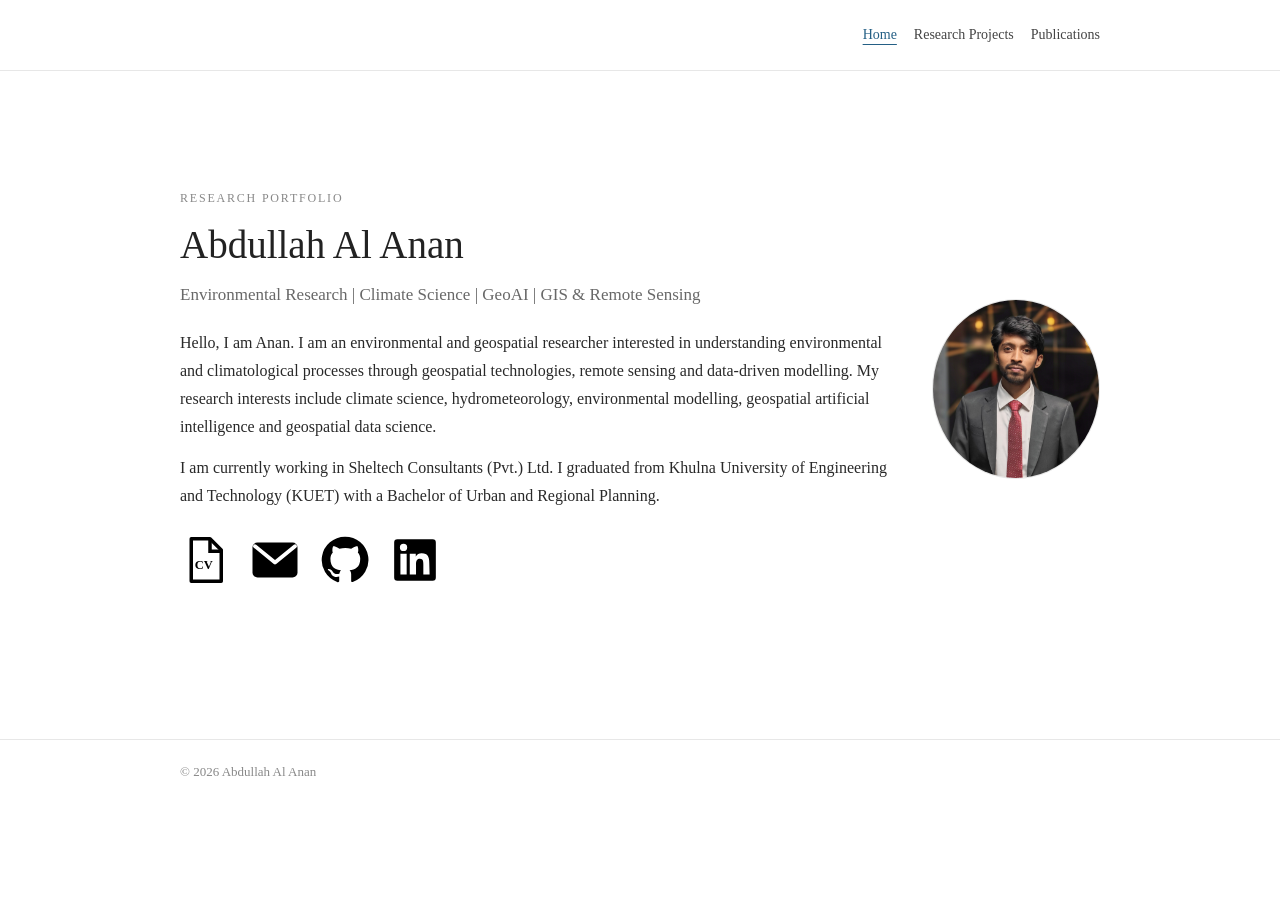
==== index.html @ 66e0760d "Update index.html" ====
<!DOCTYPE html>
<html lang="en">

<head>
    <meta charset="UTF-8">
    <meta name="viewport" content="width=device-width, initial-scale=1.0">

    <title>Abdullah Al Anan | Research Portfolio</title>

    <link rel="stylesheet" href="assets/style.css">

    <style>
        .intro {
            display: flex;
            align-items: center;
            justify-content: space-between;
            gap: 45px;
            padding: 65px 0;
        }

        .intro-text {
            flex: 1;
        }

        .intro-photo {
            width: 190px;
            height: 230px;
            object-fit: cover;
            object-position: center;
            border: 1px solid #e5e5e5;
        }

        .intro-links {
            display: flex;
            flex-wrap: wrap;
            gap: 20px;
            margin-top: 25px;
            font-size: 14px;
        }

        @media (max-width: 600px) {
            .intro {
                flex-direction: column-reverse;
                align-items: flex-start;
                padding: 40px 0;
                gap: 25px;
            }

            .intro-photo {
                width: 145px;
                height: 175px;
            }
        }
    </style>

</head>

<body>

    <!-- HEADER -->

    <header class="site-header">

        <div class="container">

            <nav class="navbar">
                
                <span class="site-name"></span>
                <div class="nav-links">

                    <a href="index.html" class="active">
                        Home
                    </a>

                    <a href="projects.html">
                        Research Projects
                    </a>

                    <a href="publications.html">
                        Publications
                    </a>

                </div>

            </nav>

        </div>

    </header>


    <!-- HOMEPAGE INTRODUCTION -->

    <main class="container">

        <section class="intro">

            <div class="intro-text">

                <p class="eyebrow">
                    RESEARCH PORTFOLIO
                </p>

                <h1>Abdullah Al Anan</h1>

                <p class="subtitle">
                    Environmental Research |
                    Climate Science |
                    GeoAI |
                    GIS &amp; Remote Sensing
                </p>

                <p>
                    Hello, I am Anan. I am an environmental and geospatial 
                    researcher interested in understanding environmental 
                    and climatological processes through geospatial
                    technologies, remote sensing and data-driven
                    modelling. My research interests include climate science,
                    hydrometeorology, environmental modelling,
                    geospatial artificial intelligence and
                    geospatial data science. 
                    

                </p>

                <p>
                    I am currently working in Sheltech Consultants 
                    (Pvt.) Ltd. I graduated from Khulna University 
                    of Engineering and Technology (KUET) with a Bachelor 
                    of Urban and Regional Planning.
                </p>


                <!-- CONTACT AND PROFESSIONAL LINKS -->

                <!-- PROFILE LINKS -->
<div class="profile-links">

    <!-- CV -->
    <a href="Professional%20CV.pdf"
       class="profile-link"
       target="_blank"
       aria-label="Curriculum Vitae"
       title="CV">
        <svg viewBox="0 0 40 40">
            <path d="M9 3h15l9 9v25H9z"
                  fill="none" stroke="currentColor"
                  stroke-width="2.8" stroke-linejoin="round"/>
            <path d="M24 3v10h9"
                  fill="none" stroke="currentColor"
                  stroke-width="2.8"/>
            <text x="19" y="27" text-anchor="middle"
                  font-size="10" font-weight="bold"
                  fill="currentColor">CV</text>
        </svg>
    </a>

    <!-- EMAIL -->
    <a href="mailto:ananavoid56@gmail.com"
       class="profile-link"
       aria-label="Email"
       title="Email">
        <svg viewBox="0 0 40 40">
            <rect x="2" y="6" width="36" height="28" rx="4"
                  fill="currentColor"/>
            <path d="M4 9l16 13L36 9"
                  fill="none" stroke="white"
                  stroke-width="3" stroke-linecap="round"
                  stroke-linejoin="round"/>
        </svg>
    </a>

    <!-- GITHUB -->
    <a href="https://github.com/dcatvoid"
       class="profile-link"
       target="_blank"
       rel="noopener noreferrer"
       aria-label="GitHub"
       title="GitHub">
        <svg viewBox="0 0 24 24">
            <path fill="currentColor"
                  d="M12 .8a11.2 11.2 0 0 0-3.54 21.82c.56.1.76-.24.76-.54v-2.1c-3.1.67-3.76-1.31-3.76-1.31-.5-1.29-1.27-1.63-1.27-1.63-1.04-.71.08-.7.08-.7 1.15.08 1.76 1.18 1.76 1.18 1.02 1.75 2.68 1.25 3.33.96.1-.75.4-1.25.73-1.54-2.48-.28-5.09-1.24-5.09-5.52 0-1.22.44-2.22 1.16-3-.12-.28-.5-1.42.11-2.96 0 0 .95-.3 3.08 1.15a10.7 10.7 0 0 1 5.61 0c2.13-1.45 3.08-1.15 3.08-1.15.61 1.54.23 2.68.11 2.96.72.78 1.16 1.78 1.16 3 0 4.29-2.62 5.23-5.11 5.51.4.35.76 1.02.76 2.06v3.05c0 .3.2.65.77.54A11.2 11.2 0 0 0 12 .8z"/>
        </svg>
    </a>

    <!-- LINKEDIN -->
    <a href="https://www.linkedin.com/in/abdullah-al-anan-158179255"
       class="profile-link"
       target="_blank"
       rel="noopener noreferrer"
       aria-label="LinkedIn"
       title="LinkedIn">
        <svg viewBox="0 0 24 24">
            <path fill="currentColor"
                  d="M20.45 2H3.55A1.55 1.55 0 0 0 2 3.55v16.9A1.55 1.55 0 0 0 3.55 22h16.9A1.55 1.55 0 0 0 22 20.45V3.55A1.55 1.55 0 0 0 20.45 2zM8 19H5V9h3zM6.5 7.7A1.75 1.75 0 1 1 6.5 4.2a1.75 1.75 0 0 1 0 3.5zM19 19h-3v-4.9c0-1.17-.02-2.67-1.63-2.67-1.63 0-1.88 1.27-1.88 2.58V19h-3V9h2.88v1.37h.04a3.16 3.16 0 0 1 2.84-1.56c3.04 0 3.6 2 3.6 4.6z"/>
        </svg>
    </a>

</div>

            </div>


            <!-- PROFILE PHOTO -->

            <img 
                src="assets/profile.jpeg"
                alt="Profile photo"
                class="profile-photo"
            >

        </section>

    </main>


    <!-- FOOTER -->

    <footer>

        <div class="container">
            © 2026 Abdullah Al Anan
        </div>

    </footer>

</body>

</html>
---- assets/style.css ----
:root{--ink:#292929;--muted:#686868;--link:#245f85;--border:#e7e7e7;--paper:#fff}
*{box-sizing:border-box;margin:0;padding:0}
html{scroll-behavior:smooth}
body{background:var(--paper);color:var(--ink);font-family:Georgia,"Times New Roman",serif;font-size:16px;line-height:1.75}
a{color:var(--link);text-decoration:none}a:hover{text-decoration:underline}
.container{width:min(920px,90%);margin:0 auto}
.site-header{border-bottom:1px solid var(--border)}
.navbar{min-height:70px;display:flex;align-items:center;justify-content:space-between;gap:22px}
.site-name{color:var(--ink);font-size:19px;font-weight:bold;white-space:nowrap}
.nav-links{display:flex;flex-wrap:wrap;gap:17px;font-size:14px}
.nav-links a{color:#444}.nav-links a.active{color:var(--link);text-decoration:underline;text-underline-offset:5px}
main{padding:52px 0 34px}
.hero{display:flex;align-items:flex-start;justify-content:space-between;gap:38px}
.hero-copy{flex:1;min-width:0}
.profile-photo{width:168px;height:210px;object-fit:cover;object-position:center;border:1px solid var(--border);flex:0 0 168px}
.eyebrow{color:#888;font-size:12px;letter-spacing:1.8px;margin-bottom:11px}
h1{color:#222;font-size:39px;line-height:1.3;font-weight:normal;margin-bottom:9px}
.subtitle{color:var(--muted);font-size:17px;margin-bottom:20px}
h2{color:#252525;font-size:24px;line-height:1.35;font-weight:normal;border-bottom:1px solid var(--border);padding-bottom:8px;margin:34px 0 17px}
h3{color:#292929;font-size:19px;font-weight:normal;margin-bottom:6px}
p{margin-bottom:13px}section{scroll-margin-top:18px}.page-section{padding-top:2px}
.inline-links{display:flex;flex-wrap:wrap;gap:20px;margin-top:19px;font-size:14px}
.item{padding:16px 0;border-bottom:1px solid var(--border)}.item:last-child{border-bottom:0}
.item p:last-child{margin-bottom:0}
.meta,.tags{color:#777;font-size:13px}.meta{margin:4px 0 8px}.tags{margin-top:7px}
.back-link{display:inline-block;margin-bottom:22px}.publication-title{font-weight:bold}.status{color:#666;font-size:14px;margin-top:5px}
.skill-row{margin-bottom:12px}.contact-links p{margin-bottom:7px}
footer{border-top:1px solid var(--border);padding:21px 0;margin-top:30px;color:#888;font-size:13px}
@media(max-width:760px){.navbar{align-items:flex-start;flex-direction:column;padding:15px 0;gap:8px}.nav-links{gap:9px 15px}.hero{gap:22px}}
@media(max-width:560px){main{padding-top:34px}h1{font-size:32px}.hero{flex-direction:column-reverse}.profile-photo{width:135px;height:165px;flex-basis:auto}.subtitle{font-size:16px}}
/* Circular profile image */

.profile-photo {
    width: 180px;
    height: 180px;
    border-radius: 50%;
    object-fit: cover;
    object-position: center;
    display: block;
    margin: 0 auto 20px;
}
/* =====================================
   HOMEPAGE PROFILE HYPERLINK ICONS
===================================== */

.profile-links {
    display: flex;
    align-items: center;
    justify-content: flex-start;
    gap: 20px;
    margin-top: 25px;
    margin-bottom: 25px;
}

.profile-link {
    display: inline-flex;
    justify-content: center;
    align-items: center;

    width: 50px;
    height: 50px;

    color: #000000;
    text-decoration: none;

    transition: transform 0.2s ease, opacity 0.2s ease;
}

.profile-link svg {
    display: block;
    width: 100%;
    height: 100%;
    fill: currentColor;
}

.profile-link:hover {
    transform: translateY(-4px);
    opacity: 0.7;
}

/* CV text icon */

.cv-icon {
    font-family: Arial, sans-serif;
    font-size: 39px;
    font-weight: 700;
    letter-spacing: -2px;
}

/* Google Scholar icon */

.scholar-icon svg {
    width: 48px;
    height: 48px;
}


/* MOBILE RESPONSIVENESS */

@media (max-width: 480px) {

    .profile-links {
        gap: 15px;
    }

    .profile-link {
        width: 40px;
        height: 40px;
    }

    .cv-icon {
        font-size: 32px;
    }

}
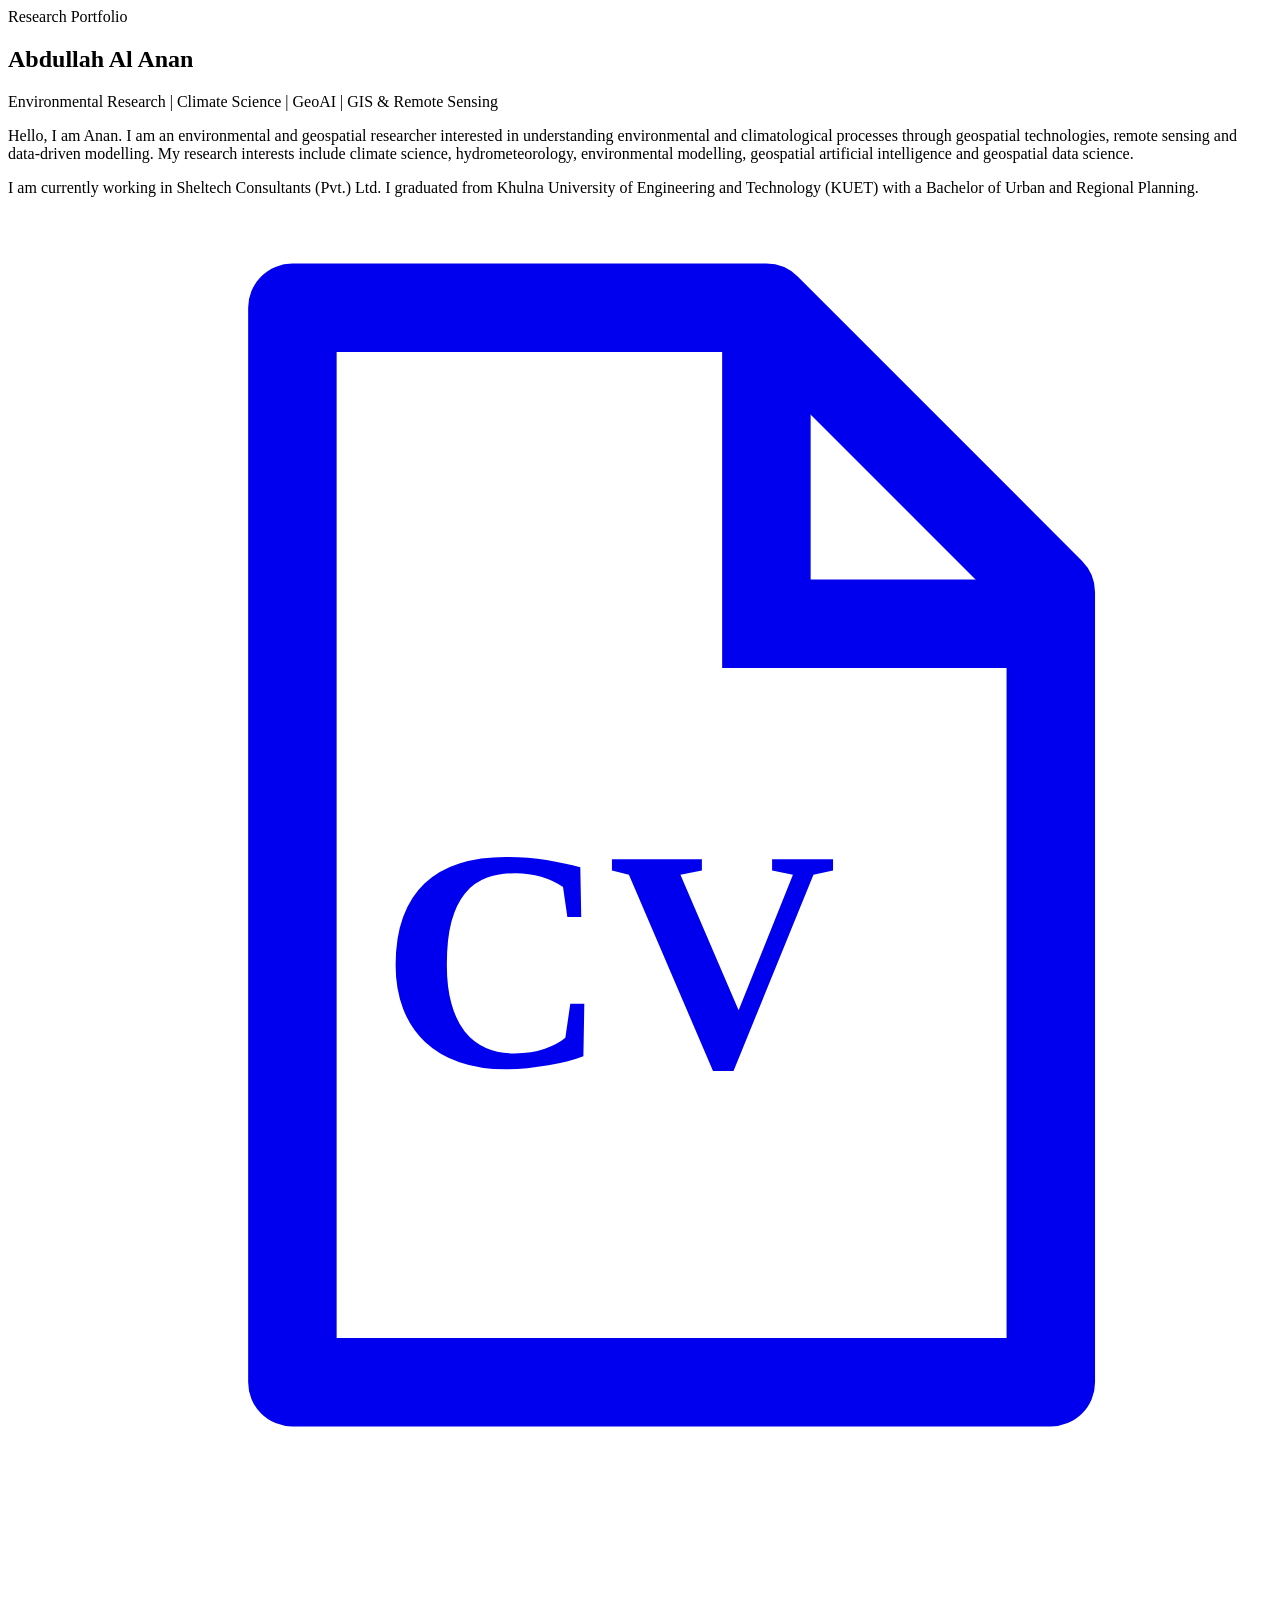
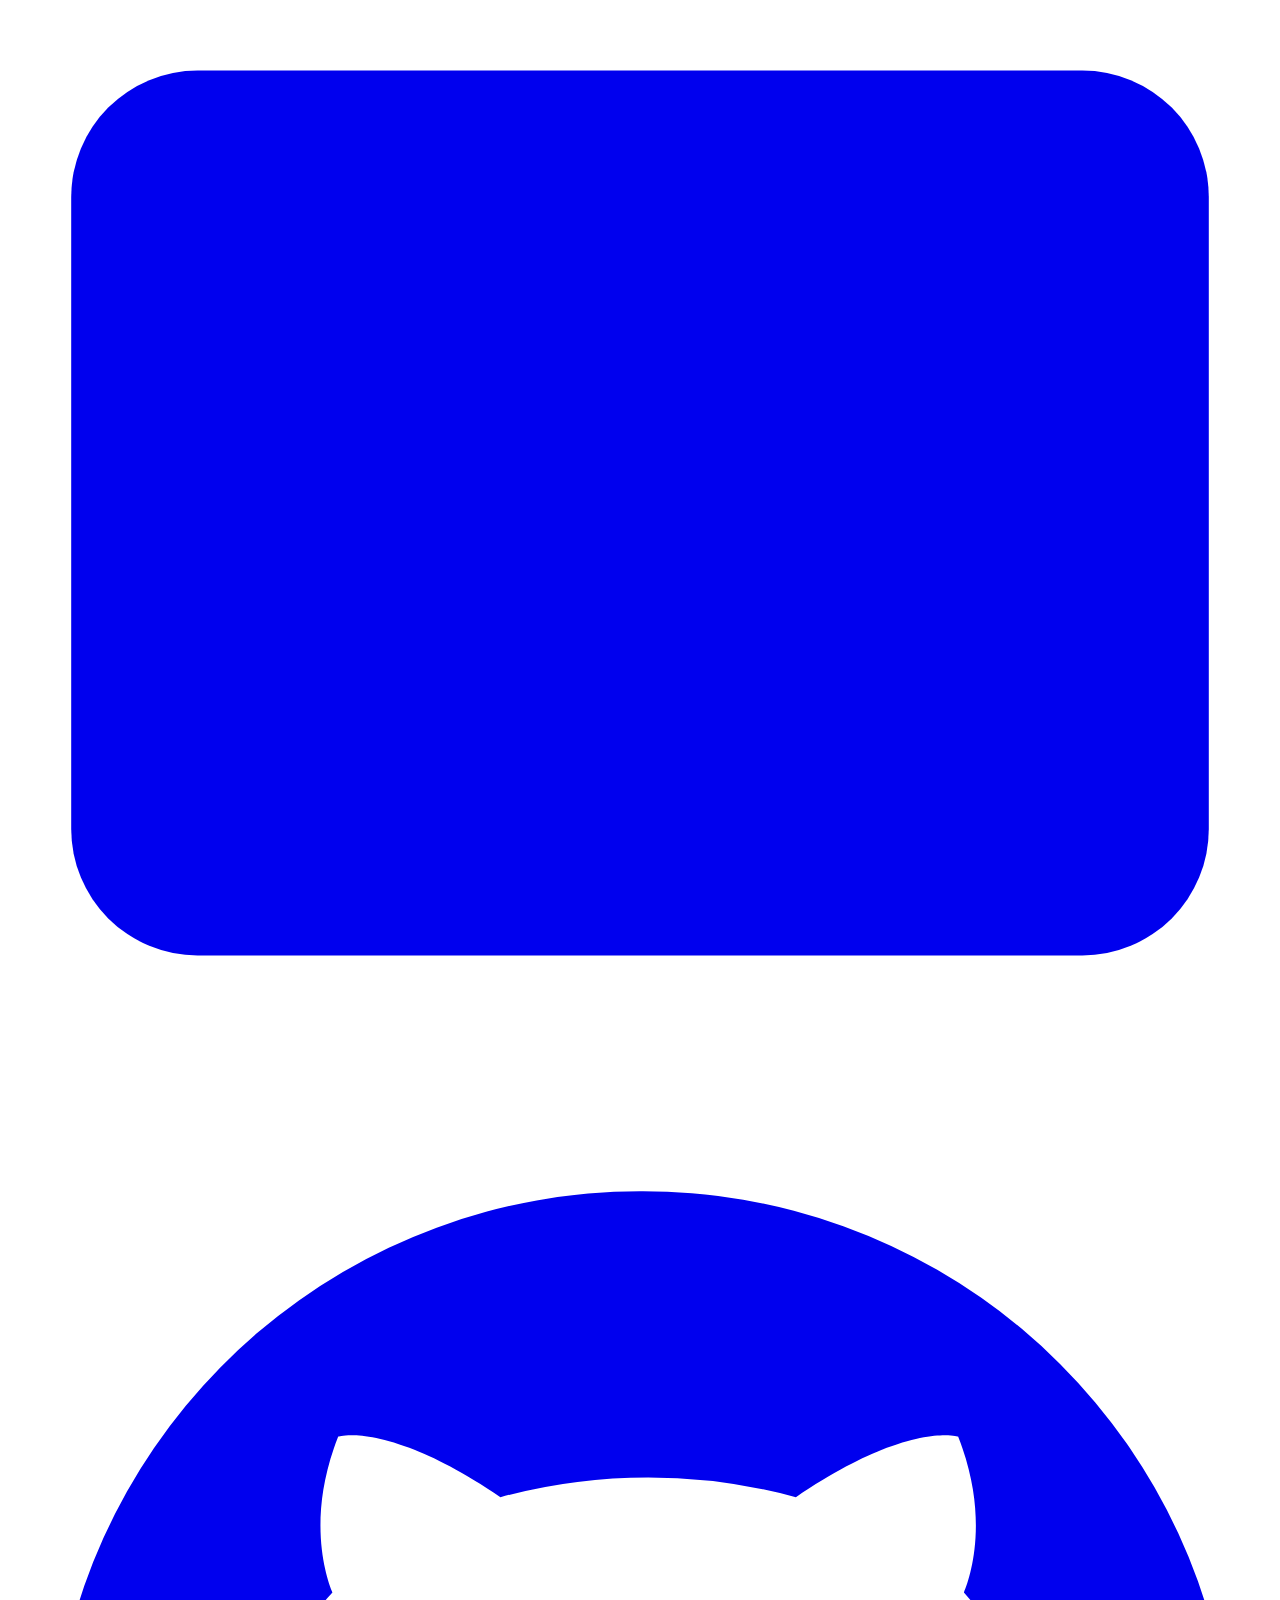
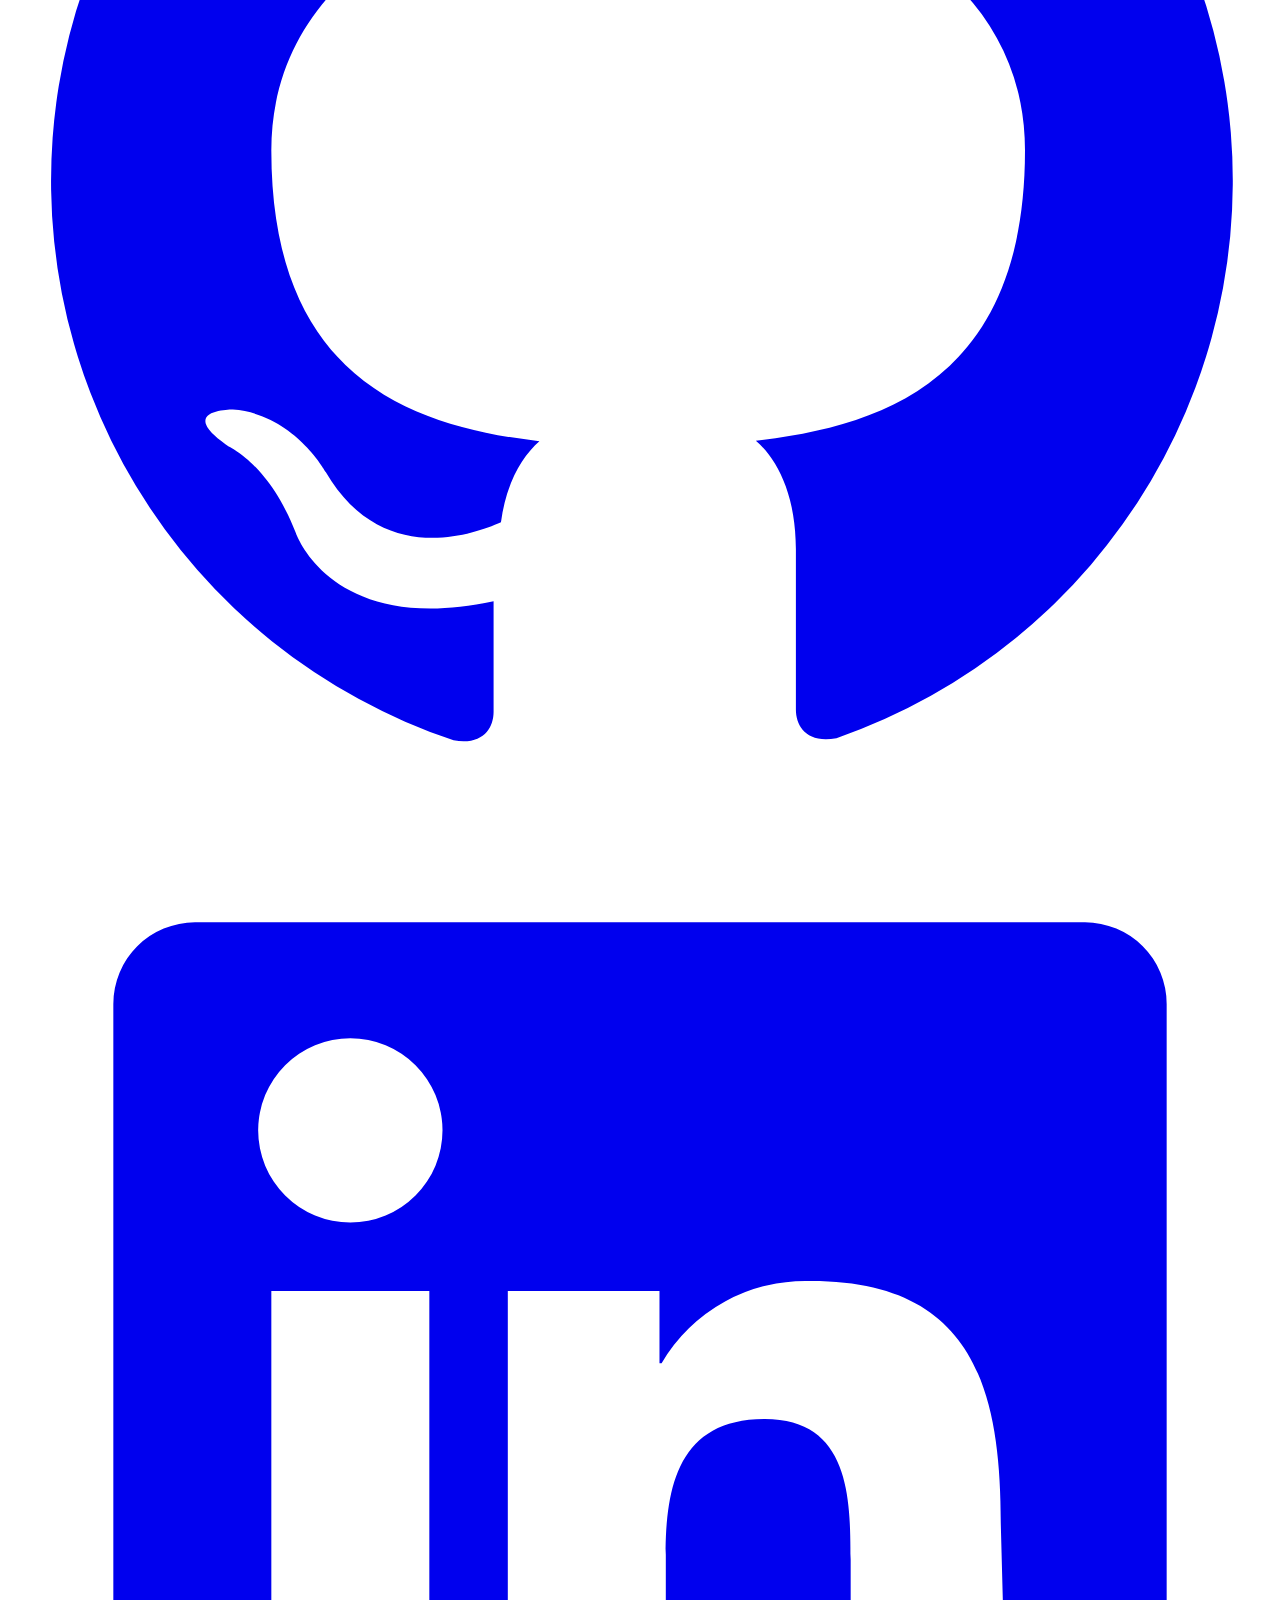
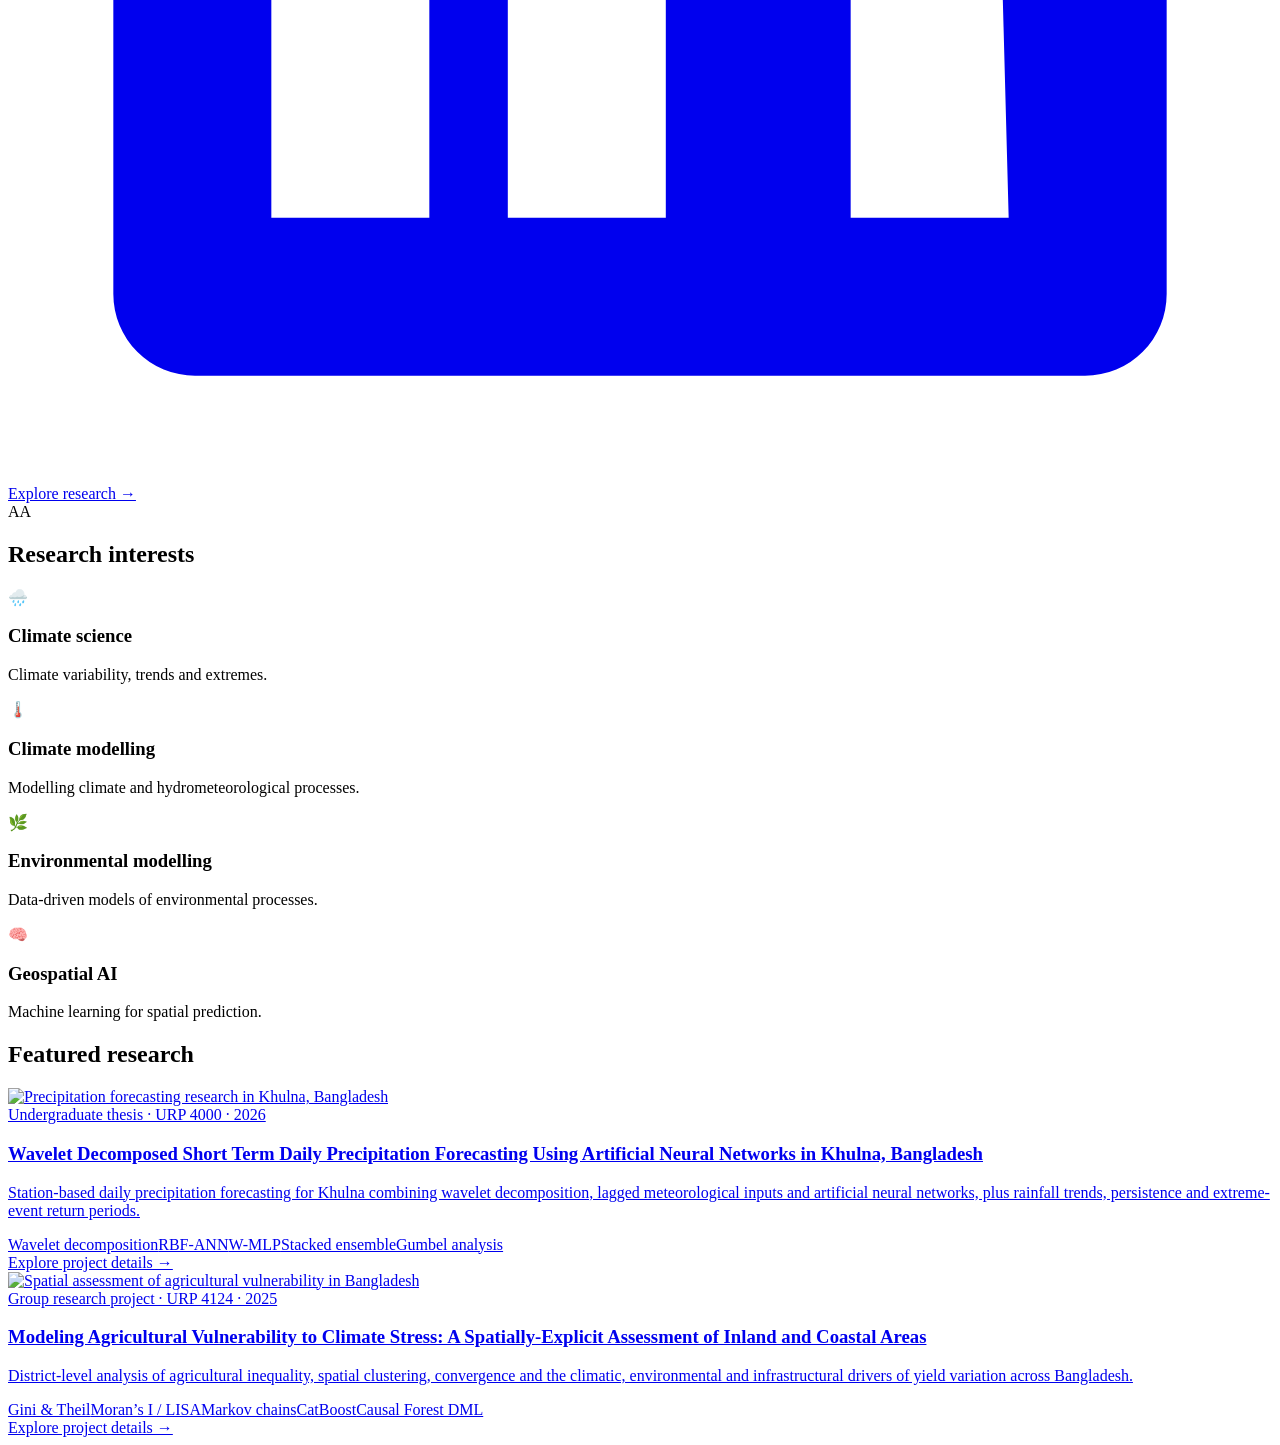
==== commit 5fadf673: "Refactor index.html with new structure Updated the HTML structure and added meta tags for descriptio" ====
--- a/index.html
+++ b/index.html
@@ -1,141 +1,24 @@
-
 <!DOCTYPE html>
 <html lang="en">
-
 <head>
-    <meta charset="UTF-8">
-    <meta name="viewport" content="width=device-width, initial-scale=1.0">
-
-    <title>Abdullah Al Anan | Research Portfolio</title>
-
-    <link rel="stylesheet" href="assets/style.css">
-
-    <style>
-        .intro {
-            display: flex;
-            align-items: center;
-            justify-content: space-between;
-            gap: 45px;
-            padding: 65px 0;
-        }
-
-        .intro-text {
-            flex: 1;
-        }
-
-        .intro-photo {
-            width: 190px;
-            height: 230px;
-            object-fit: cover;
-            object-position: center;
-            border: 1px solid #e5e5e5;
-        }
-
-        .intro-links {
-            display: flex;
-            flex-wrap: wrap;
-            gap: 20px;
-            margin-top: 25px;
-            font-size: 14px;
-        }
-
-        @media (max-width: 600px) {
-            .intro {
-                flex-direction: column-reverse;
-                align-items: flex-start;
-                padding: 40px 0;
-                gap: 25px;
-            }
-
-            .intro-photo {
-                width: 145px;
-                height: 175px;
-            }
-        }
-    </style>
-
+<meta charset="utf-8">
+<meta name="viewport" content="width=device-width, initial-scale=1, viewport-fit=cover">
+<title>Abdullah Al Anan | Research Portfolio</title>
+<meta name="description" content="Environmental and geospatial researcher: climate science, hydrometeorology, GeoAI, GIS and remote sensing.">
+<link rel="icon" href="data:image/svg+xml,<svg xmlns='http://www.w3.org/2000/svg' viewBox='0 0 100 100'><text y='.9em' font-size='90'>🌍</text></svg>">
+<script>try{var t=localStorage.getItem('theme');if(t)document.documentElement.dataset.theme=t}catch(e){}</script>
+<link rel="stylesheet" href="assets/style.css">
+<script src="assets/site.js" defer></script>
 </head>
-
-<body>
-
-    <!-- HEADER -->
-
-    <header class="site-header">
-
-        <div class="container">
-
-            <nav class="navbar">
-                
-                <span class="site-name"></span>
-                <div class="nav-links">
-
-                    <a href="index.html" class="active">
-                        Home
-                    </a>
-
-                    <a href="projects.html">
-                        Research Projects
-                    </a>
-
-                    <a href="publications.html">
-                        Publications
-                    </a>
-
-                </div>
-
-            </nav>
-
-        </div>
-
-    </header>
-
-
-    <!-- HOMEPAGE INTRODUCTION -->
-
-    <main class="container">
-
-        <section class="intro">
-
-            <div class="intro-text">
-
-                <p class="eyebrow">
-                    RESEARCH PORTFOLIO
-                </p>
-
-                <h1>Abdullah Al Anan</h1>
-
-                <p class="subtitle">
-                    Environmental Research |
-                    Climate Science |
-                    GeoAI |
-                    GIS &amp; Remote Sensing
-                </p>
-
-                <p>
-                    Hello, I am Anan. I am an environmental and geospatial 
-                    researcher interested in understanding environmental 
-                    and climatological processes through geospatial
-                    technologies, remote sensing and data-driven
-                    modelling. My research interests include climate science,
-                    hydrometeorology, environmental modelling,
-                    geospatial artificial intelligence and
-                    geospatial data science. 
-                    
-
-                </p>
-
-                <p>
-                    I am currently working in Sheltech Consultants 
-                    (Pvt.) Ltd. I graduated from Khulna University 
-                    of Engineering and Technology (KUET) with a Bachelor 
-                    of Urban and Regional Planning.
-                </p>
-
-
-                <!-- CONTACT AND PROFESSIONAL LINKS -->
-
-                <!-- PROFILE LINKS -->
-<div class="profile-links">
+<body data-page="home" data-base="">
+<main><div class="wrap page">
+<section class="hero">
+ <div><div class="eyebrow">Research Portfolio</div>
+ <h1>Abdullah <span class="grad">Al Anan</span></h1>
+ <p class="subtitle">Environmental Research | Climate Science | GeoAI | GIS &amp; Remote Sensing</p>
+ <p>Hello, I am Anan. I am an environmental and geospatial researcher interested in understanding environmental and climatological processes through geospatial technologies, remote sensing and data-driven modelling. My research interests include climate science, hydrometeorology, environmental modelling, geospatial artificial intelligence and geospatial data science.</p>
+ <p>I am currently working in Sheltech Consultants (Pvt.) Ltd. I graduated from Khulna University of Engineering and Technology (KUET) with a Bachelor of Urban and Regional Planning.</p>
+ <div class="profile-links">
 
     <!-- CV -->
     <a href="Professional%20CV.pdf"
@@ -165,7 +48,7 @@
             <rect x="2" y="6" width="36" height="28" rx="4"
                   fill="currentColor"/>
             <path d="M4 9l16 13L36 9"
-                  fill="none" stroke="white"
+                  fill="none" style="stroke:var(--bg)"
                   stroke-width="3" stroke-linecap="round"
                   stroke-linejoin="round"/>
         </svg>
@@ -199,32 +82,18 @@
 
 </div>
 
-            </div>
+ <div class="btns"><a class="btn p" href="projects.html">Explore research →</a></div></div>
+ <div class="avatar">AA<img src="assets/profile.jpeg" alt="Profile photo" onerror="this.remove()"></div></section>
+<h2 class="reveal">Research interests</h2>
+<div class="grid"><div class="card reveal"><div class="ic">🌧️</div><h3>Climate science</h3><p>Climate variability, trends and extremes.</p></div><div class="card reveal"><div class="ic">🌡️</div><h3>Climate modelling</h3><p>Modelling climate and hydrometeorological processes.</p></div><div class="card reveal"><div class="ic">🌿</div><h3>Environmental modelling</h3><p>Data-driven models of environmental processes.</p></div><div class="card reveal"><div class="ic">🧠</div><h3>Geospatial AI</h3><p>Machine learning for spatial prediction.</p></div></div>
+<h2 class="reveal">Featured research</h2>
+<a class="card proj reveal" href="projects/precipitation.html" data-cat="climate geoai"><div class="fig " data-label="Figure: timeseries_lead1_Ensemble.png"><img src="assets/timeseries_lead1_Ensemble.png" alt="Precipitation forecasting research in Khulna, Bangladesh" loading="lazy" onerror="this.parentNode.classList.add('ph')"></div>
+<div class="body"><div class="eyebrow">Undergraduate thesis · URP 4000 · 2026</div><h3>Wavelet Decomposed Short Term Daily Precipitation Forecasting Using Artificial Neural Networks in Khulna, Bangladesh</h3><p>Station-based daily precipitation forecasting for Khulna combining wavelet decomposition, lagged meteorological inputs and artificial neural networks, plus rainfall trends, persistence and extreme-event return periods.</p>
+<div><span class="tag">Wavelet decomposition</span><span class="tag">RBF-ANN</span><span class="tag">W-MLP</span><span class="tag">Stacked ensemble</span><span class="tag">Gumbel analysis</span></div><span class="more">Explore project details →</span></div></a>
+<a class="card proj reveal" href="projects/agricultural-vulnerability.html" data-cat="spatial geoai"><div class="fig " data-label="Figure: Agri.PNG"><img src="assets/Agri.PNG" alt="Spatial assessment of agricultural vulnerability in Bangladesh" loading="lazy" onerror="this.parentNode.classList.add('ph')"></div>
+<div class="body"><div class="eyebrow">Group research project · URP 4124 · 2025</div><h3>Modeling Agricultural Vulnerability to Climate Stress: A Spatially-Explicit Assessment of Inland and Coastal Areas</h3><p>District-level analysis of agricultural inequality, spatial clustering, convergence and the climatic, environmental and infrastructural drivers of yield variation across Bangladesh.</p>
+<div><span class="tag">Gini &amp; Theil</span><span class="tag">Moran’s I / LISA</span><span class="tag">Markov chains</span><span class="tag">CatBoost</span><span class="tag">Causal Forest DML</span></div><span class="more">Explore project details →</span></div></a>
 
-
-            <!-- PROFILE PHOTO -->
-
-            <img 
-                src="assets/profile.jpeg"
-                alt="Profile photo"
-                class="profile-photo"
-            >
-
-        </section>
-
-    </main>
-
-
-    <!-- FOOTER -->
-
-    <footer>
-
-        <div class="container">
-            © 2026 Abdullah Al Anan
-        </div>
-
-    </footer>
-
+</div></main>
 </body>
-
 </html>
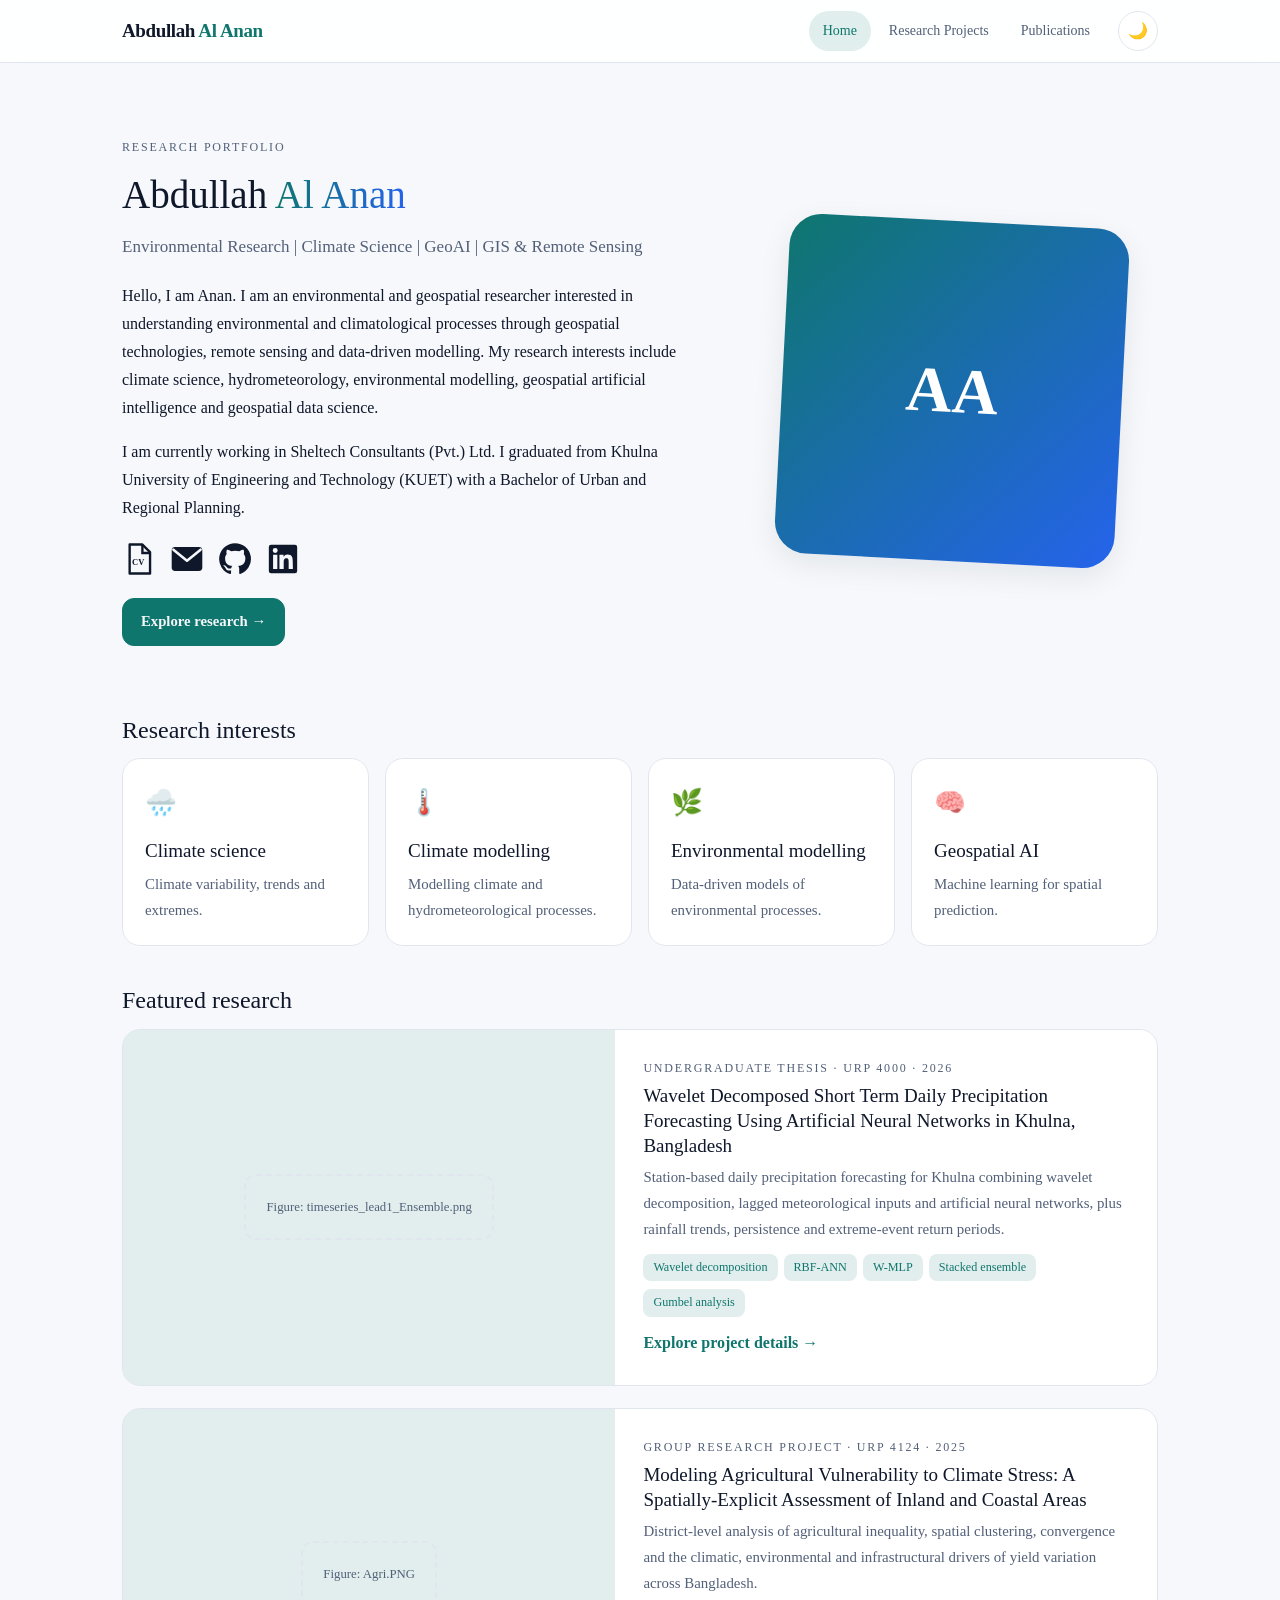
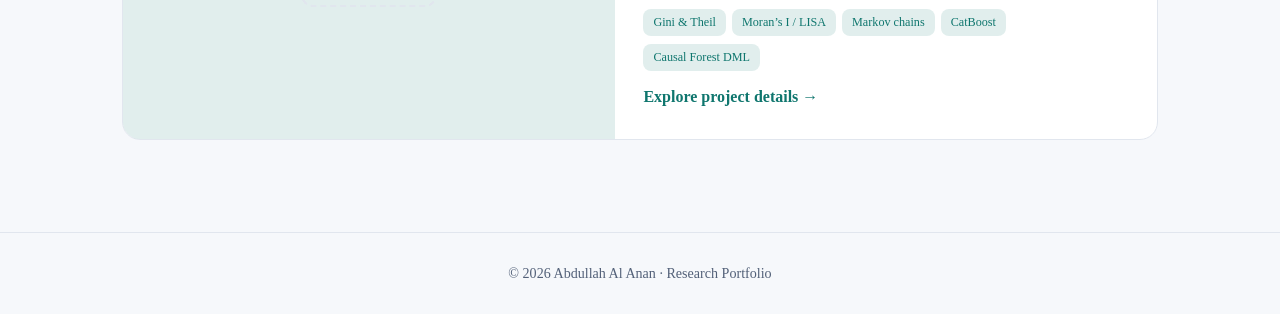
==== commit 4cfa9d1b: "Update profile image in index.html" ====
--- a/index.html
+++ b/index.html
@@ -83,7 +83,7 @@
 </div>
 
  <div class="btns"><a class="btn p" href="projects.html">Explore research →</a></div></div>
- <div class="avatar">AA<img src="assets/profile.jpeg" alt="Profile photo" onerror="this.remove()"></div></section>
+ <div class="avatar">AA<img src="IMG_20260829_214900_edit_103688207417515687.jpg.jpeg" alt="Profile photo" onerror="this.remove()"></div></section>
 <h2 class="reveal">Research interests</h2>
 <div class="grid"><div class="card reveal"><div class="ic">🌧️</div><h3>Climate science</h3><p>Climate variability, trends and extremes.</p></div><div class="card reveal"><div class="ic">🌡️</div><h3>Climate modelling</h3><p>Modelling climate and hydrometeorological processes.</p></div><div class="card reveal"><div class="ic">🌿</div><h3>Environmental modelling</h3><p>Data-driven models of environmental processes.</p></div><div class="card reveal"><div class="ic">🧠</div><h3>Geospatial AI</h3><p>Machine learning for spatial prediction.</p></div></div>
 <h2 class="reveal">Featured research</h2>
--- a/assets/style.css
+++ b/assets/style.css
@@ -0,0 +1,108 @@
+:root{--bg:#f6f8fb;--surf:#fff;--text:#0f172a;--mut:#526078;--line:#e1e6ee;--ac:#0f766e;--ac2:#2563eb;--glow:rgba(15,118,110,.12);--sh:0 10px 30px rgba(15,23,42,.08);--neg:#b91c1c;box-sizing:border-box;padding-top:env(safe-area-inset-top,0px);padding-bottom:env(safe-area-inset-bottom,0px);color-scheme:light}
+@media (prefers-color-scheme:dark){:root:not([data-theme="light"]){--bg:#0a1017;--surf:#111a25;--text:#e7eef6;--mut:#92a1b6;--line:#223042;--ac:#2dd4bf;--ac2:#60a5fa;--glow:rgba(45,212,191,.14);--sh:0 10px 30px rgba(0,0,0,.45);--neg:#f87171;color-scheme:dark}}
+:root[data-theme="dark"]{--bg:#0a1017;--surf:#111a25;--text:#e7eef6;--mut:#92a1b6;--line:#223042;--ac:#2dd4bf;--ac2:#60a5fa;--glow:rgba(45,212,191,.14);--sh:0 10px 30px rgba(0,0,0,.45);--neg:#f87171;color-scheme:dark}
+html{scroll-padding-top:calc(env(safe-area-inset-top,0px) + 70px);scroll-behavior:smooth}
+*{box-sizing:border-box}
+body{margin:0;background:var(--bg);color:var(--text);font:16px/1.75 Georgia,"Times New Roman",serif;transition:background .3s,color .3s}
+body::before{content:"";position:fixed;inset:0 0 auto;height:env(safe-area-inset-top,0px);background:var(--surf);z-index:60}
+a{color:var(--ac2);text-decoration:none}
+.wrap{max-width:1080px;margin:0 auto;padding:0 22px}
+header{position:sticky;top:env(safe-area-inset-top,0px);z-index:50;background:color-mix(in srgb,var(--surf) 88%,transparent);backdrop-filter:blur(10px);border-bottom:1px solid var(--line)}
+.bar{display:flex;align-items:center;gap:14px;height:62px;position:relative}
+.brand{font-weight:800;letter-spacing:-.02em;color:var(--text)}.brand span{color:var(--ac)}
+nav{margin-left:auto;display:flex;gap:4px;align-items:center}
+nav a{color:var(--mut);padding:8px 14px;border-radius:999px;font-weight:600;font-size:.93rem;transition:.2s}
+nav a:hover{color:var(--text);background:var(--glow)}nav a.on{color:var(--ac);background:var(--glow)}
+button{font:inherit;cursor:pointer}
+.ib{width:40px;height:40px;border-radius:50%;border:1px solid var(--line);background:var(--surf);color:var(--text);display:grid;place-items:center;transition:.2s}
+.ib:hover{border-color:var(--ac);transform:rotate(15deg)}
+#burger{display:none}
+#prog{position:absolute;left:0;bottom:-1px;height:2px;width:0;background:linear-gradient(90deg,var(--ac),var(--ac2))}
+main{min-height:70vh;padding:44px 0 70px}
+.page{animation:in .5s ease both}
+@keyframes in{from{opacity:0;transform:translateY(14px)}to{opacity:1;transform:none}}
+.reveal{opacity:0;transform:translateY(18px);transition:opacity .6s,transform .6s}.reveal.v{opacity:1;transform:none}
+.eyebrow{font-size:.78rem;font-weight:700;letter-spacing:.14em;color:var(--ac);text-transform:uppercase}
+h1{font-size:clamp(2rem,5vw,3.3rem);line-height:1.1;letter-spacing:-.03em;margin:.3em 0}
+h1.sm{font-size:clamp(1.6rem,3.6vw,2.4rem)}
+h2{font-size:1.5rem;letter-spacing:-.02em;margin:1.6em 0 .5em}
+.lead{color:var(--mut);font-size:1.12rem;max-width:720px}
+.hero{display:grid;grid-template-columns:1.4fr 1fr;gap:48px;align-items:center;padding:30px 0}
+.grad{background:linear-gradient(90deg,var(--ac),var(--ac2));-webkit-background-clip:text;background-clip:text;color:transparent}
+.typed{color:var(--ac);font-weight:700;min-height:1.7em}
+.typed::after{content:"|";animation:bl 1s steps(1) infinite;margin-left:2px}@keyframes bl{50%{opacity:0}}
+.avatar{position:relative;width:100%;aspect-ratio:1;max-width:340px;margin:auto;border-radius:32px;overflow:hidden;box-shadow:var(--sh);background:linear-gradient(135deg,var(--ac),var(--ac2));display:grid;place-items:center;color:#fff;font-size:4rem;font-weight:800;transform:rotate(3deg);transition:.4s}
+.avatar:hover{transform:rotate(0)}.avatar img{position:absolute;inset:0;width:100%;height:100%;object-fit:cover}
+.btns{display:flex;flex-wrap:wrap;gap:10px;margin-top:22px}
+.btn{display:inline-flex;align-items:center;gap:8px;padding:10px 18px;border-radius:12px;border:1px solid var(--line);background:var(--surf);color:var(--text);font-weight:600;font-size:.92rem;transition:.2s}
+.btn:hover{border-color:var(--ac);transform:translateY(-2px);box-shadow:var(--sh)}
+.btn.p{background:var(--ac);border-color:var(--ac);color:var(--bg)}
+.grid{display:grid;grid-template-columns:repeat(auto-fit,minmax(200px,1fr));gap:16px}
+.card{background:var(--surf);border:1px solid var(--line);border-radius:18px;padding:22px;transition:.25s}
+.card:hover{transform:translateY(-4px);box-shadow:var(--sh);border-color:var(--ac)}
+.card .ic{font-size:1.6rem}.card h3{margin:.4em 0 .2em;font-size:1.05rem}.card p{margin:0;color:var(--mut);font-size:.93rem}
+.chips{display:flex;flex-wrap:wrap;gap:8px;margin:20px 0}
+.chip{padding:7px 14px;border-radius:999px;border:1px solid var(--line);background:var(--surf);color:var(--mut);font-size:.85rem;font-weight:600;transition:.2s}
+.chip:hover{border-color:var(--ac)}.chip.on{background:var(--ac);border-color:var(--ac);color:var(--bg)}
+.tag{display:inline-block;padding:3px 10px;border-radius:8px;background:var(--glow);color:var(--ac);font-size:.76rem;font-weight:700;margin:0 6px 6px 0}
+.proj{display:grid;grid-template-columns:1fr 1.1fr;overflow:hidden;padding:0;margin-bottom:22px;color:inherit}
+.proj[hidden]{display:none}
+.proj .body{padding:28px}.proj h3{font-size:1.25rem;line-height:1.3;margin:.3em 0}.proj p{color:var(--mut);font-size:.93rem;margin:0 0 10px}
+.fig{position:relative;background:var(--glow);min-height:240px;display:grid;place-items:center;overflow:hidden;cursor:zoom-in}
+.proj .fig{cursor:pointer}
+.fig img{width:100%;height:100%;object-fit:cover;transition:transform .5s;display:block}
+.proj:hover .fig img{transform:scale(1.05)}
+.fig.ph img{display:none}.fig.ph::after{content:attr(data-label);color:var(--mut);font-size:.8rem;text-align:center;padding:20px;border:2px dashed var(--line);border-radius:12px;margin:20px}
+.fig.wide{border-radius:18px;border:1px solid var(--line);min-height:280px;margin:22px 0}.fig.wide img{object-fit:contain;background:#fff}
+.more{color:var(--ac);font-weight:700;display:inline-block;margin-top:6px;transition:.2s}.proj:hover .more{transform:translateX(6px)}
+.stats{display:grid;grid-template-columns:repeat(auto-fit,minmax(170px,1fr));gap:14px;margin:24px 0}
+.stat{background:var(--surf);border:1px solid var(--line);border-radius:16px;padding:18px}
+.stat b{display:block;font-size:1.5rem;letter-spacing:-.02em;color:var(--ac)}.stat span{color:var(--mut);font-size:.84rem}
+.meta{display:grid;grid-template-columns:repeat(auto-fit,minmax(190px,1fr));gap:12px;margin:22px 0}
+.meta div{border-left:3px solid var(--ac);padding:4px 12px}.meta small{display:block;color:var(--mut);font-size:.75rem;text-transform:uppercase;letter-spacing:.08em}.meta b{font-size:.95rem}
+.back{display:inline-block;margin-bottom:14px;color:var(--mut);font-weight:600}.back:hover{color:var(--ac)}
+.tabs{display:flex;gap:6px;border-bottom:1px solid var(--line);margin:30px 0 22px;overflow-x:auto}
+.tab{background:none;border:0;padding:12px 16px;color:var(--mut);font-weight:700;border-bottom:3px solid transparent;white-space:nowrap}
+.tab.on{color:var(--ac);border-color:var(--ac)}
+.panel{display:none;animation:in .4s both}.panel.on{display:block}.panel li{margin:.5em 0}
+.rb{margin:16px 0}.rb .l{display:flex;justify-content:space-between;font-size:.88rem;font-weight:600;margin-bottom:6px}.rb .l span{color:var(--ac)}
+.trk{height:12px;border-radius:99px;background:var(--glow);position:relative;overflow:hidden}
+.fill{position:absolute;top:0;bottom:0;border-radius:99px;background:linear-gradient(90deg,var(--ac),var(--ac2));transform-origin:left;transform:scaleX(0);transition:transform 1s cubic-bezier(.2,.8,.2,1)}
+.panel.on .fill{transform:scaleX(1)}
+.dv{position:relative}.dv::before{content:"";position:absolute;left:50%;top:0;bottom:0;width:1px;background:var(--mut);z-index:1}
+.dv .fill.n{background:var(--neg);transform-origin:right}
+.note{font-size:.84rem;color:var(--mut);border-left:3px solid var(--line);padding-left:12px;margin-top:30px}
+.pub{display:grid;gap:18px}
+.pn{display:flex;justify-content:space-between;gap:12px;margin-top:40px;flex-wrap:wrap}
+footer{border-top:1px solid var(--line);padding:28px 0;color:var(--mut);font-size:.88rem;text-align:center}
+#lb{position:fixed;inset:0;background:rgba(0,0,0,.85);display:none;place-items:center;z-index:100;padding:24px;cursor:zoom-out}
+#lb.on{display:grid}#lb img{max-width:100%;max-height:90vh;border-radius:12px;background:#fff}
+@media(max-width:760px){.hero,.proj{grid-template-columns:1fr}.avatar{max-width:220px;order:-1}#burger{display:grid;margin-left:auto}
+nav{display:none;position:absolute;top:62px;left:-22px;right:-22px;background:var(--surf);flex-direction:column;align-items:stretch;padding:10px 22px 16px;border-bottom:1px solid var(--line);margin:0}
+nav.open{display:flex}}
+@media(prefers-reduced-motion:reduce){*{animation:none!important;transition:none!important}.reveal{opacity:1;transform:none}}
+.icons{display:flex;gap:12px;margin-top:24px}
+.ico{width:46px;height:46px;border-radius:50%;border:1px solid var(--line);background:var(--surf);color:var(--text);display:grid;place-items:center;transition:.25s}
+.ico svg{width:21px;height:21px;fill:currentColor}
+.ico:hover{color:var(--bg);background:var(--ac);border-color:var(--ac);transform:translateY(-3px);box-shadow:var(--sh)}
+
+/* ---- original typography (Georgia serif) ---- */
+button,input{font-family:inherit}
+.brand{font-size:19px;font-weight:bold}
+nav a{font-size:14px;font-weight:normal}
+.eyebrow{font-size:12px;letter-spacing:1.8px;font-weight:normal;color:var(--mut)}
+h1{font-size:39px;line-height:1.3;font-weight:normal;letter-spacing:0}
+h1.sm{font-size:clamp(26px,3.6vw,34px)}
+h2{font-size:24px;line-height:1.35;font-weight:normal;letter-spacing:0}
+h3,.card h3,.proj h3{font-weight:normal;letter-spacing:0;font-size:19px}
+.subtitle{color:var(--mut);font-size:17px;margin:0 0 20px}
+.lead{font-size:17px}
+.btn,.chip,.tab,.tag{font-weight:normal}.btn.p,.tab.on,.chip.on{font-weight:bold}
+.stat b{font-weight:normal}
+/* original contact icons */
+.profile-links{display:flex;align-items:center;justify-content:flex-start;gap:14px;margin:20px 0}
+.profile-link{display:inline-flex;align-items:center;justify-content:center;width:34px;height:34px;color:var(--text);text-decoration:none;transition:opacity .2s ease,transform .2s ease}
+.profile-link svg{display:block;width:100%;height:100%}
+.profile-link:hover{opacity:.65;transform:translateY(-2px)}
+@media(max-width:480px){.profile-links{gap:12px}.profile-link{width:30px;height:30px}}
+@media(max-width:560px){h1{font-size:32px}.subtitle{font-size:16px}}
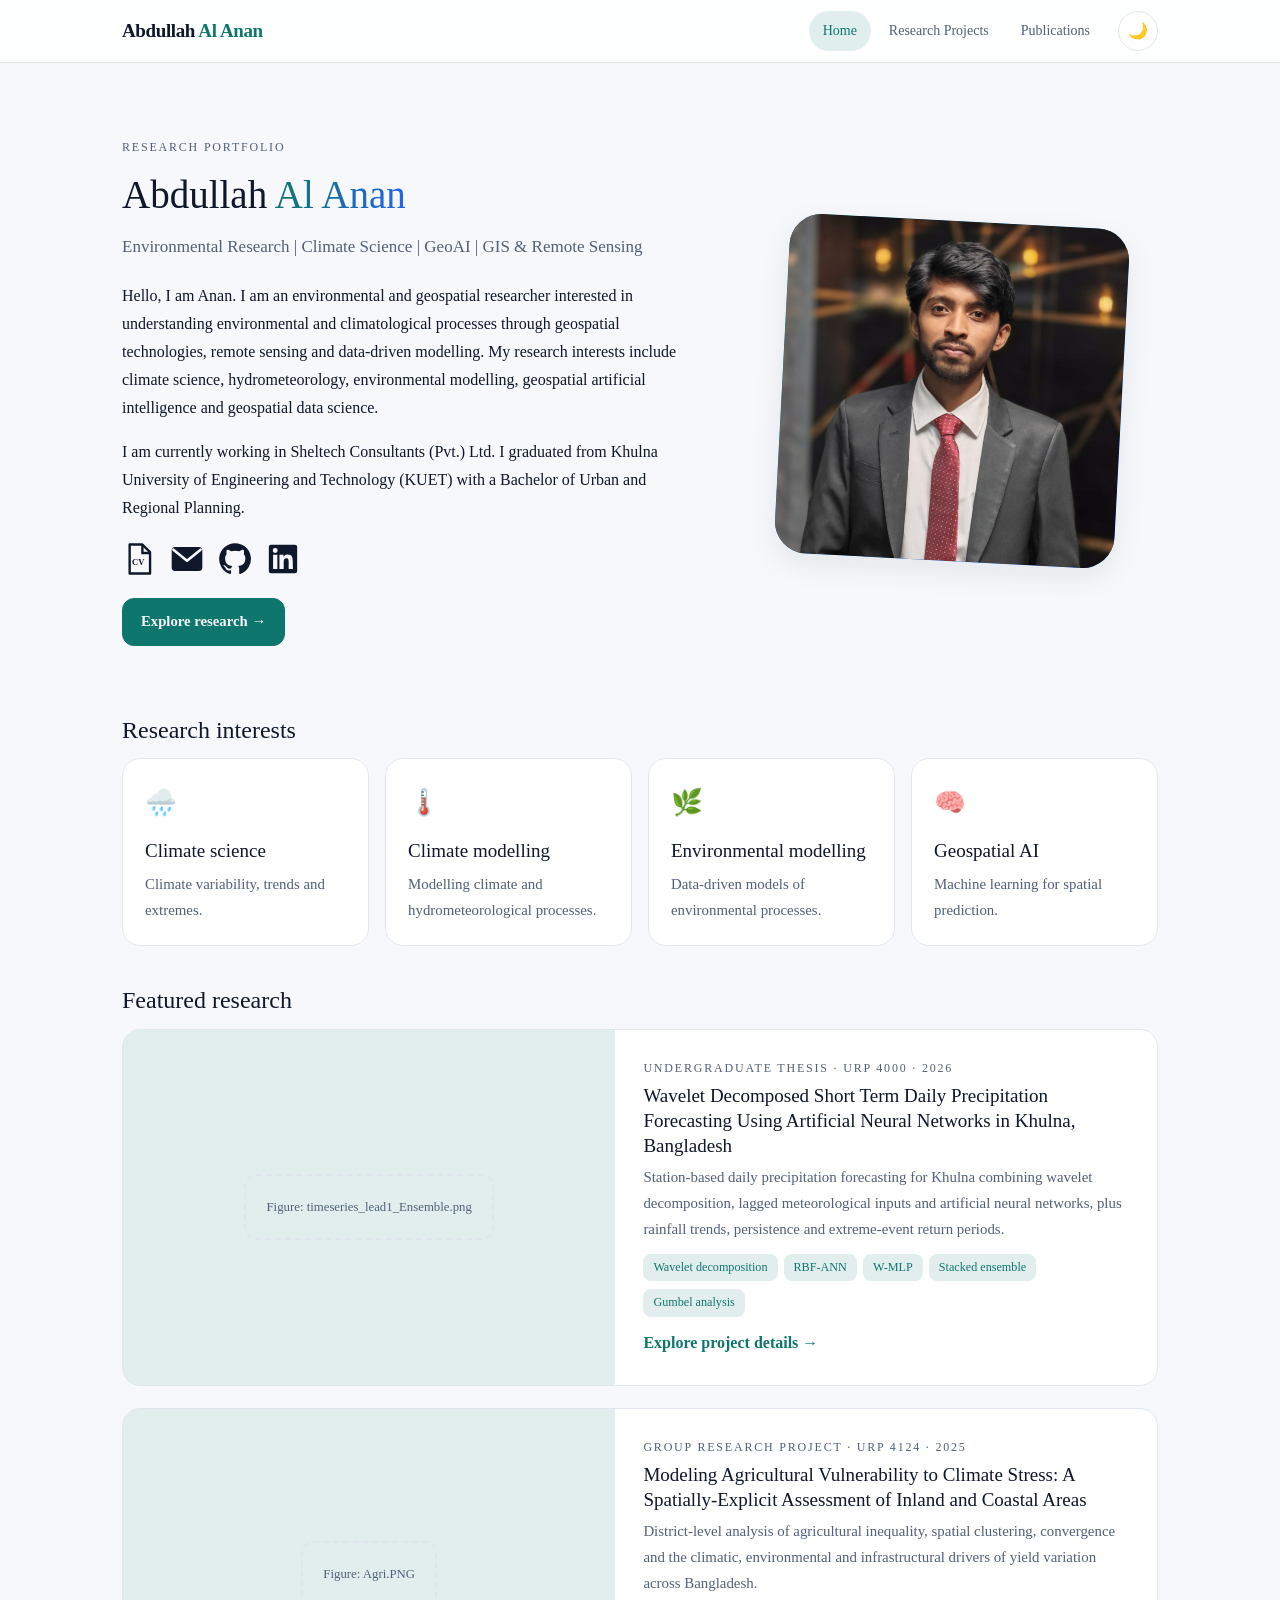
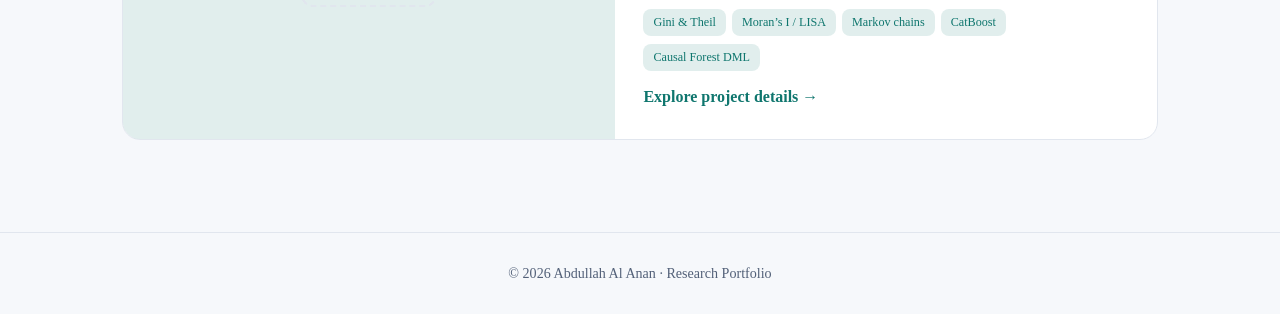
==== commit 62e2cc6c: "Update index.html" ====
--- a/index.html
+++ b/index.html
@@ -83,7 +83,7 @@
 </div>
 
  <div class="btns"><a class="btn p" href="projects.html">Explore research →</a></div></div>
- <div class="avatar">AA<img src="IMG_20260829_214900_edit_103688207417515687.jpg.jpeg" alt="Profile photo" onerror="this.remove()"></div></section>
+ <div class="avatar">AA<img src="assets/IMG_20260829_214900_edit_103688207417515687.jpg.jpeg" alt="Profile photo" onerror="this.remove()"></div></section>
 <h2 class="reveal">Research interests</h2>
 <div class="grid"><div class="card reveal"><div class="ic">🌧️</div><h3>Climate science</h3><p>Climate variability, trends and extremes.</p></div><div class="card reveal"><div class="ic">🌡️</div><h3>Climate modelling</h3><p>Modelling climate and hydrometeorological processes.</p></div><div class="card reveal"><div class="ic">🌿</div><h3>Environmental modelling</h3><p>Data-driven models of environmental processes.</p></div><div class="card reveal"><div class="ic">🧠</div><h3>Geospatial AI</h3><p>Machine learning for spatial prediction.</p></div></div>
 <h2 class="reveal">Featured research</h2>
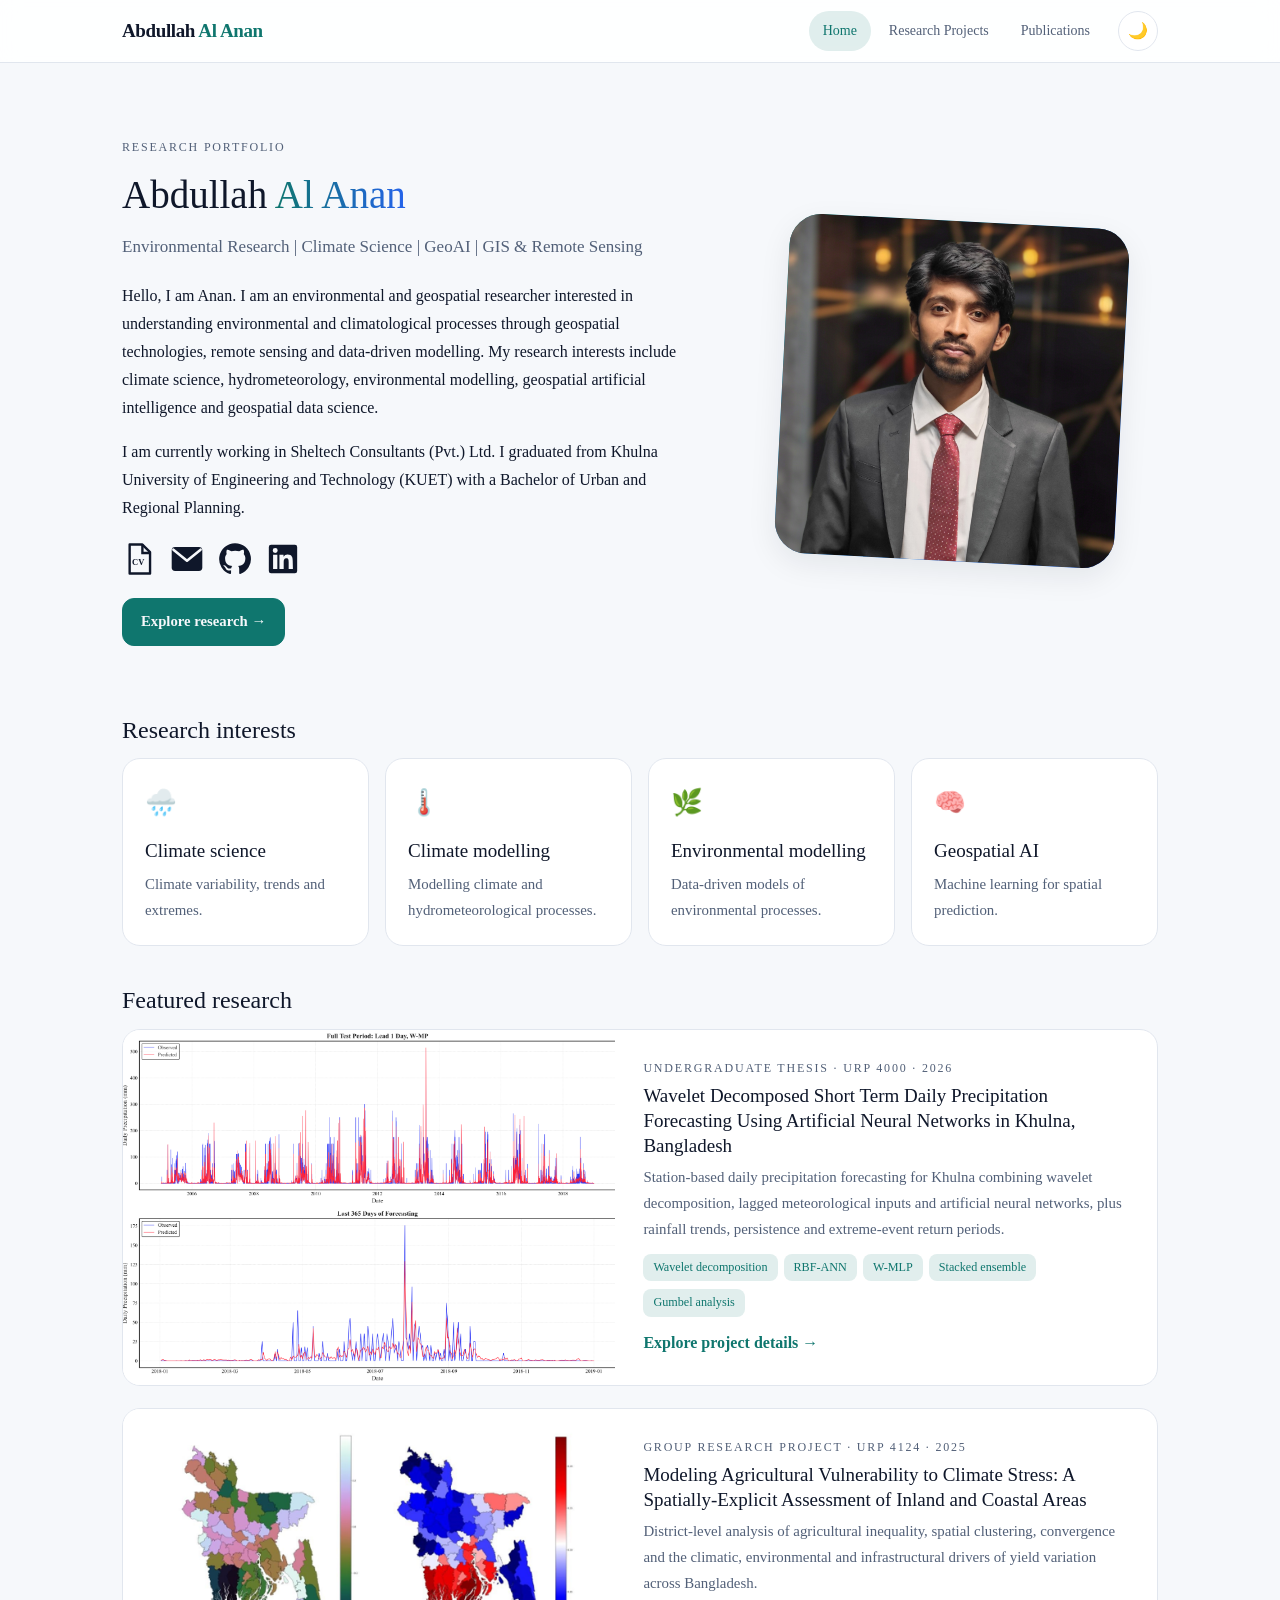
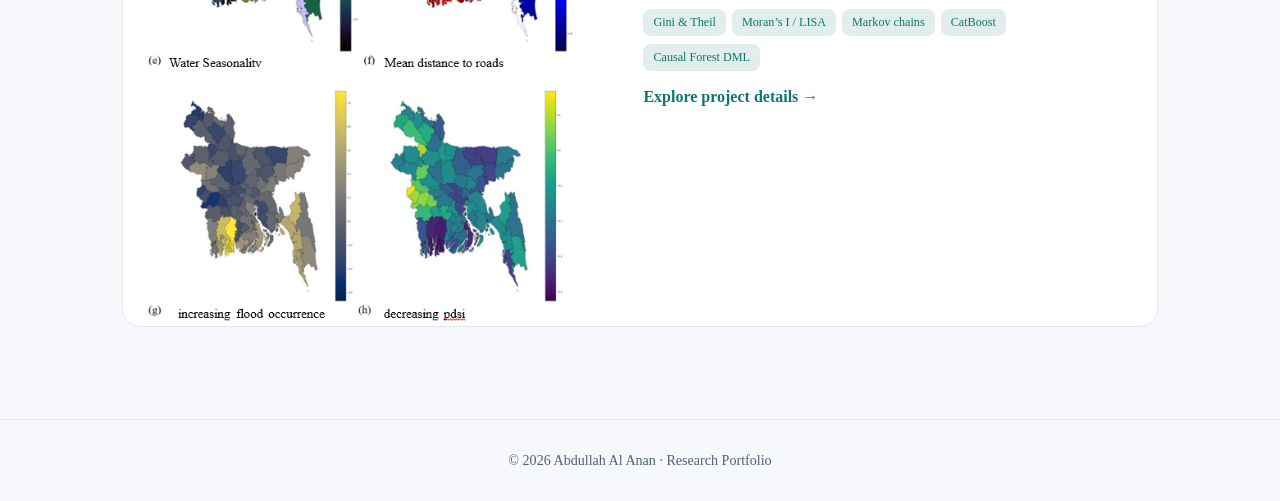
==== commit 65767d20: "Update index.html" ====
--- a/index.html
+++ b/index.html
@@ -87,7 +87,7 @@
 <h2 class="reveal">Research interests</h2>
 <div class="grid"><div class="card reveal"><div class="ic">🌧️</div><h3>Climate science</h3><p>Climate variability, trends and extremes.</p></div><div class="card reveal"><div class="ic">🌡️</div><h3>Climate modelling</h3><p>Modelling climate and hydrometeorological processes.</p></div><div class="card reveal"><div class="ic">🌿</div><h3>Environmental modelling</h3><p>Data-driven models of environmental processes.</p></div><div class="card reveal"><div class="ic">🧠</div><h3>Geospatial AI</h3><p>Machine learning for spatial prediction.</p></div></div>
 <h2 class="reveal">Featured research</h2>
-<a class="card proj reveal" href="projects/precipitation.html" data-cat="climate geoai"><div class="fig " data-label="Figure: timeseries_lead1_Ensemble.png"><img src="assets/timeseries_lead1_Ensemble.png" alt="Precipitation forecasting research in Khulna, Bangladesh" loading="lazy" onerror="this.parentNode.classList.add('ph')"></div>
+<a class="card proj reveal" href="projects/precipitation.html" data-cat="climate geoai"><div class="fig " data-label="Figure: timeseries_lead1_Ensemble.png"><img src="assets/timeseries_lead1_W-MP.png" alt="Precipitation forecasting research in Khulna, Bangladesh" loading="lazy" onerror="this.parentNode.classList.add('ph')"></div>
 <div class="body"><div class="eyebrow">Undergraduate thesis · URP 4000 · 2026</div><h3>Wavelet Decomposed Short Term Daily Precipitation Forecasting Using Artificial Neural Networks in Khulna, Bangladesh</h3><p>Station-based daily precipitation forecasting for Khulna combining wavelet decomposition, lagged meteorological inputs and artificial neural networks, plus rainfall trends, persistence and extreme-event return periods.</p>
 <div><span class="tag">Wavelet decomposition</span><span class="tag">RBF-ANN</span><span class="tag">W-MLP</span><span class="tag">Stacked ensemble</span><span class="tag">Gumbel analysis</span></div><span class="more">Explore project details →</span></div></a>
 <a class="card proj reveal" href="projects/agricultural-vulnerability.html" data-cat="spatial geoai"><div class="fig " data-label="Figure: Agri.PNG"><img src="assets/Agri.PNG" alt="Spatial assessment of agricultural vulnerability in Bangladesh" loading="lazy" onerror="this.parentNode.classList.add('ph')"></div>
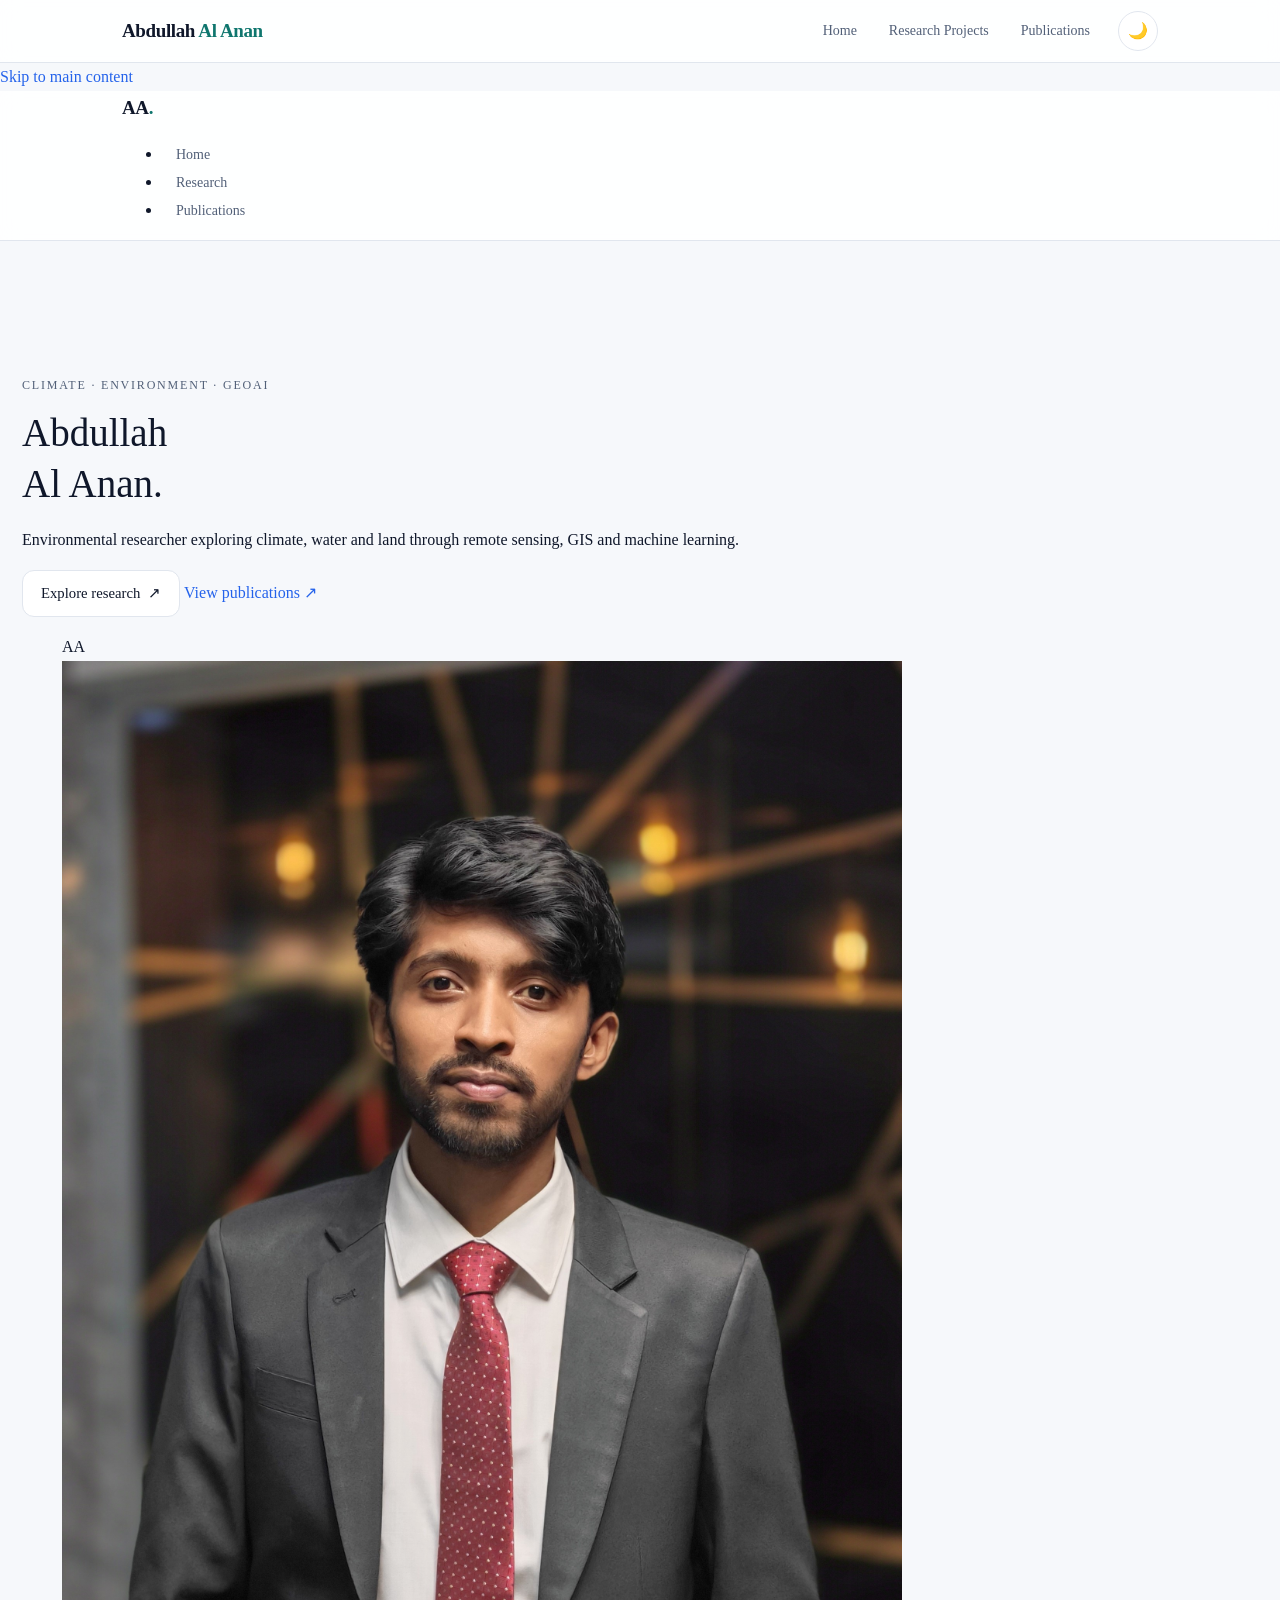
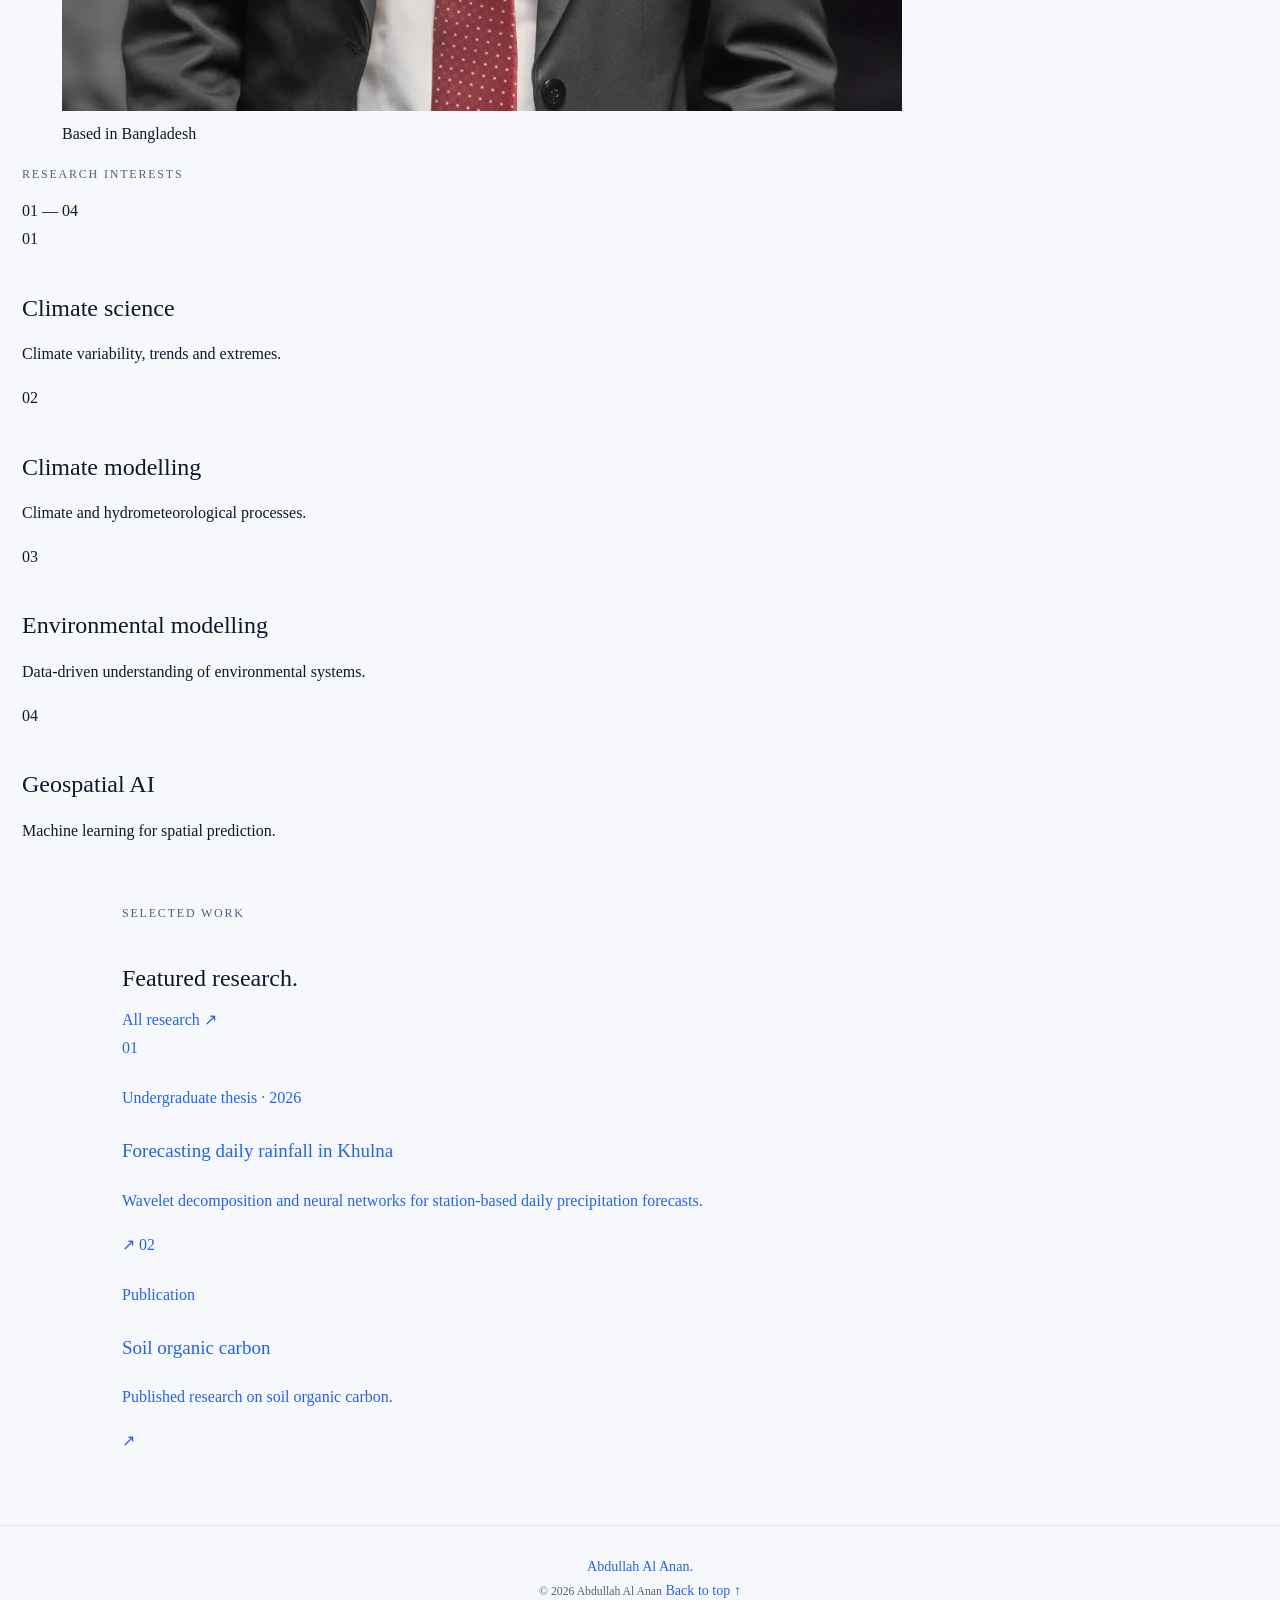
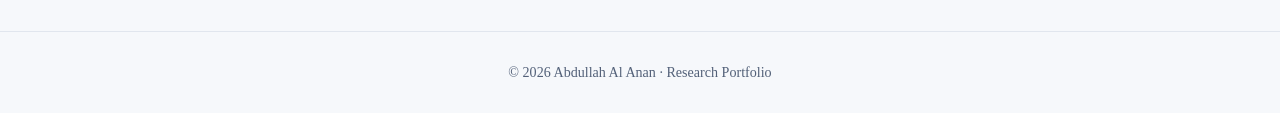
==== commit 7242c1e2: "Update index.html with new metadata and structure" ====
--- a/index.html
+++ b/index.html
@@ -1,99 +1,134 @@
 <!DOCTYPE html>
 <html lang="en">
 <head>
-<meta charset="utf-8">
-<meta name="viewport" content="width=device-width, initial-scale=1, viewport-fit=cover">
-<title>Abdullah Al Anan | Research Portfolio</title>
-<meta name="description" content="Environmental and geospatial researcher: climate science, hydrometeorology, GeoAI, GIS and remote sensing.">
-<link rel="icon" href="data:image/svg+xml,<svg xmlns='http://www.w3.org/2000/svg' viewBox='0 0 100 100'><text y='.9em' font-size='90'>🌍</text></svg>">
-<script>try{var t=localStorage.getItem('theme');if(t)document.documentElement.dataset.theme=t}catch(e){}</script>
-<link rel="stylesheet" href="assets/style.css">
-<script src="assets/site.js" defer></script>
+  <meta charset="utf-8">
+  <meta name="viewport" content="width=device-width, initial-scale=1, viewport-fit=cover">
+  <meta name="theme-color" content="#f4f4ee">
+  <meta name="description" content="Abdullah Al Anan is an environmental and geospatial researcher working across climate science, hydrometeorology, GeoAI, GIS and remote sensing.">
+  <title>Abdullah Al Anan | Climate &amp; Geospatial Research</title>
+
+  <!-- Byotōne-inspired typography: General Sans + Space Mono -->
+  <link rel="preconnect" href="https://api.fontshare.com">
+  <link rel="preconnect" href="https://fonts.googleapis.com">
+  <link rel="preconnect" href="https://fonts.gstatic.com" crossorigin>
+  <link href="https://api.fontshare.com/v2/css?f[]=general-sans@400,500,600,700&display=swap" rel="stylesheet">
+  <link href="https://fonts.googleapis.com/css2?family=Space+Mono:wght@400;700&display=swap" rel="stylesheet">
+  <link rel="stylesheet" href="assets/style.css">
 </head>
-<body data-page="home" data-base="">
-<main><div class="wrap page">
-<section class="hero">
- <div><div class="eyebrow">Research Portfolio</div>
- <h1>Abdullah <span class="grad">Al Anan</span></h1>
- <p class="subtitle">Environmental Research | Climate Science | GeoAI | GIS &amp; Remote Sensing</p>
- <p>Hello, I am Anan. I am an environmental and geospatial researcher interested in understanding environmental and climatological processes through geospatial technologies, remote sensing and data-driven modelling. My research interests include climate science, hydrometeorology, environmental modelling, geospatial artificial intelligence and geospatial data science.</p>
- <p>I am currently working in Sheltech Consultants (Pvt.) Ltd. I graduated from Khulna University of Engineering and Technology (KUET) with a Bachelor of Urban and Regional Planning.</p>
- <div class="profile-links">
+<body>
+  <a class="skip" href="#main">Skip to main content</a>
 
-    <!-- CV -->
-    <a href="Professional%20CV.pdf"
-       class="profile-link"
-       target="_blank"
-       aria-label="Curriculum Vitae"
-       title="CV">
-        <svg viewBox="0 0 40 40">
-            <path d="M9 3h15l9 9v25H9z"
-                  fill="none" stroke="currentColor"
-                  stroke-width="2.8" stroke-linejoin="round"/>
-            <path d="M24 3v10h9"
-                  fill="none" stroke="currentColor"
-                  stroke-width="2.8"/>
-            <text x="19" y="27" text-anchor="middle"
-                  font-size="10" font-weight="bold"
-                  fill="currentColor">CV</text>
-        </svg>
-    </a>
+  <header class="site-header">
+    <div class="wrap nav-wrap">
+      <a class="brand" href="index.html" aria-label="Abdullah Al Anan home">AA<span class="brand-dot">.</span></a>
+      <nav aria-label="Main navigation">
+        <ul>
+          <li><a href="index.html" aria-current="page">Home</a></li>
+          <li><a href="projects.html">Research</a></li>
+          <li><a href="publications.html">Publications</a></li>
+        </ul>
+      </nav>
+    </div>
+  </header>
 
-    <!-- EMAIL -->
-    <a href="mailto:ananavoid56@gmail.com"
-       class="profile-link"
-       aria-label="Email"
-       title="Email">
-        <svg viewBox="0 0 40 40">
-            <rect x="2" y="6" width="36" height="28" rx="4"
-                  fill="currentColor"/>
-            <path d="M4 9l16 13L36 9"
-                  fill="none" style="stroke:var(--bg)"
-                  stroke-width="3" stroke-linecap="round"
-                  stroke-linejoin="round"/>
-        </svg>
-    </a>
+  <main id="main">
+    <section class="hero">
+      <div class="hero-orbit orbit-one" aria-hidden="true"></div>
+      <div class="hero-orbit orbit-two" aria-hidden="true"></div>
+      <div class="wrap hero-wrap">
+        <div class="hero-grid">
+          <div class="hero-text">
+            <p class="eyebrow"><span class="eyebrow-line"></span> Climate · Environment · GeoAI</p>
+            <h1>Abdullah<br>Al Anan<span class="title-period">.</span></h1>
+            <p class="lede">Environmental researcher exploring climate, water and land through remote sensing, GIS and machine learning.</p>
+            <div class="actions">
+              <a class="btn btn-primary" href="projects.html">Explore research <span aria-hidden="true">↗</span></a>
+              <a class="text-link" href="publications.html">View publications <span aria-hidden="true">↗</span></a>
+              <div class="contact-icons" data-icons aria-label="Contact and social links"></div>
+            </div>
+          </div>
 
-    <!-- GITHUB -->
-    <a href="https://github.com/dcatvoid"
-       class="profile-link"
-       target="_blank"
-       rel="noopener noreferrer"
-       aria-label="GitHub"
-       title="GitHub">
-        <svg viewBox="0 0 24 24">
-            <path fill="currentColor"
-                  d="M12 .8a11.2 11.2 0 0 0-3.54 21.82c.56.1.76-.24.76-.54v-2.1c-3.1.67-3.76-1.31-3.76-1.31-.5-1.29-1.27-1.63-1.27-1.63-1.04-.71.08-.7.08-.7 1.15.08 1.76 1.18 1.76 1.18 1.02 1.75 2.68 1.25 3.33.96.1-.75.4-1.25.73-1.54-2.48-.28-5.09-1.24-5.09-5.52 0-1.22.44-2.22 1.16-3-.12-.28-.5-1.42.11-2.96 0 0 .95-.3 3.08 1.15a10.7 10.7 0 0 1 5.61 0c2.13-1.45 3.08-1.15 3.08-1.15.61 1.54.23 2.68.11 2.96.72.78 1.16 1.78 1.16 3 0 4.29-2.62 5.23-5.11 5.51.4.35.76 1.02.76 2.06v3.05c0 .3.2.65.77.54A11.2 11.2 0 0 0 12 .8z"/>
-        </svg>
-    </a>
+          <figure class="portrait" aria-label="Portrait of Abdullah Al Anan">
+            <div class="portrait-inner">
+              <span class="portrait-fallback" aria-hidden="true">AA</span>
+              <img src="assets/IMG_20260829_214900_edit_103688207417515687.jpg.jpeg" alt="Portrait of Abdullah Al Anan" width="840" height="1050" onerror="this.style.display='none'">
+            </div>
+            <figcaption><span class="status-dot"></span> Based in Bangladesh</figcaption>
+          </figure>
+        </div>
 
-    <!-- LINKEDIN -->
-    <a href="https://www.linkedin.com/in/abdullah-al-anan-158179255"
-       class="profile-link"
-       target="_blank"
-       rel="noopener noreferrer"
-       aria-label="LinkedIn"
-       title="LinkedIn">
-        <svg viewBox="0 0 24 24">
-            <path fill="currentColor"
-                  d="M20.45 2H3.55A1.55 1.55 0 0 0 2 3.55v16.9A1.55 1.55 0 0 0 3.55 22h16.9A1.55 1.55 0 0 0 22 20.45V3.55A1.55 1.55 0 0 0 20.45 2zM8 19H5V9h3zM6.5 7.7A1.75 1.75 0 1 1 6.5 4.2a1.75 1.75 0 0 1 0 3.5zM19 19h-3v-4.9c0-1.17-.02-2.67-1.63-2.67-1.63 0-1.88 1.27-1.88 2.58V19h-3V9h2.88v1.37h.04a3.16 3.16 0 0 1 2.84-1.56c3.04 0 3.6 2 3.6 4.6z"/>
-        </svg>
-    </a>
+        <section class="interest-strip" aria-labelledby="interests-title">
+          <div class="interest-heading">
+            <p class="eyebrow" id="interests-title">Research interests</p>
+            <span class="interest-index">01 — 04</span>
+          </div>
+          <div class="interest-grid">
+            <article class="interest-item">
+              <span class="interest-number">01</span>
+              <h2>Climate science</h2>
+              <p>Climate variability, trends and extremes.</p>
+            </article>
+            <article class="interest-item">
+              <span class="interest-number">02</span>
+              <h2>Climate modelling</h2>
+              <p>Climate and hydrometeorological processes.</p>
+            </article>
+            <article class="interest-item">
+              <span class="interest-number">03</span>
+              <h2>Environmental modelling</h2>
+              <p>Data-driven understanding of environmental systems.</p>
+            </article>
+            <article class="interest-item">
+              <span class="interest-number">04</span>
+              <h2>Geospatial AI</h2>
+              <p>Machine learning for spatial prediction.</p>
+            </article>
+          </div>
+        </section>
+      </div>
+    </section>
 
-</div>
+    <section class="featured block" aria-labelledby="featured-title">
+      <div class="wrap">
+        <div class="section-heading">
+          <div>
+            <p class="eyebrow">Selected work</p>
+            <h2 id="featured-title">Featured research<span class="title-period">.</span></h2>
+          </div>
+          <a class="text-link" href="projects.html">All research <span aria-hidden="true">↗</span></a>
+        </div>
 
- <div class="btns"><a class="btn p" href="projects.html">Explore research →</a></div></div>
- <div class="avatar">AA<img src="assets/IMG_20260829_214900_edit_103688207417515687.jpg.jpeg" alt="Profile photo" onerror="this.remove()"></div></section>
-<h2 class="reveal">Research interests</h2>
-<div class="grid"><div class="card reveal"><div class="ic">🌧️</div><h3>Climate science</h3><p>Climate variability, trends and extremes.</p></div><div class="card reveal"><div class="ic">🌡️</div><h3>Climate modelling</h3><p>Modelling climate and hydrometeorological processes.</p></div><div class="card reveal"><div class="ic">🌿</div><h3>Environmental modelling</h3><p>Data-driven models of environmental processes.</p></div><div class="card reveal"><div class="ic">🧠</div><h3>Geospatial AI</h3><p>Machine learning for spatial prediction.</p></div></div>
-<h2 class="reveal">Featured research</h2>
-<a class="card proj reveal" href="projects/precipitation.html" data-cat="climate geoai"><div class="fig " data-label="Figure: timeseries_lead1_Ensemble.png"><img src="assets/timeseries_lead1_W-MP.png" alt="Precipitation forecasting research in Khulna, Bangladesh" loading="lazy" onerror="this.parentNode.classList.add('ph')"></div>
-<div class="body"><div class="eyebrow">Undergraduate thesis · URP 4000 · 2026</div><h3>Wavelet Decomposed Short Term Daily Precipitation Forecasting Using Artificial Neural Networks in Khulna, Bangladesh</h3><p>Station-based daily precipitation forecasting for Khulna combining wavelet decomposition, lagged meteorological inputs and artificial neural networks, plus rainfall trends, persistence and extreme-event return periods.</p>
-<div><span class="tag">Wavelet decomposition</span><span class="tag">RBF-ANN</span><span class="tag">W-MLP</span><span class="tag">Stacked ensemble</span><span class="tag">Gumbel analysis</span></div><span class="more">Explore project details →</span></div></a>
-<a class="card proj reveal" href="projects/agricultural-vulnerability.html" data-cat="spatial geoai"><div class="fig " data-label="Figure: Agri.PNG"><img src="assets/Agri.PNG" alt="Spatial assessment of agricultural vulnerability in Bangladesh" loading="lazy" onerror="this.parentNode.classList.add('ph')"></div>
-<div class="body"><div class="eyebrow">Group research project · URP 4124 · 2025</div><h3>Modeling Agricultural Vulnerability to Climate Stress: A Spatially-Explicit Assessment of Inland and Coastal Areas</h3><p>District-level analysis of agricultural inequality, spatial clustering, convergence and the climatic, environmental and infrastructural drivers of yield variation across Bangladesh.</p>
-<div><span class="tag">Gini &amp; Theil</span><span class="tag">Moran’s I / LISA</span><span class="tag">Markov chains</span><span class="tag">CatBoost</span><span class="tag">Causal Forest DML</span></div><span class="more">Explore project details →</span></div></a>
+        <a class="project-card" href="projects/precipitation.html">
+          <span class="project-count">01</span>
+          <div class="project-content">
+            <p class="meta">Undergraduate thesis · 2026</p>
+            <h3>Forecasting daily rainfall in Khulna</h3>
+            <p class="sum">Wavelet decomposition and neural networks for station-based daily precipitation forecasts.</p>
+          </div>
+          <span class="project-arrow" aria-hidden="true">↗</span>
+        </a>
 
-</div></main>
+        <a class="project-card" href="publications.html#soil-organic-carbon">
+          <span class="project-count">02</span>
+          <div class="project-content">
+            <p class="meta">Publication</p>
+            <h3>Soil organic carbon</h3>
+            <p class="sum">Published research on soil organic carbon.</p>
+          </div>
+          <span class="project-arrow" aria-hidden="true">↗</span>
+        </a>
+      </div>
+    </section>
+  </main>
+
+  <footer class="site-footer">
+    <div class="wrap footer-wrap">
+      <a class="footer-brand" href="index.html">Abdullah Al Anan<span class="title-period">.</span></a>
+      <div class="contact-icons footer-icons" data-icons aria-label="Contact and social links"></div>
+      <small>© 2026 Abdullah Al Anan</small>
+      <a class="back-top" href="#main">Back to top ↑</a>
+    </div>
+  </footer>
+  <script src="assets/site.js"></script>
 </body>
 </html>
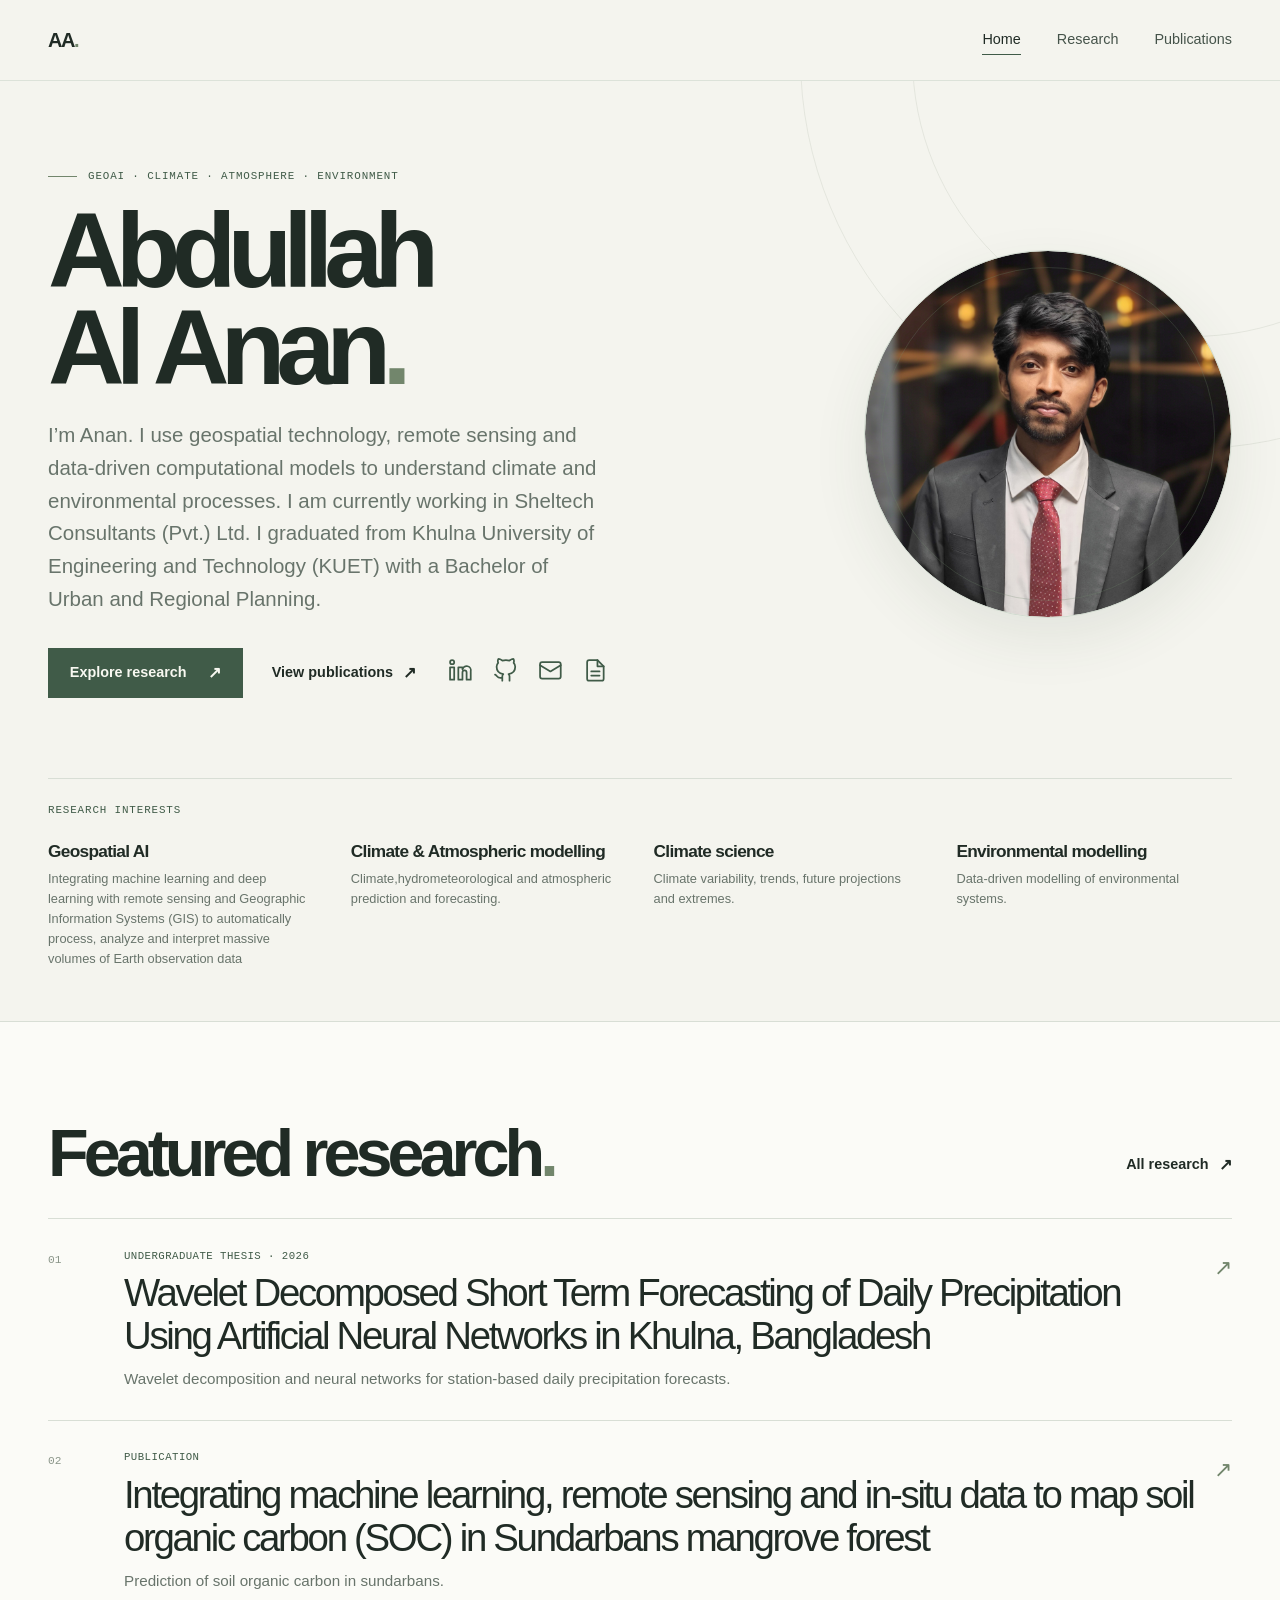
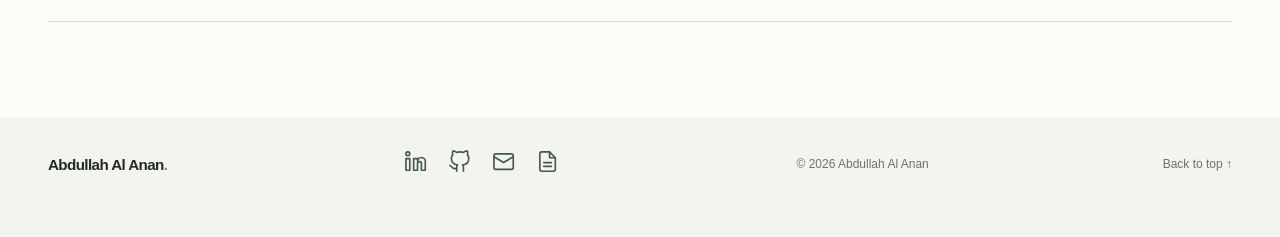
==== commit f7917460: "Update index.html" ====
--- a/index.html
+++ b/index.html
@@ -4,7 +4,7 @@
   <meta charset="utf-8">
   <meta name="viewport" content="width=device-width, initial-scale=1, viewport-fit=cover">
   <meta name="theme-color" content="#f4f4ee">
-  <meta name="description" content="Abdullah Al Anan is an environmental and geospatial researcher working across climate science, hydrometeorology, GeoAI, GIS and remote sensing.">
+  <meta name="description" content="Abdullah Al Anan is a geospatial researcher working across GeoAI, climate science, hydrometeorology, , GIS and remote sensing.">
   <title>Abdullah Al Anan | Climate &amp; Geospatial Research</title>
 
   <!-- Byotōne-inspired typography: General Sans + Space Mono -->
@@ -38,9 +38,12 @@
       <div class="wrap hero-wrap">
         <div class="hero-grid">
           <div class="hero-text">
-            <p class="eyebrow"><span class="eyebrow-line"></span> Climate · Environment · GeoAI</p>
+            <p class="eyebrow"><span class="eyebrow-line"></span> GeoAI · Climate · Atmosphere · Environment</p>
             <h1>Abdullah<br>Al Anan<span class="title-period">.</span></h1>
-            <p class="lede">Environmental researcher exploring climate, water and land through remote sensing, GIS and machine learning.</p>
+            <p class="lede">I’m Anan. I use geospatial technology, remote sensing and data-driven computational models to understand climate and environmental processes.
+              I am currently working in Sheltech Consultants (Pvt.) Ltd. I graduated from Khulna University of Engineering and Technology (KUET) with a Bachelor of Urban and Regional Planning.  </p>
+
+
             <div class="actions">
               <a class="btn btn-primary" href="projects.html">Explore research <span aria-hidden="true">↗</span></a>
               <a class="text-link" href="publications.html">View publications <span aria-hidden="true">↗</span></a>
@@ -53,36 +56,42 @@
               <span class="portrait-fallback" aria-hidden="true">AA</span>
               <img src="assets/IMG_20260829_214900_edit_103688207417515687.jpg.jpeg" alt="Portrait of Abdullah Al Anan" width="840" height="1050" onerror="this.style.display='none'">
             </div>
-            <figcaption><span class="status-dot"></span> Based in Bangladesh</figcaption>
+            
           </figure>
         </div>
 
         <section class="interest-strip" aria-labelledby="interests-title">
           <div class="interest-heading">
             <p class="eyebrow" id="interests-title">Research interests</p>
-            <span class="interest-index">01 — 04</span>
+            <span class="interest-index"></span>
           </div>
           <div class="interest-grid">
             <article class="interest-item">
-              <span class="interest-number">01</span>
-              <h2>Climate science</h2>
-              <p>Climate variability, trends and extremes.</p>
+              
+              <h2>Geospatial AI</h2>
+              <p>Integrating machine learning and deep learning with remote sensing and 
+                Geographic Information Systems (GIS) to automatically process, analyze 
+                and interpret massive volumes of Earth observation data</p>
+            </article>
+            
+            <article class="interest-item">
+              
+              
+              <h2>Climate & Atmospheric modelling</h2>
+              <p>Climate,hydrometeorological and atmospheric prediction and forecasting.</p>
             </article>
             <article class="interest-item">
-              <span class="interest-number">02</span>
-              <h2>Climate modelling</h2>
-              <p>Climate and hydrometeorological processes.</p>
+              
+              <h2>Climate science</h2>
+              <p>Climate variability, trends, future projections and extremes.</p>
             </article>
+            
             <article class="interest-item">
-              <span class="interest-number">03</span>
+              
               <h2>Environmental modelling</h2>
-              <p>Data-driven understanding of environmental systems.</p>
+              <p>Data-driven modelling of environmental systems.</p>
             </article>
-            <article class="interest-item">
-              <span class="interest-number">04</span>
-              <h2>Geospatial AI</h2>
-              <p>Machine learning for spatial prediction.</p>
-            </article>
+            
           </div>
         </section>
       </div>
@@ -92,7 +101,7 @@
       <div class="wrap">
         <div class="section-heading">
           <div>
-            <p class="eyebrow">Selected work</p>
+            <p class="eyebrow"></p>
             <h2 id="featured-title">Featured research<span class="title-period">.</span></h2>
           </div>
           <a class="text-link" href="projects.html">All research <span aria-hidden="true">↗</span></a>
@@ -102,7 +111,7 @@
           <span class="project-count">01</span>
           <div class="project-content">
             <p class="meta">Undergraduate thesis · 2026</p>
-            <h3>Forecasting daily rainfall in Khulna</h3>
+            <h3>Wavelet Decomposed Short Term Forecasting of Daily Precipitation Using Artificial Neural Networks in Khulna, Bangladesh</h3>
             <p class="sum">Wavelet decomposition and neural networks for station-based daily precipitation forecasts.</p>
           </div>
           <span class="project-arrow" aria-hidden="true">↗</span>
@@ -112,8 +121,8 @@
           <span class="project-count">02</span>
           <div class="project-content">
             <p class="meta">Publication</p>
-            <h3>Soil organic carbon</h3>
-            <p class="sum">Published research on soil organic carbon.</p>
+            <h3>Integrating machine learning, remote sensing and in-situ data to map soil organic carbon (SOC) in Sundarbans mangrove forest</h3>
+            <p class="sum">Prediction of soil organic carbon in sundarbans.</p>
           </div>
           <span class="project-arrow" aria-hidden="true">↗</span>
         </a>
--- a/assets/style.css
+++ b/assets/style.css
@@ -1,108 +1,785 @@
-:root{--bg:#f6f8fb;--surf:#fff;--text:#0f172a;--mut:#526078;--line:#e1e6ee;--ac:#0f766e;--ac2:#2563eb;--glow:rgba(15,118,110,.12);--sh:0 10px 30px rgba(15,23,42,.08);--neg:#b91c1c;box-sizing:border-box;padding-top:env(safe-area-inset-top,0px);padding-bottom:env(safe-area-inset-bottom,0px);color-scheme:light}
-@media (prefers-color-scheme:dark){:root:not([data-theme="light"]){--bg:#0a1017;--surf:#111a25;--text:#e7eef6;--mut:#92a1b6;--line:#223042;--ac:#2dd4bf;--ac2:#60a5fa;--glow:rgba(45,212,191,.14);--sh:0 10px 30px rgba(0,0,0,.45);--neg:#f87171;color-scheme:dark}}
-:root[data-theme="dark"]{--bg:#0a1017;--surf:#111a25;--text:#e7eef6;--mut:#92a1b6;--line:#223042;--ac:#2dd4bf;--ac2:#60a5fa;--glow:rgba(45,212,191,.14);--sh:0 10px 30px rgba(0,0,0,.45);--neg:#f87171;color-scheme:dark}
-html{scroll-padding-top:calc(env(safe-area-inset-top,0px) + 70px);scroll-behavior:smooth}
-*{box-sizing:border-box}
-body{margin:0;background:var(--bg);color:var(--text);font:16px/1.75 Georgia,"Times New Roman",serif;transition:background .3s,color .3s}
-body::before{content:"";position:fixed;inset:0 0 auto;height:env(safe-area-inset-top,0px);background:var(--surf);z-index:60}
-a{color:var(--ac2);text-decoration:none}
-.wrap{max-width:1080px;margin:0 auto;padding:0 22px}
-header{position:sticky;top:env(safe-area-inset-top,0px);z-index:50;background:color-mix(in srgb,var(--surf) 88%,transparent);backdrop-filter:blur(10px);border-bottom:1px solid var(--line)}
-.bar{display:flex;align-items:center;gap:14px;height:62px;position:relative}
-.brand{font-weight:800;letter-spacing:-.02em;color:var(--text)}.brand span{color:var(--ac)}
-nav{margin-left:auto;display:flex;gap:4px;align-items:center}
-nav a{color:var(--mut);padding:8px 14px;border-radius:999px;font-weight:600;font-size:.93rem;transition:.2s}
-nav a:hover{color:var(--text);background:var(--glow)}nav a.on{color:var(--ac);background:var(--glow)}
-button{font:inherit;cursor:pointer}
-.ib{width:40px;height:40px;border-radius:50%;border:1px solid var(--line);background:var(--surf);color:var(--text);display:grid;place-items:center;transition:.2s}
-.ib:hover{border-color:var(--ac);transform:rotate(15deg)}
-#burger{display:none}
-#prog{position:absolute;left:0;bottom:-1px;height:2px;width:0;background:linear-gradient(90deg,var(--ac),var(--ac2))}
-main{min-height:70vh;padding:44px 0 70px}
-.page{animation:in .5s ease both}
-@keyframes in{from{opacity:0;transform:translateY(14px)}to{opacity:1;transform:none}}
-.reveal{opacity:0;transform:translateY(18px);transition:opacity .6s,transform .6s}.reveal.v{opacity:1;transform:none}
-.eyebrow{font-size:.78rem;font-weight:700;letter-spacing:.14em;color:var(--ac);text-transform:uppercase}
-h1{font-size:clamp(2rem,5vw,3.3rem);line-height:1.1;letter-spacing:-.03em;margin:.3em 0}
-h1.sm{font-size:clamp(1.6rem,3.6vw,2.4rem)}
-h2{font-size:1.5rem;letter-spacing:-.02em;margin:1.6em 0 .5em}
-.lead{color:var(--mut);font-size:1.12rem;max-width:720px}
-.hero{display:grid;grid-template-columns:1.4fr 1fr;gap:48px;align-items:center;padding:30px 0}
-.grad{background:linear-gradient(90deg,var(--ac),var(--ac2));-webkit-background-clip:text;background-clip:text;color:transparent}
-.typed{color:var(--ac);font-weight:700;min-height:1.7em}
-.typed::after{content:"|";animation:bl 1s steps(1) infinite;margin-left:2px}@keyframes bl{50%{opacity:0}}
-.avatar{position:relative;width:100%;aspect-ratio:1;max-width:340px;margin:auto;border-radius:32px;overflow:hidden;box-shadow:var(--sh);background:linear-gradient(135deg,var(--ac),var(--ac2));display:grid;place-items:center;color:#fff;font-size:4rem;font-weight:800;transform:rotate(3deg);transition:.4s}
-.avatar:hover{transform:rotate(0)}.avatar img{position:absolute;inset:0;width:100%;height:100%;object-fit:cover}
-.btns{display:flex;flex-wrap:wrap;gap:10px;margin-top:22px}
-.btn{display:inline-flex;align-items:center;gap:8px;padding:10px 18px;border-radius:12px;border:1px solid var(--line);background:var(--surf);color:var(--text);font-weight:600;font-size:.92rem;transition:.2s}
-.btn:hover{border-color:var(--ac);transform:translateY(-2px);box-shadow:var(--sh)}
-.btn.p{background:var(--ac);border-color:var(--ac);color:var(--bg)}
-.grid{display:grid;grid-template-columns:repeat(auto-fit,minmax(200px,1fr));gap:16px}
-.card{background:var(--surf);border:1px solid var(--line);border-radius:18px;padding:22px;transition:.25s}
-.card:hover{transform:translateY(-4px);box-shadow:var(--sh);border-color:var(--ac)}
-.card .ic{font-size:1.6rem}.card h3{margin:.4em 0 .2em;font-size:1.05rem}.card p{margin:0;color:var(--mut);font-size:.93rem}
-.chips{display:flex;flex-wrap:wrap;gap:8px;margin:20px 0}
-.chip{padding:7px 14px;border-radius:999px;border:1px solid var(--line);background:var(--surf);color:var(--mut);font-size:.85rem;font-weight:600;transition:.2s}
-.chip:hover{border-color:var(--ac)}.chip.on{background:var(--ac);border-color:var(--ac);color:var(--bg)}
-.tag{display:inline-block;padding:3px 10px;border-radius:8px;background:var(--glow);color:var(--ac);font-size:.76rem;font-weight:700;margin:0 6px 6px 0}
-.proj{display:grid;grid-template-columns:1fr 1.1fr;overflow:hidden;padding:0;margin-bottom:22px;color:inherit}
-.proj[hidden]{display:none}
-.proj .body{padding:28px}.proj h3{font-size:1.25rem;line-height:1.3;margin:.3em 0}.proj p{color:var(--mut);font-size:.93rem;margin:0 0 10px}
-.fig{position:relative;background:var(--glow);min-height:240px;display:grid;place-items:center;overflow:hidden;cursor:zoom-in}
-.proj .fig{cursor:pointer}
-.fig img{width:100%;height:100%;object-fit:cover;transition:transform .5s;display:block}
-.proj:hover .fig img{transform:scale(1.05)}
-.fig.ph img{display:none}.fig.ph::after{content:attr(data-label);color:var(--mut);font-size:.8rem;text-align:center;padding:20px;border:2px dashed var(--line);border-radius:12px;margin:20px}
-.fig.wide{border-radius:18px;border:1px solid var(--line);min-height:280px;margin:22px 0}.fig.wide img{object-fit:contain;background:#fff}
-.more{color:var(--ac);font-weight:700;display:inline-block;margin-top:6px;transition:.2s}.proj:hover .more{transform:translateX(6px)}
-.stats{display:grid;grid-template-columns:repeat(auto-fit,minmax(170px,1fr));gap:14px;margin:24px 0}
-.stat{background:var(--surf);border:1px solid var(--line);border-radius:16px;padding:18px}
-.stat b{display:block;font-size:1.5rem;letter-spacing:-.02em;color:var(--ac)}.stat span{color:var(--mut);font-size:.84rem}
-.meta{display:grid;grid-template-columns:repeat(auto-fit,minmax(190px,1fr));gap:12px;margin:22px 0}
-.meta div{border-left:3px solid var(--ac);padding:4px 12px}.meta small{display:block;color:var(--mut);font-size:.75rem;text-transform:uppercase;letter-spacing:.08em}.meta b{font-size:.95rem}
-.back{display:inline-block;margin-bottom:14px;color:var(--mut);font-weight:600}.back:hover{color:var(--ac)}
-.tabs{display:flex;gap:6px;border-bottom:1px solid var(--line);margin:30px 0 22px;overflow-x:auto}
-.tab{background:none;border:0;padding:12px 16px;color:var(--mut);font-weight:700;border-bottom:3px solid transparent;white-space:nowrap}
-.tab.on{color:var(--ac);border-color:var(--ac)}
-.panel{display:none;animation:in .4s both}.panel.on{display:block}.panel li{margin:.5em 0}
-.rb{margin:16px 0}.rb .l{display:flex;justify-content:space-between;font-size:.88rem;font-weight:600;margin-bottom:6px}.rb .l span{color:var(--ac)}
-.trk{height:12px;border-radius:99px;background:var(--glow);position:relative;overflow:hidden}
-.fill{position:absolute;top:0;bottom:0;border-radius:99px;background:linear-gradient(90deg,var(--ac),var(--ac2));transform-origin:left;transform:scaleX(0);transition:transform 1s cubic-bezier(.2,.8,.2,1)}
-.panel.on .fill{transform:scaleX(1)}
-.dv{position:relative}.dv::before{content:"";position:absolute;left:50%;top:0;bottom:0;width:1px;background:var(--mut);z-index:1}
-.dv .fill.n{background:var(--neg);transform-origin:right}
-.note{font-size:.84rem;color:var(--mut);border-left:3px solid var(--line);padding-left:12px;margin-top:30px}
-.pub{display:grid;gap:18px}
-.pn{display:flex;justify-content:space-between;gap:12px;margin-top:40px;flex-wrap:wrap}
-footer{border-top:1px solid var(--line);padding:28px 0;color:var(--mut);font-size:.88rem;text-align:center}
-#lb{position:fixed;inset:0;background:rgba(0,0,0,.85);display:none;place-items:center;z-index:100;padding:24px;cursor:zoom-out}
-#lb.on{display:grid}#lb img{max-width:100%;max-height:90vh;border-radius:12px;background:#fff}
-@media(max-width:760px){.hero,.proj{grid-template-columns:1fr}.avatar{max-width:220px;order:-1}#burger{display:grid;margin-left:auto}
-nav{display:none;position:absolute;top:62px;left:-22px;right:-22px;background:var(--surf);flex-direction:column;align-items:stretch;padding:10px 22px 16px;border-bottom:1px solid var(--line);margin:0}
-nav.open{display:flex}}
-@media(prefers-reduced-motion:reduce){*{animation:none!important;transition:none!important}.reveal{opacity:1;transform:none}}
-.icons{display:flex;gap:12px;margin-top:24px}
-.ico{width:46px;height:46px;border-radius:50%;border:1px solid var(--line);background:var(--surf);color:var(--text);display:grid;place-items:center;transition:.25s}
-.ico svg{width:21px;height:21px;fill:currentColor}
-.ico:hover{color:var(--bg);background:var(--ac);border-color:var(--ac);transform:translateY(-3px);box-shadow:var(--sh)}
-
-/* ---- original typography (Georgia serif) ---- */
-button,input{font-family:inherit}
-.brand{font-size:19px;font-weight:bold}
-nav a{font-size:14px;font-weight:normal}
-.eyebrow{font-size:12px;letter-spacing:1.8px;font-weight:normal;color:var(--mut)}
-h1{font-size:39px;line-height:1.3;font-weight:normal;letter-spacing:0}
-h1.sm{font-size:clamp(26px,3.6vw,34px)}
-h2{font-size:24px;line-height:1.35;font-weight:normal;letter-spacing:0}
-h3,.card h3,.proj h3{font-weight:normal;letter-spacing:0;font-size:19px}
-.subtitle{color:var(--mut);font-size:17px;margin:0 0 20px}
-.lead{font-size:17px}
-.btn,.chip,.tab,.tag{font-weight:normal}.btn.p,.tab.on,.chip.on{font-weight:bold}
-.stat b{font-weight:normal}
-/* original contact icons */
-.profile-links{display:flex;align-items:center;justify-content:flex-start;gap:14px;margin:20px 0}
-.profile-link{display:inline-flex;align-items:center;justify-content:center;width:34px;height:34px;color:var(--text);text-decoration:none;transition:opacity .2s ease,transform .2s ease}
-.profile-link svg{display:block;width:100%;height:100%}
-.profile-link:hover{opacity:.65;transform:translateY(-2px)}
-@media(max-width:480px){.profile-links{gap:12px}.profile-link{width:30px;height:30px}}
-@media(max-width:560px){h1{font-size:32px}.subtitle{font-size:16px}}
+:root {
+  --bg: #f4f4ee;
+  --surface: #fbfbf7;
+  --surface-soft: #e9eee6;
+  --ink: #202b25;
+  --ink-soft: #45534a;
+  --muted: #68746b;
+  --line: #d8ded5;
+  --accent: #72866c;
+  --accent-dark: #405b48;
+  --accent-warm: #c27b5d;
+  --sans: "General Sans", "Inter", "Arial", sans-serif;
+  --mono: "Space Mono", "Courier New", monospace;
+  color-scheme: light;
+}
+
+*,
+*::before,
+*::after {
+  box-sizing: border-box;
+}
+
+html {
+  scroll-behavior: smooth;
+  scroll-padding-top: 6rem;
+}
+
+body {
+  margin: 0;
+  background: var(--bg);
+  color: var(--ink);
+  font: 400 1rem/1.65 var(--sans);
+  -webkit-font-smoothing: antialiased;
+  text-rendering: optimizeLegibility;
+}
+
+a {
+  color: inherit;
+}
+
+:focus-visible {
+  outline: 3px solid var(--accent-warm);
+  outline-offset: 4px;
+  border-radius: 3px;
+}
+
+.skip {
+  position: absolute;
+  left: 1rem;
+  top: -4rem;
+  z-index: 30;
+  padding: .7rem 1rem;
+  background: var(--ink);
+  color: var(--bg);
+}
+
+.skip:focus {
+  top: .75rem;
+}
+
+.wrap {
+  width: min(100% - 3rem, 74rem);
+  margin-inline: auto;
+}
+
+/* Header */
+.site-header {
+  position: sticky;
+  top: 0;
+  z-index: 20;
+  background: rgb(244 244 238 / 88%);
+  border-bottom: 1px solid rgb(216 222 213 / 85%);
+  backdrop-filter: blur(14px);
+}
+
+.nav-wrap {
+  min-height: 5rem;
+  display: flex;
+  align-items: center;
+  justify-content: space-between;
+  gap: 1.5rem;
+}
+
+.brand {
+  display: inline-flex;
+  align-items: center;
+  min-height: 44px;
+  color: var(--ink);
+  text-decoration: none;
+  font-size: 1.25rem;
+  font-weight: 700;
+  letter-spacing: -.07em;
+}
+
+.brand-dot,
+.title-period {
+  color: var(--accent);
+}
+
+nav ul {
+  display: flex;
+  align-items: center;
+  gap: clamp(1rem, 3vw, 2.25rem);
+  list-style: none;
+  margin: 0;
+  padding: 0;
+}
+
+nav a {
+  display: inline-flex;
+  align-items: center;
+  min-height: 44px;
+  color: var(--ink-soft);
+  text-decoration: none;
+  font-size: .9rem;
+  font-weight: 500;
+  position: relative;
+  transition: color .2s ease;
+}
+
+nav a::after {
+  content: "";
+  position: absolute;
+  left: 0;
+  right: 100%;
+  bottom: 7px;
+  height: 1px;
+  background: var(--accent-dark);
+  transition: right .25s ease;
+}
+
+nav a:hover,
+nav a[aria-current="page"] {
+  color: var(--ink);
+}
+
+nav a:hover::after,
+nav a[aria-current="page"]::after {
+  right: 0;
+}
+
+/* First screen */
+.hero {
+  position: relative;
+  isolation: isolate;
+  overflow: hidden;
+}
+
+.hero-wrap {
+  position: relative;
+  z-index: 1;
+  padding-top: clamp(3.5rem, 8vh, 6.5rem);
+  padding-bottom: 3.75rem;
+}
+
+.hero-grid {
+  display: grid;
+  grid-template-columns: minmax(0, 1.2fr) minmax(15rem, .8fr);
+  gap: clamp(2rem, 6vw, 6rem);
+  align-items: center;
+}
+
+.hero-text {
+  padding-block: 1rem;
+}
+
+.eyebrow {
+  display: flex;
+  align-items: center;
+  gap: .7rem;
+  margin: 0;
+  color: var(--accent-dark);
+  font: 400 .68rem/1.4 var(--mono);
+  letter-spacing: .08em;
+  text-transform: uppercase;
+}
+
+.eyebrow-line {
+  width: 1.8rem;
+  height: 1px;
+  background: var(--accent);
+  display: inline-block;
+}
+
+h1,
+h2,
+h3,
+p {
+  margin-top: 0;
+}
+
+.hero h1 {
+  max-width: 10ch;
+  margin: 1.2rem 0 1.1rem;
+  font-size: clamp(3.8rem, 8.3vw, 7.3rem);
+  line-height: .91;
+  font-weight: 600;
+  letter-spacing: -.085em;
+}
+
+.lede {
+  max-width: 35rem;
+  margin: 1.4rem 0 0;
+  color: var(--muted);
+  font-size: clamp(1.05rem, 1.7vw, 1.28rem);
+  line-height: 1.6;
+}
+
+.actions {
+  display: flex;
+  flex-wrap: wrap;
+  align-items: center;
+  gap: 1.1rem 1.8rem;
+  margin-top: 2rem;
+}
+
+.btn {
+  display: inline-flex;
+  align-items: center;
+  justify-content: center;
+  gap: 1.35rem;
+  min-height: 3.15rem;
+  padding: 0 1.3rem;
+  border: 1px solid var(--accent-dark);
+  text-decoration: none;
+  font-size: .9rem;
+  font-weight: 600;
+  transition: transform .2s ease, background .2s ease;
+}
+
+.btn-primary {
+  background: var(--accent-dark);
+  color: #f8f8f1;
+}
+
+.btn-primary:hover {
+  transform: translateY(-2px);
+  background: #304b39;
+}
+
+.btn span,
+.text-link span {
+  font-size: 1.1em;
+}
+
+.text-link {
+  display: inline-flex;
+  align-items: center;
+  gap: .65rem;
+  color: var(--ink);
+  text-decoration: none;
+  font-size: .9rem;
+  font-weight: 600;
+}
+
+.text-link:hover {
+  color: var(--accent-dark);
+}
+
+.text-link span {
+  transition: transform .2s ease;
+}
+
+.text-link:hover span {
+  transform: translate(2px, -2px);
+}
+
+/* Minimal icon-only contact links */
+.contact-icons {
+  display: flex;
+  align-items: center;
+  min-width: 0;
+}
+
+.contact-icons ul.icons {
+  display: flex;
+  align-items: center;
+  gap: .85rem;
+  list-style: none;
+  margin: 0;
+  padding: 0;
+}
+
+.contact-icons ul.icons a {
+  display: inline-flex;
+  align-items: center;
+  justify-content: center;
+  width: auto;
+  min-height: 0;
+  padding: .2rem;
+  border: 0;
+  border-radius: 0;
+  background: transparent;
+  color: var(--accent-dark);
+  text-decoration: none;
+  transition: color .2s ease, transform .2s ease;
+}
+
+.contact-icons ul.icons a:hover {
+  background: transparent;
+  color: var(--ink);
+  transform: translateY(-3px);
+}
+
+.contact-icons ul.icons a:focus-visible {
+  outline: 2px solid var(--accent-dark);
+  outline-offset: 4px;
+  border-radius: 3px;
+}
+
+.contact-icons ul.icons svg {
+  display: block;
+  width: 1.55rem;
+  height: 1.55rem;
+  stroke: currentColor;
+  fill: none;
+  stroke-width: 1.7;
+  stroke-linecap: round;
+  stroke-linejoin: round;
+}
+
+.footer-icons ul.icons {
+  gap: .9rem;
+}
+
+.footer-icons ul.icons svg {
+  width: 1.45rem;
+  height: 1.45rem;
+}
+
+/* Circular portrait */
+.portrait {
+  margin: 0;
+  width: min(100%, 23rem);
+  justify-self: end;
+  text-align: center;
+}
+
+.portrait-inner {
+  position: relative;
+  width: 100%;
+  aspect-ratio: 1;
+  overflow: hidden;
+  border: 1px solid #d2dbd0;
+  border-radius: 50%;
+  background: radial-gradient(
+    circle at 36% 28%,
+    #f9faf4 0,
+    #e7ede4 62%,
+    #dce5d9 100%
+  );
+  box-shadow: 0 1.4rem 3.5rem rgb(52 76 57 / 9%);
+}
+
+.portrait-inner::before {
+  content: "";
+  position: absolute;
+  inset: 1rem;
+  z-index: 1;
+  border: 1px solid rgb(114 134 108 / 25%);
+  border-radius: 50%;
+  pointer-events: none;
+}
+
+.portrait-fallback {
+  position: absolute;
+  inset: 0;
+  display: grid;
+  place-items: center;
+  color: var(--accent);
+  font-size: clamp(4rem, 8vw, 6rem);
+  font-weight: 500;
+  letter-spacing: -.1em;
+}
+
+.portrait img {
+  position: absolute;
+  inset: 0;
+  width: 100%;
+  height: 100%;
+  object-fit: cover;
+  object-position: center 28%;
+  border-radius: 50%;
+}
+
+.portrait figcaption {
+  display: inline-flex;
+  align-items: center;
+  gap: .55rem;
+  margin-top: 1.1rem;
+  color: var(--muted);
+  font: 400 .65rem/1.4 var(--mono);
+  letter-spacing: .04em;
+  text-transform: uppercase;
+}
+
+.status-dot {
+  width: .42rem;
+  height: .42rem;
+  border-radius: 50%;
+  background: var(--accent);
+}
+
+.hero-orbit {
+  position: absolute;
+  z-index: -1;
+  border: 1px solid rgb(114 134 108 / 13%);
+  border-radius: 50%;
+  pointer-events: none;
+}
+
+.orbit-one {
+  width: 35rem;
+  height: 35rem;
+  top: -19rem;
+  right: -12rem;
+}
+
+.orbit-two {
+  width: 49rem;
+  height: 49rem;
+  top: -26rem;
+  right: -19rem;
+}
+
+/* Research interests */
+.interest-strip {
+  margin-top: clamp(3rem, 6.5vh, 5.2rem);
+  padding-top: 1.5rem;
+  border-top: 1px solid var(--line);
+}
+
+.interest-heading {
+  display: flex;
+  justify-content: space-between;
+  align-items: center;
+  gap: 1rem;
+  margin-bottom: 1.15rem;
+}
+
+.interest-index,
+.interest-number {
+  color: #8a9589;
+  font: 400 .65rem/1.4 var(--mono);
+  letter-spacing: .05em;
+}
+
+.interest-grid {
+  display: grid;
+  grid-template-columns: repeat(4, minmax(0, 1fr));
+  gap: 1rem 1.7rem;
+}
+
+.interest-item {
+  min-width: 0;
+  padding-right: .8rem;
+}
+
+.interest-number {
+  display: block;
+  margin-bottom: .5rem;
+  color: var(--accent);
+}
+
+.interest-item h2 {
+  margin: 0 0 .25rem;
+  font-size: clamp(.98rem, 1.35vw, 1.15rem);
+  font-weight: 600;
+  letter-spacing: -.04em;
+}
+
+.interest-item p {
+  margin: 0;
+  max-width: 17rem;
+  color: var(--muted);
+  font-size: .8rem;
+  line-height: 1.55;
+}
+
+/* Featured work */
+.block {
+  padding: 5.5rem 0 6rem;
+  border-top: 1px solid var(--line);
+}
+
+.featured {
+  background: var(--surface);
+}
+
+.section-heading {
+  display: flex;
+  justify-content: space-between;
+  align-items: end;
+  gap: 2rem;
+  margin-bottom: 2rem;
+}
+
+.section-heading h2 {
+  margin: .65rem 0 0;
+  font-size: clamp(2.5rem, 5.2vw, 4.4rem);
+  line-height: .98;
+  font-weight: 600;
+  letter-spacing: -.075em;
+}
+
+.section-heading > .text-link {
+  margin-bottom: .5rem;
+}
+
+.project-card {
+  display: grid;
+  grid-template-columns: 3.5rem minmax(0, 1fr) auto;
+  gap: 1.25rem;
+  align-items: start;
+  padding: 1.8rem 0;
+  border-top: 1px solid var(--line);
+  text-decoration: none;
+  transition: padding .2s ease;
+}
+
+.project-card:last-child {
+  border-bottom: 1px solid var(--line);
+}
+
+.project-card:hover {
+  padding-left: .5rem;
+  padding-right: .5rem;
+}
+
+.project-count {
+  padding-top: .25rem;
+  color: #8a9589;
+  font: 400 .7rem/1.5 var(--mono);
+}
+
+.meta {
+  margin: 0 0 .55rem;
+  color: var(--accent-dark);
+  font: 400 .67rem/1.5 var(--mono);
+  letter-spacing: .04em;
+  text-transform: uppercase;
+}
+
+.project-content h3 {
+  margin: 0;
+  font-size: clamp(1.55rem, 3vw, 2.5rem);
+  line-height: 1.1;
+  font-weight: 500;
+  letter-spacing: -.06em;
+  transition: color .2s ease;
+}
+
+.project-card:hover h3 {
+  color: var(--accent-dark);
+}
+
+.sum {
+  max-width: 42rem;
+  margin: .55rem 0 0;
+  color: var(--muted);
+  font-size: .95rem;
+}
+
+.project-arrow {
+  padding-top: .15rem;
+  color: var(--accent);
+  font-size: 1.35rem;
+  transition: transform .2s ease;
+}
+
+.project-card:hover .project-arrow {
+  transform: translate(3px, -3px);
+}
+
+/* Footer */
+.site-footer {
+  padding: 1.8rem 0;
+  background: var(--bg);
+}
+
+.footer-wrap {
+  display: flex;
+  align-items: center;
+  justify-content: space-between;
+  gap: 1.2rem;
+}
+
+.footer-brand {
+  text-decoration: none;
+  font-size: .95rem;
+  font-weight: 600;
+  letter-spacing: -.04em;
+}
+
+.site-footer small,
+.back-top {
+  color: var(--muted);
+  font-size: .75rem;
+}
+
+.back-top {
+  text-decoration: none;
+}
+
+.back-top:hover {
+  color: var(--ink);
+}
+
+/* Responsive */
+@media (min-width: 1100px) and (min-height: 760px) {
+  .hero-wrap {
+    padding-top: 4.5rem;
+    padding-bottom: 3.3rem;
+  }
+
+  .interest-strip {
+    margin-top: 4rem;
+  }
+}
+
+@media (max-width: 760px) {
+  .wrap {
+    width: min(100% - 2.25rem, 42rem);
+  }
+
+  .nav-wrap {
+    min-height: 4.4rem;
+  }
+
+  nav ul {
+    gap: 1rem;
+  }
+
+  nav a {
+    font-size: .82rem;
+  }
+
+  .hero-wrap {
+    padding-top: 3rem;
+    padding-bottom: 3rem;
+  }
+
+  .hero-grid {
+    grid-template-columns: minmax(0, 1fr) minmax(9rem, .62fr);
+    gap: 1.25rem;
+  }
+
+  .hero h1 {
+    font-size: clamp(3.1rem, 10vw, 5.4rem);
+  }
+
+  .lede {
+    font-size: .98rem;
+  }
+
+  .actions {
+    gap: .85rem 1.2rem;
+  }
+
+  .contact-icons {
+    flex-basis: 100%;
+  }
+
+  .btn {
+    min-height: 2.9rem;
+    padding-inline: 1rem;
+    font-size: .82rem;
+  }
+
+  .text-link {
+    font-size: .82rem;
+  }
+
+  .portrait {
+    width: min(100%, 17rem);
+  }
+
+  .interest-strip {
+    margin-top: 3rem;
+  }
+
+  .interest-grid {
+    grid-template-columns: repeat(2, minmax(0, 1fr));
+    row-gap: 1.35rem;
+  }
+
+  .block {
+    padding: 4rem 0 4.5rem;
+  }
+}
+
+@media (max-width: 520px) {
+  .wrap {
+    width: min(100% - 2rem, 34rem);
+  }
+
+  .hero-wrap {
+    padding-top: 2.5rem;
+  }
+
+  .hero-grid {
+    grid-template-columns: 1fr;
+  }
+
+  .hero-text {
+    order: 1;
+  }
+
+  .portrait {
+    order: 0;
+    width: min(58%, 13rem);
+    justify-self: start;
+    margin-bottom: .6rem;
+  }
+
+  .portrait figcaption {
+    margin-top: .65rem;
+    font-size: .58rem;
+  }
+
+  .hero h1 {
+    max-width: none;
+    font-size: clamp(3.4rem, 17vw, 5.5rem);
+  }
+
+  .lede {
+    max-width: 31rem;
+  }
+
+  .interest-strip {
+    margin-top: 2.8rem;
+  }
+
+  .interest-item h2 {
+    font-size: 1rem;
+  }
+
+  .interest-item p {
+    font-size: .76rem;
+  }
+
+  .section-heading {
+    align-items: start;
+    flex-direction: column;
+    gap: 1rem;
+  }
+
+  .section-heading h2 {
+    font-size: 2.8rem;
+  }
+
+  .project-card {
+    grid-template-columns: 2rem minmax(0, 1fr) auto;
+    gap: .7rem;
+  }
+
+  .project-content h3 {
+    font-size: 1.5rem;
+  }
+
+  .sum {
+    font-size: .87rem;
+  }
+
+  .footer-wrap {
+    flex-wrap: wrap;
+  }
+
+  .site-footer small {
+    order: 3;
+    width: 100%;
+  }
+}
+
+/* Reduced motion */
+@media (prefers-reduced-motion: reduce) {
+  *,
+  *::before,
+  *::after {
+    scroll-behavior: auto !important;
+    transition-duration: .01ms !important;
+    animation-duration: .01ms !important;
+    animation-iteration-count: 1 !important;
+  }
+}
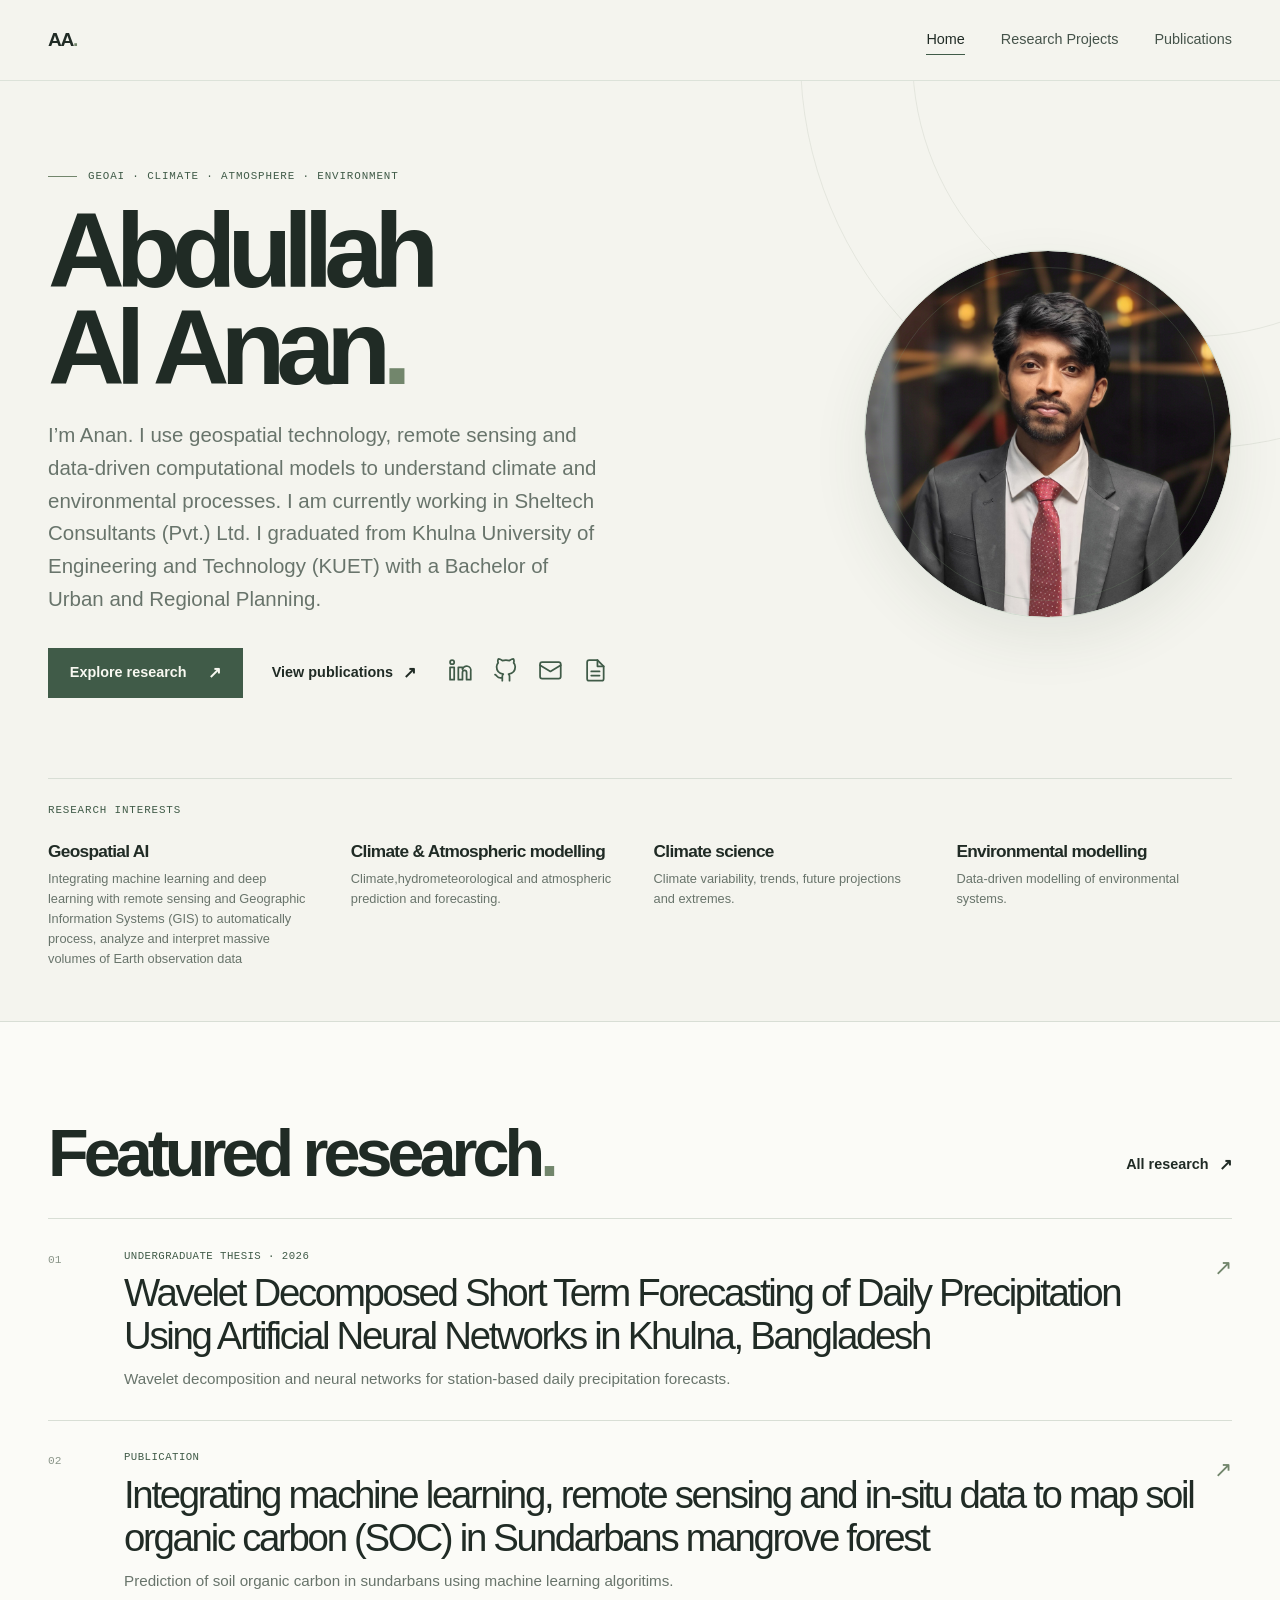
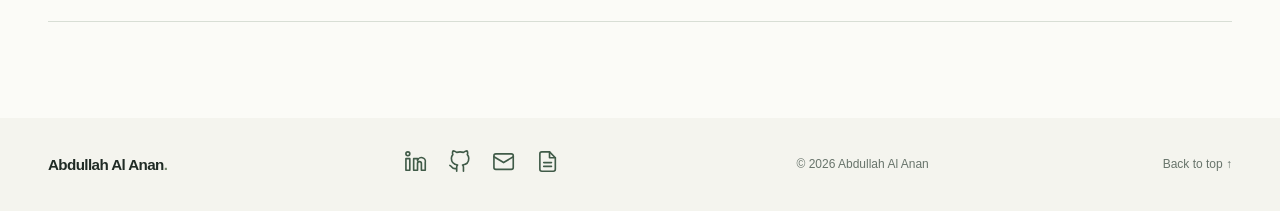
==== commit 7ad3c179: "Update index.html" ====
--- a/index.html
+++ b/index.html
@@ -24,7 +24,7 @@
       <nav aria-label="Main navigation">
         <ul>
           <li><a href="index.html" aria-current="page">Home</a></li>
-          <li><a href="projects.html">Research</a></li>
+          <li><a href="projects.html">Research Projects</a></li>
           <li><a href="publications.html">Publications</a></li>
         </ul>
       </nav>
@@ -122,7 +122,7 @@
           <div class="project-content">
             <p class="meta">Publication</p>
             <h3>Integrating machine learning, remote sensing and in-situ data to map soil organic carbon (SOC) in Sundarbans mangrove forest</h3>
-            <p class="sum">Prediction of soil organic carbon in sundarbans.</p>
+            <p class="sum">Prediction of soil organic carbon in sundarbans using machine learning algoritims.</p>
           </div>
           <span class="project-arrow" aria-hidden="true">↗</span>
         </a>
--- a/assets/style.css
+++ b/assets/style.css
@@ -16,15 +16,9 @@
 
 *,
 *::before,
-*::after {
-  box-sizing: border-box;
-}
-
-html {
-  scroll-behavior: smooth;
-  scroll-padding-top: 6rem;
-}
-
+*::after { box-sizing: border-box; }
+
+html { scroll-behavior: smooth; scroll-padding-top: 6rem; }
 body {
   margin: 0;
   background: var(--bg);
@@ -33,753 +27,1116 @@
   -webkit-font-smoothing: antialiased;
   text-rendering: optimizeLegibility;
 }
-
-a {
-  color: inherit;
-}
-
-:focus-visible {
-  outline: 3px solid var(--accent-warm);
-  outline-offset: 4px;
-  border-radius: 3px;
-}
-
+a { color: inherit; }
+:focus-visible { outline: 3px solid var(--accent-warm); outline-offset: 4px; border-radius: 3px; }
 .skip {
-  position: absolute;
-  left: 1rem;
-  top: -4rem;
-  z-index: 30;
-  padding: .7rem 1rem;
-  background: var(--ink);
-  color: var(--bg);
-}
-
-.skip:focus {
-  top: .75rem;
-}
-
-.wrap {
-  width: min(100% - 3rem, 74rem);
-  margin-inline: auto;
-}
+  position: absolute; left: 1rem; top: -4rem; z-index: 30;
+  padding: .7rem 1rem; background: var(--ink); color: var(--bg);
+}
+.skip:focus { top: .75rem; }
+.wrap { width: min(100% - 3rem, 74rem); margin-inline: auto; }
 
 /* Header */
 .site-header {
-  position: sticky;
-  top: 0;
-  z-index: 20;
+  position: sticky; top: 0; z-index: 20;
   background: rgb(244 244 238 / 88%);
   border-bottom: 1px solid rgb(216 222 213 / 85%);
   backdrop-filter: blur(14px);
 }
-
-.nav-wrap {
-  min-height: 5rem;
+.nav-wrap { min-height: 5rem; display: flex; align-items: center; justify-content: space-between; gap: 1.5rem; }
+.brand {
+  display: inline-flex; align-items: center; min-height: 44px;
+  color: var(--ink); text-decoration: none; font-size: 1.25rem;
+  font-weight: 700; letter-spacing: -.07em;
+}
+.brand-dot, .title-period { color: var(--accent); }
+nav ul { display: flex; align-items: center; gap: clamp(1rem, 3vw, 2.25rem); list-style: none; margin: 0; padding: 0; }
+nav a {
+  display: inline-flex; align-items: center; min-height: 44px;
+  color: var(--ink-soft); text-decoration: none; font-size: .9rem; font-weight: 500;
+  position: relative; transition: color .2s ease;
+}
+nav a::after {
+  content: ""; position: absolute; left: 0; right: 100%; bottom: 7px;
+  height: 1px; background: var(--accent-dark); transition: right .25s ease;
+}
+nav a:hover, nav a[aria-current="page"] { color: var(--ink); }
+nav a:hover::after, nav a[aria-current="page"]::after { right: 0; }
+
+/* First screen */
+.hero { position: relative; isolation: isolate; overflow: hidden; }
+.hero-wrap { position: relative; z-index: 1; padding-top: clamp(3.5rem, 8vh, 6.5rem); padding-bottom: 3.75rem; }
+.hero-grid { display: grid; grid-template-columns: minmax(0, 1.2fr) minmax(15rem, .8fr); gap: clamp(2rem, 6vw, 6rem); align-items: center; }
+.hero-text { padding-block: 1rem; }
+.eyebrow {
+  display: flex; align-items: center; gap: .7rem; margin: 0;
+  color: var(--accent-dark); font: 400 .68rem/1.4 var(--mono);
+  letter-spacing: .08em; text-transform: uppercase;
+}
+.eyebrow-line { width: 1.8rem; height: 1px; background: var(--accent); display: inline-block; }
+h1, h2, h3, p { margin-top: 0; }
+.hero h1 {
+  max-width: 10ch; margin: 1.2rem 0 1.1rem;
+  font-size: clamp(3.8rem, 8.3vw, 7.3rem); line-height: .91;
+  font-weight: 600; letter-spacing: -.085em;
+}
+.lede { max-width: 35rem; margin: 1.4rem 0 0; color: var(--muted); font-size: clamp(1.05rem, 1.7vw, 1.28rem); line-height: 1.6; }
+.actions { display: flex; flex-wrap: wrap; align-items: center; gap: 1.1rem 1.8rem; margin-top: 2rem; }
+.btn {
+  display: inline-flex; align-items: center; justify-content: center; gap: 1.35rem;
+  min-height: 3.15rem; padding: 0 1.3rem; border: 1px solid var(--accent-dark);
+  text-decoration: none; font-size: .9rem; font-weight: 600; transition: transform .2s ease, background .2s ease;
+}
+.btn-primary { background: var(--accent-dark); color: #f8f8f1; }
+.btn-primary:hover { transform: translateY(-2px); background: #304b39; }
+.btn span, .text-link span { font-size: 1.1em; }
+.text-link { display: inline-flex; align-items: center; gap: .65rem; color: var(--ink); text-decoration: none; font-size: .9rem; font-weight: 600; }
+.text-link:hover { color: var(--accent-dark); }
+.text-link span { transition: transform .2s ease; }
+ .text-link:hover span { transform: translate(2px, -2px); }
+
+/* Minimal icon-only contact links */
+.contact-icons { display: flex; align-items: center; min-width: 0; }
+.contact-icons ul.icons { display: flex; align-items: center; gap: .85rem; list-style: none; margin: 0; padding: 0; }
+.contact-icons ul.icons a {
+  display: inline-flex; align-items: center; justify-content: center;
+  width: auto; min-height: 0; padding: .2rem;
+  border: 0; border-radius: 0; background: transparent;
+  color: var(--accent-dark); text-decoration: none;
+  transition: color .2s ease, transform .2s ease;
+}
+.contact-icons ul.icons a:hover { background: transparent; color: var(--ink); transform: translateY(-3px); }
+.contact-icons ul.icons a:focus-visible { outline: 2px solid var(--accent-dark); outline-offset: 4px; border-radius: 3px; }
+.contact-icons ul.icons svg {
+  display: block; width: 1.55rem; height: 1.55rem;
+  stroke: currentColor; fill: none; stroke-width: 1.7;
+  stroke-linecap: round; stroke-linejoin: round;
+}
+.footer-icons ul.icons { gap: .9rem; }
+.footer-icons ul.icons svg { width: 1.45rem; height: 1.45rem; }
+
+/* Circular portrait */
+.portrait { margin: 0; width: min(100%, 23rem); justify-self: end; text-align: center; }
+.portrait-inner {
+  position: relative; width: 100%; aspect-ratio: 1; overflow: hidden;
+  border: 1px solid #d2dbd0; border-radius: 50%;
+  background: radial-gradient(circle at 36% 28%, #f9faf4 0, #e7ede4 62%, #dce5d9 100%);
+  box-shadow: 0 1.4rem 3.5rem rgb(52 76 57 / 9%);
+}
+.portrait-inner::before {
+  content: ""; position: absolute; inset: 1rem; z-index: 1;
+  border: 1px solid rgb(114 134 108 / 25%); border-radius: 50%; pointer-events: none;
+}
+.portrait-fallback {
+  position: absolute; inset: 0; display: grid; place-items: center;
+  color: var(--accent); font-size: clamp(4rem, 8vw, 6rem); font-weight: 500; letter-spacing: -.1em;
+}
+.portrait img { position: absolute; inset: 0; width: 100%; height: 100%; object-fit: cover; object-position: center 28%; border-radius: 50%; }
+.portrait figcaption { display: inline-flex; align-items: center; gap: .55rem; margin-top: 1.1rem; color: var(--muted); font: 400 .65rem/1.4 var(--mono); letter-spacing: .04em; text-transform: uppercase; }
+.status-dot { width: .42rem; height: .42rem; border-radius: 50%; background: var(--accent); }
+.hero-orbit { position: absolute; z-index: -1; border: 1px solid rgb(114 134 108 / 13%); border-radius: 50%; pointer-events: none; }
+.orbit-one { width: 35rem; height: 35rem; top: -19rem; right: -12rem; }
+.orbit-two { width: 49rem; height: 49rem; top: -26rem; right: -19rem; }
+
+/* Research interests live on the first screen */
+.interest-strip { margin-top: clamp(3rem, 6.5vh, 5.2rem); padding-top: 1.5rem; border-top: 1px solid var(--line); }
+.interest-heading { display: flex; justify-content: space-between; align-items: center; gap: 1rem; margin-bottom: 1.15rem; }
+.interest-index, .interest-number { color: #8a9589; font: 400 .65rem/1.4 var(--mono); letter-spacing: .05em; }
+.interest-grid { display: grid; grid-template-columns: repeat(4, minmax(0, 1fr)); gap: 1rem 1.7rem; }
+.interest-item { min-width: 0; padding-right: .8rem; }
+.interest-number { display: block; margin-bottom: .5rem; color: var(--accent); }
+.interest-item h2 { margin: 0 0 .25rem; font-size: clamp(.98rem, 1.35vw, 1.15rem); font-weight: 600; letter-spacing: -.04em; }
+.interest-item p { margin: 0; max-width: 17rem; color: var(--muted); font-size: .8rem; line-height: 1.55; }
+
+/* Featured work */
+.block { padding: 5.5rem 0 6rem; border-top: 1px solid var(--line); }
+.featured { background: var(--surface); }
+.section-heading { display: flex; justify-content: space-between; align-items: end; gap: 2rem; margin-bottom: 2rem; }
+.section-heading h2 { margin: .65rem 0 0; font-size: clamp(2.5rem, 5.2vw, 4.4rem); line-height: .98; font-weight: 600; letter-spacing: -.075em; }
+.section-heading > .text-link { margin-bottom: .5rem; }
+.project-card {
+  display: grid; grid-template-columns: 3.5rem minmax(0, 1fr) auto; gap: 1.25rem;
+  align-items: start; padding: 1.8rem 0; border-top: 1px solid var(--line);
+  text-decoration: none; transition: padding .2s ease;
+}
+.project-card:last-child { border-bottom: 1px solid var(--line); }
+.project-card:hover { padding-left: .5rem; padding-right: .5rem; }
+.project-count { padding-top: .25rem; color: #8a9589; font: 400 .7rem/1.5 var(--mono); }
+.meta { margin: 0 0 .55rem; color: var(--accent-dark); font: 400 .67rem/1.5 var(--mono); letter-spacing: .04em; text-transform: uppercase; }
+.project-content h3 { margin: 0; font-size: clamp(1.55rem, 3vw, 2.5rem); line-height: 1.1; font-weight: 500; letter-spacing: -.06em; transition: color .2s ease; }
+.project-card:hover h3 { color: var(--accent-dark); }
+.sum { max-width: 42rem; margin: .55rem 0 0; color: var(--muted); font-size: .95rem; }
+.project-arrow { padding-top: .15rem; color: var(--accent); font-size: 1.35rem; transition: transform .2s ease; }
+.project-card:hover .project-arrow { transform: translate(3px, -3px); }
+
+/* Footer */
+.site-footer { padding: 1.8rem 0; background: var(--bg); }
+.footer-wrap { display: flex; align-items: center; justify-content: space-between; gap: 1.2rem; }
+.footer-brand { text-decoration: none; font-size: .95rem; font-weight: 600; letter-spacing: -.04em; }
+.site-footer small, .back-top { color: var(--muted); font-size: .75rem; }
+.back-top { text-decoration: none; }
+.back-top:hover { color: var(--ink); }
+
+@media (min-width: 1100px) and (min-height: 760px) {
+  .hero-wrap { padding-top: 4.5rem; padding-bottom: 3.3rem; }
+  .interest-strip { margin-top: 4rem; }
+}
+@media (max-width: 760px) {
+  .wrap { width: min(100% - 2.25rem, 42rem); }
+  .nav-wrap { min-height: 4.4rem; }
+  nav ul { gap: 1rem; }
+  nav a { font-size: .82rem; }
+  .hero-wrap { padding-top: 3rem; padding-bottom: 3rem; }
+  .hero-grid { grid-template-columns: minmax(0, 1fr) minmax(9rem, .62fr); gap: 1.25rem; }
+  .hero h1 { font-size: clamp(3.1rem, 10vw, 5.4rem); }
+  .lede { font-size: .98rem; }
+  .actions { gap: .85rem 1.2rem; }
+  .contact-icons { flex-basis: 100%; }
+  .btn { min-height: 2.9rem; padding-inline: 1rem; font-size: .82rem; }
+  .text-link { font-size: .82rem; }
+  .portrait { width: min(100%, 17rem); }
+  .interest-strip { margin-top: 3rem; }
+  .interest-grid { grid-template-columns: repeat(2, minmax(0, 1fr)); row-gap: 1.35rem; }
+  .block { padding: 4rem 0 4.5rem; }
+}
+@media (max-width: 520px) {
+  .wrap { width: min(100% - 2rem, 34rem); }
+  .hero-wrap { padding-top: 2.5rem; }
+  .hero-grid { grid-template-columns: 1fr; }
+  .hero-text { order: 1; }
+  .portrait { order: 0; width: min(58%, 13rem); justify-self: start; margin-bottom: .6rem; }
+  .portrait figcaption { margin-top: .65rem; font-size: .58rem; }
+  .hero h1 { max-width: none; font-size: clamp(3.4rem, 17vw, 5.5rem); }
+  .lede { max-width: 31rem; }
+  .interest-strip { margin-top: 2.8rem; }
+  .interest-item h2 { font-size: 1rem; }
+  .interest-item p { font-size: .76rem; }
+  .section-heading { align-items: start; flex-direction: column; gap: 1rem; }
+  .section-heading h2 { font-size: 2.8rem; }
+  .project-card { grid-template-columns: 2rem minmax(0, 1fr) auto; gap: .7rem; }
+  .project-content h3 { font-size: 1.5rem; }
+  .sum { font-size: .87rem; }
+  .footer-wrap { flex-wrap: wrap; }
+  .site-footer small { order: 3; width: 100%; }
+}
+@media (prefers-reduced-motion: reduce) {
+  *, *::before, *::after { scroll-behavior: auto !important; transition-duration: .01ms !important; animation-duration: .01ms !important; animation-iteration-count: 1 !important; }
+}
+
+/* ==========================================================
+   Shared page styles
+   These rules support the research, publication and project
+   detail pages as well as the redesigned homepage above.
+   ========================================================== */
+
+/* Shared header emitted by site.js on inner pages */
+body > header:not(.site-header):not(.site) {
+  position: sticky;
+  top: 0;
+  z-index: 30;
+  background: color-mix(in srgb, var(--bg) 90%, transparent);
+  border-bottom: 1px solid var(--line);
+  backdrop-filter: blur(14px);
+}
+
+body > header .bar {
   display: flex;
   align-items: center;
   justify-content: space-between;
-  gap: 1.5rem;
-}
-
-.brand {
-  display: inline-flex;
-  align-items: center;
-  min-height: 44px;
-  color: var(--ink);
-  text-decoration: none;
-  font-size: 1.25rem;
-  font-weight: 700;
-  letter-spacing: -.07em;
-}
-
-.brand-dot,
-.title-period {
-  color: var(--accent);
-}
-
-nav ul {
+  gap: 1.25rem;
+  min-height: 4.8rem;
+}
+
+body > header .brand {
+  flex: 0 0 auto;
+  font-size: 1.2rem;
+}
+
+body > header #nav {
   display: flex;
   align-items: center;
-  gap: clamp(1rem, 3vw, 2.25rem);
-  list-style: none;
-  margin: 0;
-  padding: 0;
-}
-
-nav a {
-  display: inline-flex;
-  align-items: center;
+  gap: clamp(.9rem, 2.2vw, 1.8rem);
+  margin-left: auto;
+}
+
+body > header #nav a {
   min-height: 44px;
   color: var(--ink-soft);
   text-decoration: none;
+  font-size: .88rem;
+  font-weight: 550;
+}
+
+body > header #nav a.on,
+body > header #nav a:hover {
+  color: var(--accent-dark);
+}
+
+body > header .ib {
+  display: inline-grid;
+  place-items: center;
+  width: 2.6rem;
+  height: 2.6rem;
+  padding: 0;
+  border: 1px solid var(--line);
+  border-radius: 50%;
+  background: var(--surface);
+  color: var(--ink);
+  font: inherit;
+  cursor: pointer;
+}
+
+body > header #burger { display: none; }
+
+#prog {
+  position: absolute;
+  left: 0;
+  bottom: -1px;
+  width: 0;
+  height: 2px;
+  background: var(--accent);
+  pointer-events: none;
+}
+
+/* Main content frame */
+main > .wrap.page,
+.wrap.page {
+  width: min(100% - 3rem, 68rem);
+  margin-inline: auto;
+  padding-top: clamp(3.2rem, 7vw, 5.8rem);
+  padding-bottom: clamp(4rem, 8vw, 6.5rem);
+}
+
+.page > .eyebrow:first-child,
+.page > .back + .eyebrow {
+  margin-bottom: .85rem;
+}
+
+.page h1 {
+  max-width: 19ch;
+  margin: 0 0 1.15rem;
+  color: var(--ink);
+  font-size: clamp(2.7rem, 6.5vw, 5.3rem);
+  line-height: .99;
+  font-weight: 600;
+  letter-spacing: -.075em;
+  text-wrap: balance;
+}
+
+.page h1.sm {
+  max-width: 22ch;
+  font-size: clamp(2.35rem, 5.2vw, 4.35rem);
+  line-height: 1.04;
+}
+
+.page > h2,
+.page .panel h2,
+.sal-section h2 {
+  margin: 2.6rem 0 .9rem;
+  color: var(--ink);
+  font-size: clamp(1.45rem, 2.5vw, 2rem);
+  line-height: 1.15;
+  font-weight: 600;
+  letter-spacing: -.045em;
+}
+
+.page .lead {
+  max-width: 51rem;
+  margin: 0 0 2rem;
+  color: var(--muted);
+  font-size: clamp(1.05rem, 1.7vw, 1.25rem);
+  line-height: 1.65;
+}
+
+.page > p:not(.lead):not(.note),
+.page .panel p,
+.sal-section p {
+  max-width: 68ch;
+  color: var(--ink-soft);
+  line-height: 1.8;
+}
+
+.page a { text-underline-offset: .2em; }
+.page .back,
+.page .back-link {
+  display: inline-flex;
+  align-items: center;
+  min-height: 2.5rem;
+  margin: 0 0 1.7rem;
+  color: var(--accent-dark);
+  text-decoration: none;
   font-size: .9rem;
-  font-weight: 500;
+  font-weight: 600;
+}
+.page .back:hover,
+.page .back-link:hover,
+.page .more:hover { color: var(--accent-warm); }
+
+/* Project list filters */
+.chips {
+  display: flex;
+  flex-wrap: wrap;
+  gap: .55rem;
+  margin: 1.8rem 0 2rem;
+}
+
+.chip {
+  min-height: 2.5rem;
+  padding: .48rem .95rem;
+  border: 1px solid var(--line);
+  border-radius: 999px;
+  background: transparent;
+  color: var(--ink-soft);
+  font: 500 .82rem/1.3 var(--sans);
+  cursor: pointer;
+  transition: color .2s ease, background .2s ease, border-color .2s ease;
+}
+
+.chip:hover,
+.chip.on {
+  border-color: var(--accent-dark);
+  background: var(--accent-dark);
+  color: #fff;
+}
+
+[hidden] { display: none !important; }
+
+/* General cards and project cards */
+.card {
+  border: 1px solid var(--line);
+  border-radius: 1rem;
+  background: var(--surface);
+  color: var(--ink);
+  box-shadow: 0 .5rem 1.6rem rgb(32 43 37 / 4%);
+}
+
+.card.reveal {
+  transition: border-color .2s ease, box-shadow .2s ease, transform .2s ease;
+}
+
+.card.reveal:hover {
+  border-color: color-mix(in srgb, var(--accent) 55%, var(--line));
+  box-shadow: 0 .8rem 2rem rgb(32 43 37 / 7%);
+  transform: translateY(-2px);
+}
+
+.card.proj {
+  display: grid;
+  grid-template-columns: minmax(13rem, .78fr) minmax(0, 1.22fr);
+  gap: clamp(1.2rem, 3vw, 2.25rem);
+  margin: 1rem 0;
+  padding: clamp(.85rem, 2vw, 1.2rem);
+  text-decoration: none;
+}
+
+.card.proj .body { min-width: 0; padding: .35rem .4rem .35rem 0; }
+.card.proj .eyebrow { margin: .2rem 0 .65rem; }
+.card.proj h3 {
+  margin: 0 0 .65rem;
+  color: var(--ink);
+  font-size: clamp(1.35rem, 2.4vw, 2rem);
+  line-height: 1.13;
+  font-weight: 600;
+  letter-spacing: -.055em;
+}
+.card.proj p {
+  margin: 0 0 .9rem;
+  color: var(--muted);
+  font-size: .94rem;
+  line-height: 1.7;
+}
+
+.fig {
   position: relative;
-  transition: color .2s ease;
-}
-
-nav a::after {
+  min-width: 0;
+  overflow: hidden;
+  border-radius: .75rem;
+  background: var(--surface-soft);
+}
+
+.card.proj .fig {
+  min-height: 14rem;
+  aspect-ratio: 4 / 3;
+}
+
+.fig img {
+  display: block;
+  width: 100%;
+  height: 100%;
+  min-height: inherit;
+  object-fit: cover;
+}
+
+.fig.ph {
+  display: grid;
+  place-items: center;
+  min-height: 13rem;
+  border: 1px dashed var(--line);
+}
+
+.fig.ph::before {
+  content: attr(data-label);
+  max-width: 80%;
+  color: var(--muted);
+  font: 400 .7rem/1.5 var(--mono);
+  text-align: center;
+}
+
+.fig.wide {
+  width: 100%;
+  max-height: 34rem;
+  aspect-ratio: 16 / 8.5;
+  margin: 1.8rem 0;
+  cursor: zoom-in;
+}
+
+.fig.wide img { object-fit: contain; background: var(--surface-soft); }
+.fig.wide.ph { cursor: default; }
+
+.tag {
+  display: inline-flex;
+  align-items: center;
+  margin: .18rem .25rem .18rem 0;
+  padding: .28rem .62rem;
+  border: 1px solid var(--line);
+  border-radius: 999px;
+  background: var(--surface-soft);
+  color: var(--ink-soft);
+  font: 400 .68rem/1.35 var(--mono);
+}
+
+.more {
+  display: inline-flex;
+  margin-top: .85rem;
+  color: var(--accent-dark);
+  text-decoration: none;
+  font-size: .88rem;
+  font-weight: 650;
+}
+
+/* Metadata and metric cards */
+.page > .meta {
+  display: grid;
+  grid-template-columns: repeat(4, minmax(0, 1fr));
+  gap: .8rem;
+  margin: 1.6rem 0 1.8rem;
+}
+
+.page > .meta > div,
+.sal-meta .card,
+.sal-stats .card {
+  min-width: 0;
+  padding: 1rem 1.1rem;
+  border: 1px solid var(--line);
+  border-radius: .8rem;
+  background: var(--surface);
+}
+
+.page > .meta small {
+  display: block;
+  margin-bottom: .4rem;
+  color: var(--muted);
+  font: 400 .65rem/1.4 var(--mono);
+  letter-spacing: .04em;
+  text-transform: uppercase;
+}
+
+.page > .meta b {
+  display: block;
+  color: var(--ink);
+  font-size: .9rem;
+  line-height: 1.45;
+  font-weight: 600;
+}
+
+.stats {
+  display: grid;
+  grid-template-columns: repeat(3, minmax(0, 1fr));
+  gap: .8rem;
+  margin: 1.6rem 0 2rem;
+}
+
+.stat {
+  min-width: 0;
+  padding: 1.1rem 1.2rem;
+  border: 1px solid var(--line);
+  border-radius: .8rem;
+  background: var(--surface);
+}
+
+.stat b {
+  display: block;
+  color: var(--accent-dark);
+  font-size: clamp(1.2rem, 2.4vw, 1.8rem);
+  line-height: 1.2;
+  font-weight: 650;
+  letter-spacing: -.04em;
+}
+
+.stat span {
+  display: block;
+  margin-top: .35rem;
+  color: var(--muted);
+  font-size: .78rem;
+  line-height: 1.5;
+}
+
+/* Project detail tabs */
+.tabs {
+  display: flex;
+  flex-wrap: wrap;
+  gap: .4rem;
+  margin: 2rem 0 1.25rem;
+  padding-bottom: .65rem;
+  border-bottom: 1px solid var(--line);
+}
+
+.tab {
+  min-height: 2.6rem;
+  padding: .55rem .95rem;
+  border: 1px solid transparent;
+  border-radius: .55rem;
+  background: transparent;
+  color: var(--muted);
+  font: 500 .84rem/1.35 var(--sans);
+  cursor: pointer;
+}
+
+.tab:hover { color: var(--ink); background: var(--surface-soft); }
+.tab.on { border-color: var(--line); background: var(--surface); color: var(--accent-dark); font-weight: 650; }
+
+.panel { display: none; padding: .4rem 0 1rem; }
+.panel.on { display: block; }
+.panel ul,
+.sal-section ul {
+  max-width: 72ch;
+  padding-left: 1.25rem;
+  color: var(--ink-soft);
+}
+.panel li,
+.sal-section li { margin: .5rem 0; line-height: 1.7; }
+.panel b { color: var(--ink); }
+
+/* Result bars */
+.rb { max-width: 48rem; margin: 1.2rem 0; }
+.rb .l {
+  display: flex;
+  justify-content: space-between;
+  align-items: baseline;
+  gap: 1rem;
+  margin-bottom: .45rem;
+  color: var(--ink-soft);
+  font-size: .86rem;
+}
+.rb .l span { color: var(--ink); font-weight: 650; white-space: nowrap; }
+.trk {
+  position: relative;
+  height: .55rem;
+  overflow: hidden;
+  border-radius: 999px;
+  background: var(--surface-soft);
+}
+.trk .fill {
+  position: absolute;
+  top: 0;
+  bottom: 0;
+  min-width: 2px;
+  border-radius: inherit;
+  background: var(--accent);
+}
+.trk.dv::after {
   content: "";
   position: absolute;
-  left: 0;
-  right: 100%;
-  bottom: 7px;
-  height: 1px;
-  background: var(--accent-dark);
-  transition: right .25s ease;
-}
-
-nav a:hover,
-nav a[aria-current="page"] {
+  left: 50%;
+  top: 0;
+  bottom: 0;
+  width: 1px;
+  background: var(--muted);
+  opacity: .55;
+}
+.trk .fill.n { background: var(--accent-warm); }
+
+.note {
+  margin: 1.5rem 0;
+  padding: .9rem 1.1rem;
+  border-left: 3px solid var(--accent);
+  background: var(--surface-soft);
+  color: var(--muted);
+  font-size: .82rem;
+  line-height: 1.65;
+}
+
+.pn {
+  display: flex;
+  justify-content: space-between;
+  flex-wrap: wrap;
+  gap: .8rem;
+  margin-top: 2.5rem;
+  padding-top: 1.3rem;
+  border-top: 1px solid var(--line);
+}
+
+.pn .btn {
+  min-height: 2.8rem;
+  padding: .65rem 1rem;
+  border: 1px solid var(--line);
+  border-radius: 999px;
+  background: transparent;
+  color: var(--ink-soft);
+  font-size: .82rem;
+  text-decoration: none;
+}
+.pn .btn:hover { border-color: var(--accent-dark); color: var(--accent-dark); background: var(--surface); }
+
+/* Salinity page components */
+.sal-meta,
+.sal-stats {
+  display: grid;
+  grid-template-columns: repeat(auto-fit, minmax(12rem, 1fr));
+  gap: .8rem;
+  margin: 1.4rem 0;
+}
+.sal-meta .k {
+  display: block;
+  margin-bottom: .35rem;
+  color: var(--muted);
+  font: 400 .65rem/1.4 var(--mono);
+  letter-spacing: .04em;
+  text-transform: uppercase;
+}
+.sal-stats .num {
+  display: block;
+  color: var(--accent-dark);
+  font-size: 1.7rem;
+  line-height: 1.15;
+  font-weight: 700;
+}
+.sal-stats .lbl { display: block; margin-top: .3rem; color: var(--muted); font-size: .82rem; }
+.sal-section { margin-top: 2.2rem; }
+.sal-section h2 { margin-top: 0; }
+.sal-fig { margin: 2rem 0; }
+.sal-fig img { display: block; width: 100%; max-width: 100%; height: auto; border-radius: .8rem; }
+.sal-fig figcaption { margin-top: .5rem; color: var(--muted); font-size: .82rem; }
+
+/* Footer emitted by site.js */
+body > footer:not(.site-footer) {
+  padding: 1.6rem 0 2rem;
+  border-top: 1px solid var(--line);
+  color: var(--muted);
+  font-size: .78rem;
+}
+
+/* Lightbox */
+#lb {
+  position: fixed;
+  inset: 0;
+  z-index: 100;
+  display: none;
+  place-items: center;
+  padding: 2rem;
+  background: rgb(18 27 22 / 88%);
+  cursor: zoom-out;
+}
+#lb.on { display: grid; }
+#lb img {
+  display: block;
+  max-width: min(96vw, 80rem);
+  max-height: 90vh;
+  width: auto;
+  height: auto;
+  object-fit: contain;
+  border-radius: .5rem;
+}
+
+/* Responsive inner pages */
+@media (max-width: 760px) {
+  main > .wrap.page,
+  .wrap.page { width: min(100% - 2.25rem, 48rem); }
+  .card.proj { grid-template-columns: minmax(0, 1fr); }
+  .card.proj .fig { min-height: 12rem; max-height: 19rem; }
+  .page > .meta { grid-template-columns: repeat(2, minmax(0, 1fr)); }
+  .stats { grid-template-columns: repeat(2, minmax(0, 1fr)); }
+  body > header .bar { min-height: 4.3rem; flex-wrap: wrap; }
+  body > header #burger { display: inline-grid; order: 3; }
+  body > header #theme { order: 4; }
+  body > header #nav {
+    display: none;
+    order: 5;
+    flex: 0 0 100%;
+    align-items: stretch;
+    gap: .2rem;
+    padding: 0 0 .85rem;
+  }
+  body > header #nav.open { display: flex; flex-direction: column; }
+  body > header #nav a { min-height: 2.5rem; }
+}
+
+@media (max-width: 480px) {
+  main > .wrap.page,
+  .wrap.page { width: min(100% - 2rem, 34rem); padding-top: 2.8rem; }
+  .page h1 { font-size: clamp(2.45rem, 12vw, 3.6rem); }
+  .page h1.sm { font-size: clamp(2.2rem, 10vw, 3.25rem); }
+  .page > .meta { gap: .55rem; }
+  .page > .meta > div,
+  .stat { padding: .85rem; }
+  .stats { gap: .55rem; }
+  .tabs { gap: .25rem; }
+  .tab { padding-inline: .65rem; font-size: .76rem; }
+  .pn { flex-direction: column; }
+  .pn .btn { justify-content: center; }
+  body > header .wrap { width: min(100% - 2rem, 34rem); }
+}
+
+/* Optional dark theme used by the shared theme toggle */
+:root[data-theme="dark"] {
+  --bg: #17231d;
+  --surface: #202e26;
+  --surface-soft: #29392f;
+  --ink: #edf1e9;
+  --ink-soft: #d0d9ce;
+  --muted: #aab8aa;
+  --line: #3b4d40;
+  --accent: #a5bd99;
+  --accent-dark: #9bb78f;
+  --accent-warm: #d49a78;
+  color-scheme: dark;
+}
+
+:root[data-theme="dark"] .chip:hover,
+:root[data-theme="dark"] .chip.on { color: #17231d; }
+:root[data-theme="dark"] .btn-primary { color: #17231d; }
+:root[data-theme="dark"] .card { box-shadow: 0 .5rem 1.6rem rgb(0 0 0 / 12%); }
+:root[data-theme="dark"] body > header:not(.site-header):not(.site) { background: color-mix(in srgb, var(--bg) 90%, transparent); }
+
+/* Publications page refinements — append to the end of assets/style.css */
+.page > h2 {
+  margin-top: clamp(2.1rem, 4vw, 2.8rem);
+  margin-bottom: 1rem;
+  font-size: clamp(1.55rem, 2.6vw, 2.05rem);
+  letter-spacing: -.05em;
+}
+
+.page > .card.reveal,
+.page > a.card.reveal {
+  display: block;
+  padding: clamp(1.25rem, 2.5vw, 2rem) !important;
+  margin: 1rem 0 2.4rem;
+  border: 1px solid var(--line);
+  border-radius: 1.1rem;
+  background: var(--surface);
   color: var(--ink);
-}
-
-nav a:hover::after,
-nav a[aria-current="page"]::after {
-  right: 0;
-}
-
-/* First screen */
-.hero {
-  position: relative;
-  isolation: isolate;
-  overflow: hidden;
-}
-
-.hero-wrap {
-  position: relative;
-  z-index: 1;
-  padding-top: clamp(3.5rem, 8vh, 6.5rem);
-  padding-bottom: 3.75rem;
-}
-
-.hero-grid {
+  text-decoration: none;
+  box-shadow: 0 .6rem 1.8rem rgb(32 43 37 / 4%);
+  transition: border-color .2s ease, box-shadow .2s ease, transform .2s ease;
+}
+
+.page > a.card.reveal:hover {
+  border-color: color-mix(in srgb, var(--accent) 60%, var(--line));
+  box-shadow: 0 .9rem 2.2rem rgb(32 43 37 / 8%);
+  transform: translateY(-2px);
+}
+
+.page > .card.reveal > h3,
+.page > a.card.reveal > h3 {
+  max-width: 62ch;
+  margin: .85rem 0 .75rem !important;
+  color: var(--ink);
+  font-size: clamp(1.15rem, 1.8vw, 1.4rem) !important;
+  line-height: 1.35;
+  font-weight: 650;
+  letter-spacing: -.035em;
+  text-wrap: pretty;
+}
+
+.page > .card.reveal > p,
+.page > a.card.reveal > p {
+  max-width: 76ch;
+  margin: 0 0 1rem;
+  color: var(--ink-soft);
+  font-size: .94rem;
+  line-height: 1.75;
+}
+
+.page > a.card.reveal > p:last-child {
+  margin-top: 1rem !important;
+  margin-bottom: 0;
+}
+
+.page > .card.reveal .stats {
+  grid-template-columns: repeat(3, minmax(0, 1fr));
+  align-items: stretch;
+  gap: .75rem;
+  margin: 1.4rem 0 1.25rem;
+}
+
+.page > .card.reveal .stat {
+  display: flex;
+  flex-direction: column;
+  justify-content: center;
+  min-height: 6.2rem;
+  padding: 1rem 1.1rem;
+  border-radius: .75rem;
+  background: var(--bg);
+}
+
+.page > .card.reveal .stat b {
+  font-size: clamp(1.05rem, 1.8vw, 1.45rem);
+  line-height: 1.22;
+  overflow-wrap: anywhere;
+}
+
+.page > .card.reveal .stat span {
+  margin-top: .4rem;
+  font-size: .76rem;
+}
+
+.page > .card.reveal .tag {
+  margin-bottom: .15rem;
+  background: var(--surface-soft);
+}
+
+.page > .card.reveal .note {
+  margin: 1.2rem 0 0 !important;
+  border-radius: 0 .5rem .5rem 0;
+}
+
+.page > a.card.reveal .eyebrow {
+  margin: 0 0 .75rem;
+  color: var(--accent-dark);
+  font-size: .65rem;
+  line-height: 1.6;
+}
+
+.page > a.card.reveal h3 + p {
+  margin-top: .7rem;
+}
+
+.page > a.card.reveal b {
+  color: var(--accent-dark);
+}
+
+@media (max-width: 760px) {
+  .page > .card.reveal .stats {
+    grid-template-columns: repeat(2, minmax(0, 1fr));
+  }
+}
+
+@media (max-width: 520px) {
+  .page > .card.reveal,
+  .page > a.card.reveal {
+    padding: 1.1rem !important;
+    border-radius: .85rem;
+  }
+
+  .page > .card.reveal .stats {
+    grid-template-columns: minmax(0, 1fr);
+    gap: .55rem;
+  }
+
+  .page > .card.reveal .stat {
+    min-height: auto;
+    padding: .85rem .95rem;
+  }
+}
+
+/* ==========================================================
+   Publications page — dedicated editorial layout
+   ========================================================== */
+.publications-page .publication-section {
+  margin-top: clamp(2.2rem, 4vw, 3.3rem);
+}
+
+.publications-page .publication-section-heading {
+  display: flex;
+  justify-content: space-between;
+  align-items: baseline;
+  gap: 1rem;
+  margin-bottom: 1rem;
+}
+
+.publications-page .publication-section-heading h2 {
+  margin: 0;
+  color: var(--ink);
+  font-size: clamp(1.55rem, 2.8vw, 2.1rem);
+  line-height: 1.15;
+  font-weight: 600;
+  letter-spacing: -.05em;
+}
+
+.publications-page .publication-count {
+  flex: 0 0 auto;
+  color: var(--muted);
+  font: 400 .62rem/1.5 var(--mono);
+  letter-spacing: .06em;
+}
+
+.publications-page .publication-card {
+  display: block;
+  padding: clamp(1.2rem, 2.6vw, 2rem);
+  margin: 0;
+  border: 1px solid var(--line);
+  border-radius: 1.1rem;
+  background: var(--surface);
+  color: var(--ink);
+  box-shadow: 0 .6rem 1.8rem rgb(32 43 37 / 4%);
+  text-decoration: none;
+  transition: border-color .2s ease, box-shadow .2s ease, transform .2s ease;
+}
+
+.publications-page .publication-card.reveal:hover {
+  border-color: color-mix(in srgb, var(--accent) 60%, var(--line));
+  box-shadow: 0 .9rem 2.2rem rgb(32 43 37 / 8%);
+  transform: translateY(-2px);
+}
+
+.publications-page .publication-status {
+  display: inline-flex;
+  align-items: center;
+  gap: .55rem;
+  margin: 0 0 1rem;
+  padding: .35rem .7rem;
+  border: 1px solid var(--line);
+  border-radius: 999px;
+  background: var(--surface-soft);
+  color: var(--ink-soft);
+  font: 400 .66rem/1.4 var(--mono);
+}
+
+.publications-page .publication-status .status-dot {
+  flex: 0 0 auto;
+  width: .42rem;
+  height: .42rem;
+}
+
+.publications-page .publication-card h3 {
+  max-width: 68ch;
+  margin: 0 0 .8rem;
+  color: var(--ink);
+  font-size: clamp(1.2rem, 2vw, 1.55rem);
+  line-height: 1.35;
+  font-weight: 650;
+  letter-spacing: -.04em;
+  text-wrap: pretty;
+}
+
+.publications-page .publication-abstract {
+  max-width: 80ch;
+  margin: 0;
+  color: var(--ink-soft);
+  font-size: .94rem;
+  line-height: 1.8;
+}
+
+.publications-page .publication-stats {
   display: grid;
-  grid-template-columns: minmax(0, 1.2fr) minmax(15rem, .8fr);
-  gap: clamp(2rem, 6vw, 6rem);
-  align-items: center;
-}
-
-.hero-text {
-  padding-block: 1rem;
-}
-
-.eyebrow {
+  grid-template-columns: repeat(3, minmax(0, 1fr));
+  gap: .75rem;
+  margin: 1.4rem 0 1.2rem;
+}
+
+.publications-page .publication-stats .stat {
   display: flex;
-  align-items: center;
-  gap: .7rem;
-  margin: 0;
+  flex-direction: column;
+  justify-content: center;
+  min-width: 0;
+  min-height: 6rem;
+  padding: 1rem 1.1rem;
+  border: 1px solid var(--line);
+  border-radius: .8rem;
+  background: var(--bg);
+}
+
+.publications-page .publication-stats .stat b {
+  display: block;
   color: var(--accent-dark);
-  font: 400 .68rem/1.4 var(--mono);
-  letter-spacing: .08em;
+  font-size: clamp(1.05rem, 1.7vw, 1.45rem);
+  line-height: 1.25;
+  font-weight: 650;
+  overflow-wrap: anywhere;
+}
+
+.publications-page .publication-stats .stat span {
+  display: block;
+  margin-top: .35rem;
+  color: var(--muted);
+  font-size: .76rem;
+  line-height: 1.5;
+}
+
+.publications-page .publication-note {
+  margin: 1.2rem 0 0;
+  padding: .9rem 1rem;
+  border-left: 3px solid var(--accent);
+  border-radius: 0 .55rem .55rem 0;
+  background: var(--surface-soft);
+  color: var(--muted);
+  font-size: .82rem;
+  line-height: 1.7;
+}
+
+.publications-page .thesis-section {
+  margin-top: clamp(2.5rem, 5vw, 3.6rem);
+}
+
+.publications-page .publication-meta {
+  margin: 0 0 .8rem;
+  color: var(--accent-dark);
+  font: 400 .65rem/1.7 var(--mono);
+  letter-spacing: .035em;
   text-transform: uppercase;
 }
 
-.eyebrow-line {
-  width: 1.8rem;
-  height: 1px;
-  background: var(--accent);
-  display: inline-block;
-}
-
-h1,
-h2,
-h3,
-p {
-  margin-top: 0;
-}
-
-.hero h1 {
-  max-width: 10ch;
-  margin: 1.2rem 0 1.1rem;
-  font-size: clamp(3.8rem, 8.3vw, 7.3rem);
-  line-height: .91;
-  font-weight: 600;
-  letter-spacing: -.085em;
-}
-
-.lede {
-  max-width: 35rem;
-  margin: 1.4rem 0 0;
-  color: var(--muted);
-  font-size: clamp(1.05rem, 1.7vw, 1.28rem);
-  line-height: 1.6;
-}
-
-.actions {
+.publications-page .publication-meta span { color: var(--muted); }
+
+.publications-page .thesis-card h3 {
+  margin-bottom: .75rem;
+}
+
+.publications-page .publication-linkline {
   display: flex;
   flex-wrap: wrap;
   align-items: center;
-  gap: 1.1rem 1.8rem;
-  margin-top: 2rem;
-}
-
-.btn {
+  gap: .5rem 1rem;
+  margin: 1rem 0 0;
+  color: var(--muted);
+  font-size: .85rem;
+}
+
+.publications-page .publication-linkline strong {
   display: inline-flex;
   align-items: center;
-  justify-content: center;
-  gap: 1.35rem;
-  min-height: 3.15rem;
-  padding: 0 1.3rem;
-  border: 1px solid var(--accent-dark);
-  text-decoration: none;
-  font-size: .9rem;
-  font-weight: 600;
-  transition: transform .2s ease, background .2s ease;
-}
-
-.btn-primary {
-  background: var(--accent-dark);
-  color: #f8f8f1;
-}
-
-.btn-primary:hover {
-  transform: translateY(-2px);
-  background: #304b39;
-}
-
-.btn span,
-.text-link span {
-  font-size: 1.1em;
-}
-
-.text-link {
-  display: inline-flex;
-  align-items: center;
-  gap: .65rem;
-  color: var(--ink);
-  text-decoration: none;
-  font-size: .9rem;
-  font-weight: 600;
-}
-
-.text-link:hover {
+  gap: .35rem;
   color: var(--accent-dark);
-}
-
-.text-link span {
-  transition: transform .2s ease;
-}
-
-.text-link:hover span {
-  transform: translate(2px, -2px);
-}
-
-/* Minimal icon-only contact links */
-.contact-icons {
-  display: flex;
-  align-items: center;
-  min-width: 0;
-}
-
-.contact-icons ul.icons {
-  display: flex;
-  align-items: center;
-  gap: .85rem;
-  list-style: none;
-  margin: 0;
-  padding: 0;
-}
-
-.contact-icons ul.icons a {
-  display: inline-flex;
-  align-items: center;
-  justify-content: center;
-  width: auto;
-  min-height: 0;
-  padding: .2rem;
-  border: 0;
-  border-radius: 0;
-  background: transparent;
-  color: var(--accent-dark);
-  text-decoration: none;
-  transition: color .2s ease, transform .2s ease;
-}
-
-.contact-icons ul.icons a:hover {
-  background: transparent;
-  color: var(--ink);
-  transform: translateY(-3px);
-}
-
-.contact-icons ul.icons a:focus-visible {
-  outline: 2px solid var(--accent-dark);
-  outline-offset: 4px;
-  border-radius: 3px;
-}
-
-.contact-icons ul.icons svg {
-  display: block;
-  width: 1.55rem;
-  height: 1.55rem;
-  stroke: currentColor;
-  fill: none;
-  stroke-width: 1.7;
-  stroke-linecap: round;
-  stroke-linejoin: round;
-}
-
-.footer-icons ul.icons {
-  gap: .9rem;
-}
-
-.footer-icons ul.icons svg {
-  width: 1.45rem;
-  height: 1.45rem;
-}
-
-/* Circular portrait */
-.portrait {
-  margin: 0;
-  width: min(100%, 23rem);
-  justify-self: end;
-  text-align: center;
-}
-
-.portrait-inner {
-  position: relative;
-  width: 100%;
-  aspect-ratio: 1;
-  overflow: hidden;
-  border: 1px solid #d2dbd0;
-  border-radius: 50%;
-  background: radial-gradient(
-    circle at 36% 28%,
-    #f9faf4 0,
-    #e7ede4 62%,
-    #dce5d9 100%
-  );
-  box-shadow: 0 1.4rem 3.5rem rgb(52 76 57 / 9%);
-}
-
-.portrait-inner::before {
-  content: "";
-  position: absolute;
-  inset: 1rem;
-  z-index: 1;
-  border: 1px solid rgb(114 134 108 / 25%);
-  border-radius: 50%;
-  pointer-events: none;
-}
-
-.portrait-fallback {
-  position: absolute;
-  inset: 0;
-  display: grid;
-  place-items: center;
-  color: var(--accent);
-  font-size: clamp(4rem, 8vw, 6rem);
-  font-weight: 500;
-  letter-spacing: -.1em;
-}
-
-.portrait img {
-  position: absolute;
-  inset: 0;
-  width: 100%;
-  height: 100%;
-  object-fit: cover;
-  object-position: center 28%;
-  border-radius: 50%;
-}
-
-.portrait figcaption {
-  display: inline-flex;
-  align-items: center;
-  gap: .55rem;
-  margin-top: 1.1rem;
-  color: var(--muted);
-  font: 400 .65rem/1.4 var(--mono);
-  letter-spacing: .04em;
-  text-transform: uppercase;
-}
-
-.status-dot {
-  width: .42rem;
-  height: .42rem;
-  border-radius: 50%;
-  background: var(--accent);
-}
-
-.hero-orbit {
-  position: absolute;
-  z-index: -1;
-  border: 1px solid rgb(114 134 108 / 13%);
-  border-radius: 50%;
-  pointer-events: none;
-}
-
-.orbit-one {
-  width: 35rem;
-  height: 35rem;
-  top: -19rem;
-  right: -12rem;
-}
-
-.orbit-two {
-  width: 49rem;
-  height: 49rem;
-  top: -26rem;
-  right: -19rem;
-}
-
-/* Research interests */
-.interest-strip {
-  margin-top: clamp(3rem, 6.5vh, 5.2rem);
-  padding-top: 1.5rem;
-  border-top: 1px solid var(--line);
-}
-
-.interest-heading {
-  display: flex;
-  justify-content: space-between;
-  align-items: center;
-  gap: 1rem;
-  margin-bottom: 1.15rem;
-}
-
-.interest-index,
-.interest-number {
-  color: #8a9589;
-  font: 400 .65rem/1.4 var(--mono);
-  letter-spacing: .05em;
-}
-
-.interest-grid {
-  display: grid;
-  grid-template-columns: repeat(4, minmax(0, 1fr));
-  gap: 1rem 1.7rem;
-}
-
-.interest-item {
-  min-width: 0;
-  padding-right: .8rem;
-}
-
-.interest-number {
-  display: block;
-  margin-bottom: .5rem;
-  color: var(--accent);
-}
-
-.interest-item h2 {
-  margin: 0 0 .25rem;
-  font-size: clamp(.98rem, 1.35vw, 1.15rem);
-  font-weight: 600;
-  letter-spacing: -.04em;
-}
-
-.interest-item p {
-  margin: 0;
-  max-width: 17rem;
-  color: var(--muted);
-  font-size: .8rem;
-  line-height: 1.55;
-}
-
-/* Featured work */
-.block {
-  padding: 5.5rem 0 6rem;
-  border-top: 1px solid var(--line);
-}
-
-.featured {
-  background: var(--surface);
-}
-
-.section-heading {
-  display: flex;
-  justify-content: space-between;
-  align-items: end;
-  gap: 2rem;
-  margin-bottom: 2rem;
-}
-
-.section-heading h2 {
-  margin: .65rem 0 0;
-  font-size: clamp(2.5rem, 5.2vw, 4.4rem);
-  line-height: .98;
-  font-weight: 600;
-  letter-spacing: -.075em;
-}
-
-.section-heading > .text-link {
-  margin-bottom: .5rem;
-}
-
-.project-card {
-  display: grid;
-  grid-template-columns: 3.5rem minmax(0, 1fr) auto;
-  gap: 1.25rem;
-  align-items: start;
-  padding: 1.8rem 0;
-  border-top: 1px solid var(--line);
-  text-decoration: none;
-  transition: padding .2s ease;
-}
-
-.project-card:last-child {
-  border-bottom: 1px solid var(--line);
-}
-
-.project-card:hover {
-  padding-left: .5rem;
-  padding-right: .5rem;
-}
-
-.project-count {
-  padding-top: .25rem;
-  color: #8a9589;
-  font: 400 .7rem/1.5 var(--mono);
-}
-
-.meta {
-  margin: 0 0 .55rem;
-  color: var(--accent-dark);
-  font: 400 .67rem/1.5 var(--mono);
-  letter-spacing: .04em;
-  text-transform: uppercase;
-}
-
-.project-content h3 {
-  margin: 0;
-  font-size: clamp(1.55rem, 3vw, 2.5rem);
-  line-height: 1.1;
-  font-weight: 500;
-  letter-spacing: -.06em;
-  transition: color .2s ease;
-}
-
-.project-card:hover h3 {
-  color: var(--accent-dark);
-}
-
-.sum {
-  max-width: 42rem;
-  margin: .55rem 0 0;
-  color: var(--muted);
-  font-size: .95rem;
-}
-
-.project-arrow {
-  padding-top: .15rem;
-  color: var(--accent);
-  font-size: 1.35rem;
-  transition: transform .2s ease;
-}
-
-.project-card:hover .project-arrow {
-  transform: translate(3px, -3px);
-}
-
-/* Footer */
-.site-footer {
-  padding: 1.8rem 0;
-  background: var(--bg);
-}
-
-.footer-wrap {
-  display: flex;
-  align-items: center;
-  justify-content: space-between;
-  gap: 1.2rem;
-}
-
-.footer-brand {
-  text-decoration: none;
-  font-size: .95rem;
-  font-weight: 600;
-  letter-spacing: -.04em;
-}
-
-.site-footer small,
-.back-top {
-  color: var(--muted);
-  font-size: .75rem;
-}
-
-.back-top {
-  text-decoration: none;
-}
-
-.back-top:hover {
-  color: var(--ink);
-}
-
-/* Responsive */
-@media (min-width: 1100px) and (min-height: 760px) {
-  .hero-wrap {
-    padding-top: 4.5rem;
-    padding-bottom: 3.3rem;
+  font-weight: 650;
+}
+
+.publications-page .thesis-card:hover .publication-linkline strong {
+  text-decoration: underline;
+  text-underline-offset: .2em;
+}
+
+@media (max-width: 760px) {
+  .publications-page .publication-stats {
+    grid-template-columns: repeat(2, minmax(0, 1fr));
   }
-
-  .interest-strip {
-    margin-top: 4rem;
+}
+
+@media (max-width: 520px) {
+  .publications-page .publication-section-heading {
+    align-items: flex-start;
+    flex-direction: column;
+    gap: .35rem;
   }
-}
-
-@media (max-width: 760px) {
-  .wrap {
-    width: min(100% - 2.25rem, 42rem);
+  .publications-page .publication-stats {
+    grid-template-columns: minmax(0, 1fr);
+    gap: .55rem;
   }
-
-  .nav-wrap {
-    min-height: 4.4rem;
+  .publications-page .publication-stats .stat {
+    min-height: auto;
+    padding: .85rem .95rem;
   }
-
-  nav ul {
-    gap: 1rem;
+  .publications-page .publication-card {
+    padding: 1.05rem;
+    border-radius: .85rem;
   }
-
-  nav a {
-    font-size: .82rem;
-  }
-
-  .hero-wrap {
-    padding-top: 3rem;
-    padding-bottom: 3rem;
-  }
-
-  .hero-grid {
-    grid-template-columns: minmax(0, 1fr) minmax(9rem, .62fr);
-    gap: 1.25rem;
-  }
-
-  .hero h1 {
-    font-size: clamp(3.1rem, 10vw, 5.4rem);
-  }
-
-  .lede {
-    font-size: .98rem;
-  }
-
-  .actions {
-    gap: .85rem 1.2rem;
-  }
-
-  .contact-icons {
-    flex-basis: 100%;
-  }
-
-  .btn {
-    min-height: 2.9rem;
-    padding-inline: 1rem;
-    font-size: .82rem;
-  }
-
-  .text-link {
-    font-size: .82rem;
-  }
-
-  .portrait {
-    width: min(100%, 17rem);
-  }
-
-  .interest-strip {
-    margin-top: 3rem;
-  }
-
-  .interest-grid {
-    grid-template-columns: repeat(2, minmax(0, 1fr));
-    row-gap: 1.35rem;
-  }
-
-  .block {
-    padding: 4rem 0 4.5rem;
-  }
-}
-
-@media (max-width: 520px) {
-  .wrap {
-    width: min(100% - 2rem, 34rem);
-  }
-
-  .hero-wrap {
-    padding-top: 2.5rem;
-  }
-
-  .hero-grid {
-    grid-template-columns: 1fr;
-  }
-
-  .hero-text {
-    order: 1;
-  }
-
-  .portrait {
-    order: 0;
-    width: min(58%, 13rem);
-    justify-self: start;
-    margin-bottom: .6rem;
-  }
-
-  .portrait figcaption {
-    margin-top: .65rem;
-    font-size: .58rem;
-  }
-
-  .hero h1 {
-    max-width: none;
-    font-size: clamp(3.4rem, 17vw, 5.5rem);
-  }
-
-  .lede {
-    max-width: 31rem;
-  }
-
-  .interest-strip {
-    margin-top: 2.8rem;
-  }
-
-  .interest-item h2 {
-    font-size: 1rem;
-  }
-
-  .interest-item p {
-    font-size: .76rem;
-  }
-
-  .section-heading {
-    align-items: start;
-    flex-direction: column;
-    gap: 1rem;
-  }
-
-  .section-heading h2 {
-    font-size: 2.8rem;
-  }
-
-  .project-card {
-    grid-template-columns: 2rem minmax(0, 1fr) auto;
-    gap: .7rem;
-  }
-
-  .project-content h3 {
-    font-size: 1.5rem;
-  }
-
-  .sum {
-    font-size: .87rem;
-  }
-
-  .footer-wrap {
-    flex-wrap: wrap;
-  }
-
-  .site-footer small {
-    order: 3;
-    width: 100%;
-  }
-}
-
-/* Reduced motion */
-@media (prefers-reduced-motion: reduce) {
-  *,
-  *::before,
-  *::after {
-    scroll-behavior: auto !important;
-    transition-duration: .01ms !important;
-    animation-duration: .01ms !important;
-    animation-iteration-count: 1 !important;
-  }
-}
+}
